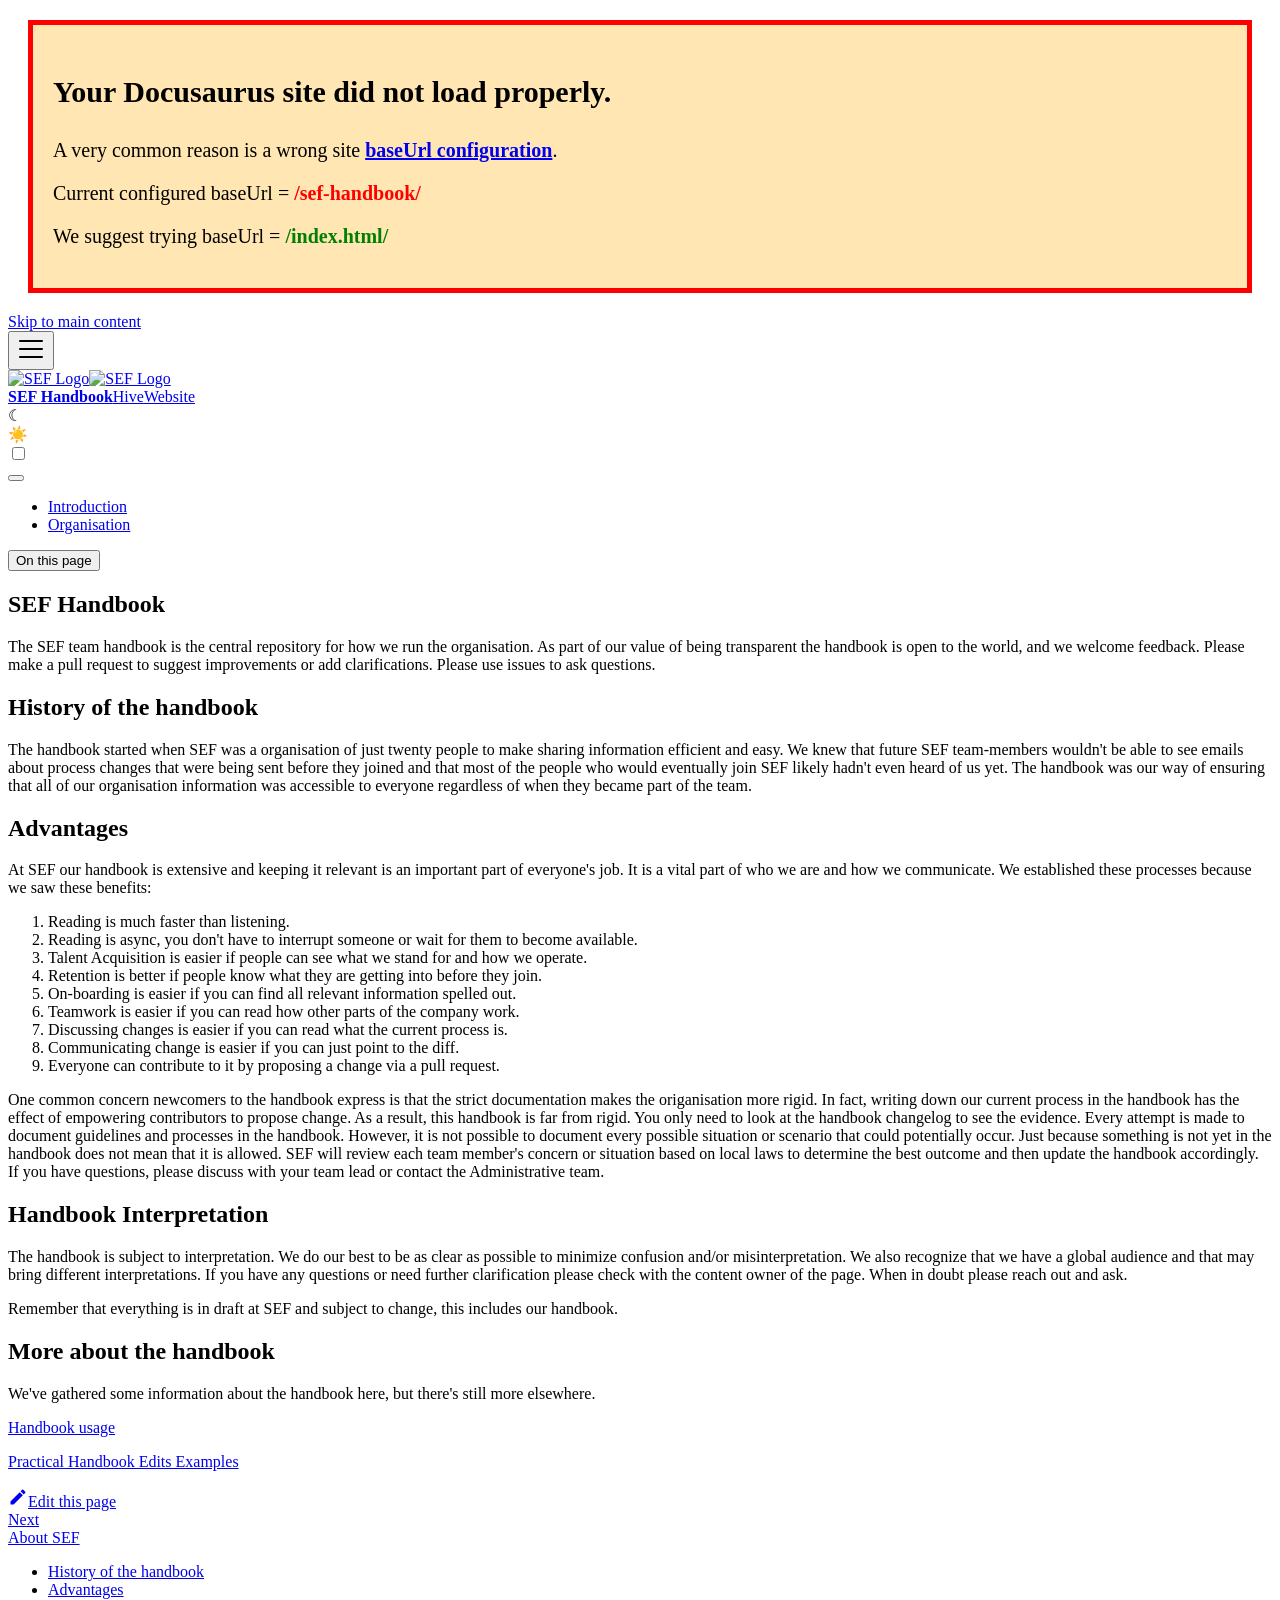
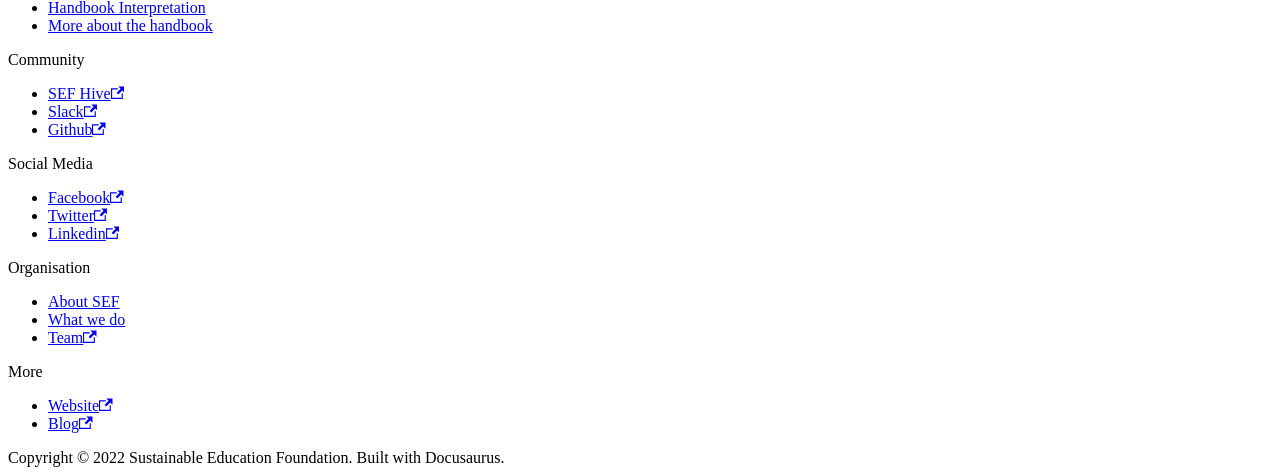
==== index.html @ e2379595 "deploy: 7c43f7323c5ae827e8dfd6b0c62e8a6f1102837f" ====
<!doctype html>
<html class="docs-version-current" lang="en" dir="ltr">
<head>
<meta charset="UTF-8">
<meta name="viewport" content="width=device-width,initial-scale=1">
<meta name="generator" content="Docusaurus v2.0.0-beta.14">
<title data-react-helmet="true">Introduction | SEF Handbook</title><meta data-react-helmet="true" name="twitter:card" content="summary_large_image"><meta data-react-helmet="true" property="og:url" content="https://sef-global.github.io/sef-handbook/"><meta data-react-helmet="true" name="docusaurus_locale" content="en"><meta data-react-helmet="true" name="docusaurus_version" content="current"><meta data-react-helmet="true" name="docusaurus_tag" content="docs-default-current"><meta data-react-helmet="true" property="og:title" content="Introduction | SEF Handbook"><meta data-react-helmet="true" name="description" content="The SEF team handbook is the central repository for how we run the organisation. As part of our value of being transparent the handbook is open to the world, and we welcome feedback. Please make a pull request to suggest improvements or add clarifications. Please use issues to ask questions."><meta data-react-helmet="true" property="og:description" content="The SEF team handbook is the central repository for how we run the organisation. As part of our value of being transparent the handbook is open to the world, and we welcome feedback. Please make a pull request to suggest improvements or add clarifications. Please use issues to ask questions."><link data-react-helmet="true" rel="icon" href="/sef-handbook/img/favicon.png"><link data-react-helmet="true" rel="canonical" href="https://sef-global.github.io/sef-handbook/"><link data-react-helmet="true" rel="alternate" href="https://sef-global.github.io/sef-handbook/" hreflang="en"><link data-react-helmet="true" rel="alternate" href="https://sef-global.github.io/sef-handbook/" hreflang="x-default"><script data-react-helmet="true">function maybeInsertBanner(){window.__DOCUSAURUS_INSERT_BASEURL_BANNER&&insertBanner()}function insertBanner(){var n=document.getElementById("docusaurus-base-url-issue-banner-container");if(n){n.innerHTML='\n<div id="docusaurus-base-url-issue-banner" style="border: thick solid red; background-color: rgb(255, 230, 179); margin: 20px; padding: 20px; font-size: 20px;">\n   <p style="font-weight: bold; font-size: 30px;">Your Docusaurus site did not load properly.</p>\n   <p>A very common reason is a wrong site <a href="https://docusaurus.io/docs/docusaurus.config.js/#baseurl" style="font-weight: bold;">baseUrl configuration</a>.</p>\n   <p>Current configured baseUrl = <span style="font-weight: bold; color: red;">/sef-handbook/</span> </p>\n   <p>We suggest trying baseUrl = <span id="docusaurus-base-url-issue-banner-suggestion-container" style="font-weight: bold; color: green;"></span></p>\n</div>\n';var e=document.getElementById("docusaurus-base-url-issue-banner-suggestion-container"),s=window.location.pathname,o="/"===s.substr(-1)?s:s+"/";e.innerHTML=o}}window.__DOCUSAURUS_INSERT_BASEURL_BANNER=!0,document.addEventListener("DOMContentLoaded",maybeInsertBanner)</script><link rel="stylesheet" href="/sef-handbook/assets/css/styles.9cb11ebc.css">
<link rel="preload" href="/sef-handbook/assets/js/runtime~main.09b06c33.js" as="script">
<link rel="preload" href="/sef-handbook/assets/js/main.718e8381.js" as="script">
</head>
<body>
<script>!function(){function t(t){document.documentElement.setAttribute("data-theme",t)}var e=function(){var t=null;try{t=localStorage.getItem("theme")}catch(t){}return t}();t(null!==e?e:"light")}()</script><div id="__docusaurus">
<div id="docusaurus-base-url-issue-banner-container"></div><div><a href="#" class="skipToContent_OuoZ">Skip to main content</a></div><nav class="navbar navbar--fixed-top"><div class="navbar__inner"><div class="navbar__items"><button aria-label="Navigation bar toggle" class="navbar__toggle clean-btn" type="button" tabindex="0"><svg width="30" height="30" viewBox="0 0 30 30" aria-hidden="true"><path stroke="currentColor" stroke-linecap="round" stroke-miterlimit="10" stroke-width="2" d="M4 7h22M4 15h22M4 23h22"></path></svg></button><a class="navbar__brand" href="/sef-handbook/"><div class="navbar__logo"><img src="/sef-handbook/img/logo.png" alt="SEF Logo" class="themedImage_TMUO themedImage--light_4Vu1"><img src="/sef-handbook/img/logo.png" alt="SEF Logo" class="themedImage_TMUO themedImage--dark_uzRr"></div><b class="navbar__title">SEF Handbook</b></a><a href="https://sef.discourse.group/" target="_blank" rel="noopener noreferrer" class="navbar__item navbar__link">Hive</a><a href="https://sefglobal.org/" target="_blank" rel="noopener noreferrer" class="navbar__item navbar__link">Website</a></div><div class="navbar__items navbar__items--right"><a href="https://github.com/sef-global" target="_blank" rel="noopener noreferrer" class="navbar__item navbar__link header-github-link" aria-label="GitHub repository"></a><div class="toggle_iYfV toggle_2i4l toggleDisabled_xj38"><div class="toggleTrack_t-f2" role="button" tabindex="-1"><div class="toggleTrackCheck_mk7D"><span class="toggleIcon_pHJ9">☾</span></div><div class="toggleTrackX_dm8H"><span class="toggleIcon_pHJ9">☀️</span></div><div class="toggleTrackThumb_W6To"></div></div><input type="checkbox" class="toggleScreenReader_h9qa" aria-label="Switch between dark and light mode"></div></div></div><div role="presentation" class="navbar-sidebar__backdrop"></div></nav><div class="main-wrapper docs-wrapper docs-doc-page"><div class="docPage_lDyR"><button aria-label="Scroll back to top" class="clean-btn theme-back-to-top-button backToTopButton_i9tI" type="button"></button><aside class="docSidebarContainer_0YBq"><div class="sidebar_a3j0"><nav class="menu thin-scrollbar menu_cyFh"><ul class="theme-doc-sidebar-menu menu__list"><li class="theme-doc-sidebar-item-link theme-doc-sidebar-item-link-level-1 menu__list-item"><a class="menu__link menu__link--active" aria-current="page" href="/sef-handbook/">Introduction</a></li><li class="theme-doc-sidebar-item-category theme-doc-sidebar-item-category-level-1 menu__list-item menu__list-item--collapsed"><div class="menu__list-item-collapsible"><a class="menu__link menu__link--sublist hasHref_TwRn" href="/sef-handbook/organisation/about">Organisation</a></div></li></ul></nav></div></aside><main class="docMainContainer_r8cw"><div class="container padding-top--md padding-bottom--lg"><div class="row"><div class="col docItemCol_zHA2"><div class="docItemContainer_oiyr"><article><div class="tocCollapsible_aw-L theme-doc-toc-mobile tocMobile_Tx6Y"><button type="button" class="clean-btn tocCollapsibleButton_zr6a">On this page</button></div><div class="theme-doc-markdown markdown"><header><h1>SEF Handbook</h1></header><p>The SEF team handbook is the central repository for how we run the organisation. As part of our value of being transparent the handbook is open to the world, and we welcome feedback. Please make a pull request to suggest improvements or add clarifications. Please use issues to ask questions.</p><h2 class="anchor anchorWithStickyNavbar_y2LR" id="history-of-the-handbook">History of the handbook<a class="hash-link" href="#history-of-the-handbook" title="Direct link to heading">​</a></h2><p>The handbook started when SEF was a organisation of just twenty people to make sharing information efficient and easy. We knew that future SEF team-members wouldn&#x27;t be able to see emails about process changes that were being sent before they joined and that most of the people who would eventually join SEF likely hadn&#x27;t even heard of us yet. The handbook was our way of ensuring that all of our organisation information was accessible to everyone regardless of when they became part of the team.</p><h2 class="anchor anchorWithStickyNavbar_y2LR" id="advantages">Advantages<a class="hash-link" href="#advantages" title="Direct link to heading">​</a></h2><p>At SEF our handbook is extensive and keeping it relevant is an important part of everyone&#x27;s job. It is a vital part of who we are and how we communicate. We established these processes because we saw these benefits:</p><ol><li>Reading is much faster than listening.</li><li>Reading is async, you don&#x27;t have to interrupt someone or wait for them to become available.</li><li>Talent Acquisition is easier if people can see what we stand for and how we operate.</li><li>Retention is better if people know what they are getting into before they join.</li><li>On-boarding is easier if you can find all relevant information spelled out.</li><li>Teamwork is easier if you can read how other parts of the company work.</li><li>Discussing changes is easier if you can read what the current process is.</li><li>Communicating change is easier if you can just point to the diff.</li><li>Everyone can contribute to it by proposing a change via a pull request.</li></ol><p>One common concern newcomers to the handbook express is that the strict documentation makes the origanisation more rigid. In fact, writing down our current process in the handbook has the effect of empowering contributors to propose change. As a result, this handbook is far from rigid. You only need to look at the handbook changelog to see the evidence. Every attempt is made to document guidelines and processes in the handbook. However, it is not possible to document every possible situation or scenario that could potentially occur. Just because something is not yet in the handbook does not mean that it is allowed. SEF will review each team member&#x27;s concern or situation based on local laws to determine the best outcome and then update the handbook accordingly. If you have questions, please discuss with your team lead or contact the Administrative team.</p><h2 class="anchor anchorWithStickyNavbar_y2LR" id="handbook-interpretation">Handbook Interpretation<a class="hash-link" href="#handbook-interpretation" title="Direct link to heading">​</a></h2><p>The handbook is subject to interpretation. We do our best to be as clear as possible to minimize confusion and/or misinterpretation. We also recognize that we have a global audience and that may bring different interpretations. If you have any questions or need further clarification please check with the content owner of the page. When in doubt please reach out and ask.</p><p>Remember that everything is in draft at SEF and subject to change, this includes our handbook.</p><h2 class="anchor anchorWithStickyNavbar_y2LR" id="more-about-the-handbook">More about the handbook<a class="hash-link" href="#more-about-the-handbook" title="Direct link to heading">​</a></h2><p>We&#x27;ve gathered some information about the handbook here, but there&#x27;s still more elsewhere.</p><p><a href="/sef-handbook/organisation/handbook/usage/">Handbook usage</a></p><p><a href="/sef-handbook/organisation/handbook/practical-handbook-edits/">Practical Handbook Edits Examples</a></p></div><footer class="theme-doc-footer docusaurus-mt-lg"><div class="theme-doc-footer-edit-meta-row row"><div class="col"><a href="https://github.com/sef-global/sef-handbook/edit/main/docs/intro.md" target="_blank" rel="noreferrer noopener" class="theme-edit-this-page"><svg fill="currentColor" height="20" width="20" viewBox="0 0 40 40" class="iconEdit_mS5F" aria-hidden="true"><g><path d="m34.5 11.7l-3 3.1-6.3-6.3 3.1-3q0.5-0.5 1.2-0.5t1.1 0.5l3.9 3.9q0.5 0.4 0.5 1.1t-0.5 1.2z m-29.5 17.1l18.4-18.5 6.3 6.3-18.4 18.4h-6.3v-6.2z"></path></g></svg>Edit this page</a></div><div class="col lastUpdated_mt2f"></div></div></footer></article><nav class="pagination-nav docusaurus-mt-lg" aria-label="Docs pages navigation"><div class="pagination-nav__item"></div><div class="pagination-nav__item pagination-nav__item--next"><a class="pagination-nav__link" href="/sef-handbook/organisation/about"><div class="pagination-nav__sublabel">Next</div><div class="pagination-nav__label">About SEF</div></a></div></nav></div></div><div class="col col--3"><div class="tableOfContents_vrFS thin-scrollbar theme-doc-toc-desktop"><ul class="table-of-contents table-of-contents__left-border"><li><a href="#history-of-the-handbook" class="table-of-contents__link toc-highlight">History of the handbook</a></li><li><a href="#advantages" class="table-of-contents__link toc-highlight">Advantages</a></li><li><a href="#handbook-interpretation" class="table-of-contents__link toc-highlight">Handbook Interpretation</a></li><li><a href="#more-about-the-handbook" class="table-of-contents__link toc-highlight">More about the handbook</a></li></ul></div></div></div></div></main></div></div><footer class="footer footer--dark"><div class="container container-fluid"><div class="row footer__links"><div class="col footer__col"><div class="footer__title">Community</div><ul class="footer__items"><li class="footer__item"><a href="https://sef.discourse.group" target="_blank" rel="noopener noreferrer" class="footer__link-item"><span>SEF Hive<svg width="13.5" height="13.5" aria-hidden="true" viewBox="0 0 24 24" class="iconExternalLink_wgqa"><path fill="currentColor" d="M21 13v10h-21v-19h12v2h-10v15h17v-8h2zm3-12h-10.988l4.035 4-6.977 7.07 2.828 2.828 6.977-7.07 4.125 4.172v-11z"></path></svg></span></a></li><li class="footer__item"><a href="https://sefheadquarters.slack.com" target="_blank" rel="noopener noreferrer" class="footer__link-item"><span>Slack<svg width="13.5" height="13.5" aria-hidden="true" viewBox="0 0 24 24" class="iconExternalLink_wgqa"><path fill="currentColor" d="M21 13v10h-21v-19h12v2h-10v15h17v-8h2zm3-12h-10.988l4.035 4-6.977 7.07 2.828 2.828 6.977-7.07 4.125 4.172v-11z"></path></svg></span></a></li><li class="footer__item"><a href="https://github.com/sef-global" target="_blank" rel="noopener noreferrer" class="footer__link-item"><span>Github<svg width="13.5" height="13.5" aria-hidden="true" viewBox="0 0 24 24" class="iconExternalLink_wgqa"><path fill="currentColor" d="M21 13v10h-21v-19h12v2h-10v15h17v-8h2zm3-12h-10.988l4.035 4-6.977 7.07 2.828 2.828 6.977-7.07 4.125 4.172v-11z"></path></svg></span></a></li></ul></div><div class="col footer__col"><div class="footer__title">Social Media</div><ul class="footer__items"><li class="footer__item"><a href="https://facebook.com/sustainableeducationfoundation" target="_blank" rel="noopener noreferrer" class="footer__link-item"><span>Facebook<svg width="13.5" height="13.5" aria-hidden="true" viewBox="0 0 24 24" class="iconExternalLink_wgqa"><path fill="currentColor" d="M21 13v10h-21v-19h12v2h-10v15h17v-8h2zm3-12h-10.988l4.035 4-6.977 7.07 2.828 2.828 6.977-7.07 4.125 4.172v-11z"></path></svg></span></a></li><li class="footer__item"><a href="https://twitter.com/goasksef" target="_blank" rel="noopener noreferrer" class="footer__link-item"><span>Twitter<svg width="13.5" height="13.5" aria-hidden="true" viewBox="0 0 24 24" class="iconExternalLink_wgqa"><path fill="currentColor" d="M21 13v10h-21v-19h12v2h-10v15h17v-8h2zm3-12h-10.988l4.035 4-6.977 7.07 2.828 2.828 6.977-7.07 4.125 4.172v-11z"></path></svg></span></a></li><li class="footer__item"><a href="https://lk.linkedin.com/company/sefglobal" target="_blank" rel="noopener noreferrer" class="footer__link-item"><span>Linkedin<svg width="13.5" height="13.5" aria-hidden="true" viewBox="0 0 24 24" class="iconExternalLink_wgqa"><path fill="currentColor" d="M21 13v10h-21v-19h12v2h-10v15h17v-8h2zm3-12h-10.988l4.035 4-6.977 7.07 2.828 2.828 6.977-7.07 4.125 4.172v-11z"></path></svg></span></a></li></ul></div><div class="col footer__col"><div class="footer__title">Organisation</div><ul class="footer__items"><li class="footer__item"><a class="footer__link-item" href="/sef-handbook/organisation/about">About SEF</a></li><li class="footer__item"><a class="footer__link-item" href="/sef-handbook/organisation/what-we-do">What we do</a></li><li class="footer__item"><a href="https://sefglobal.org/team.html" target="_blank" rel="noopener noreferrer" class="footer__link-item"><span>Team<svg width="13.5" height="13.5" aria-hidden="true" viewBox="0 0 24 24" class="iconExternalLink_wgqa"><path fill="currentColor" d="M21 13v10h-21v-19h12v2h-10v15h17v-8h2zm3-12h-10.988l4.035 4-6.977 7.07 2.828 2.828 6.977-7.07 4.125 4.172v-11z"></path></svg></span></a></li></ul></div><div class="col footer__col"><div class="footer__title">More</div><ul class="footer__items"><li class="footer__item"><a href="https://sefglobal.org/" target="_blank" rel="noopener noreferrer" class="footer__link-item"><span>Website<svg width="13.5" height="13.5" aria-hidden="true" viewBox="0 0 24 24" class="iconExternalLink_wgqa"><path fill="currentColor" d="M21 13v10h-21v-19h12v2h-10v15h17v-8h2zm3-12h-10.988l4.035 4-6.977 7.07 2.828 2.828 6.977-7.07 4.125 4.172v-11z"></path></svg></span></a></li><li class="footer__item"><a href="https://sefglobal.medium.com/" target="_blank" rel="noopener noreferrer" class="footer__link-item"><span>Blog<svg width="13.5" height="13.5" aria-hidden="true" viewBox="0 0 24 24" class="iconExternalLink_wgqa"><path fill="currentColor" d="M21 13v10h-21v-19h12v2h-10v15h17v-8h2zm3-12h-10.988l4.035 4-6.977 7.07 2.828 2.828 6.977-7.07 4.125 4.172v-11z"></path></svg></span></a></li></ul></div></div><div class="footer__bottom text--center"><div class="footer__copyright">Copyright © 2022 Sustainable Education Foundation. Built with Docusaurus.</div></div></div></footer></div>
<script src="/sef-handbook/assets/js/runtime~main.09b06c33.js"></script>
<script src="/sef-handbook/assets/js/main.718e8381.js"></script>
</body>
</html>
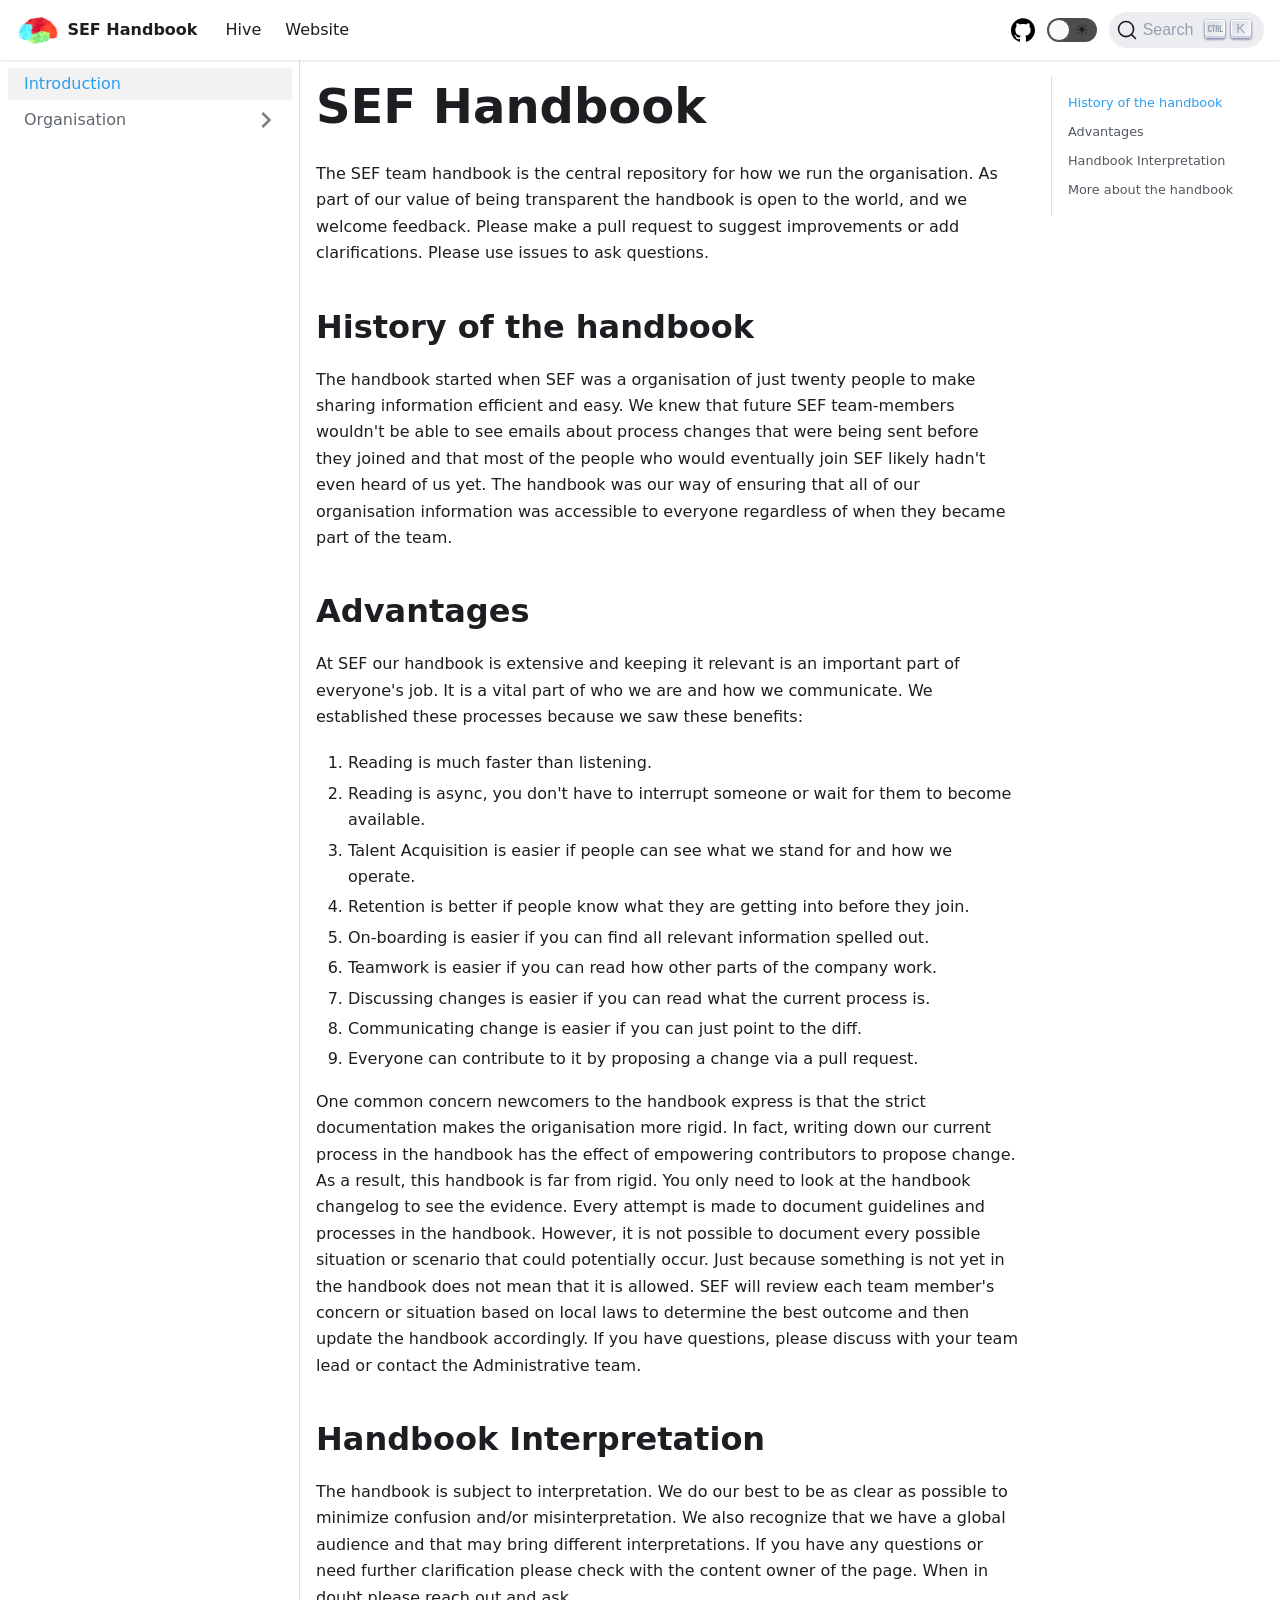
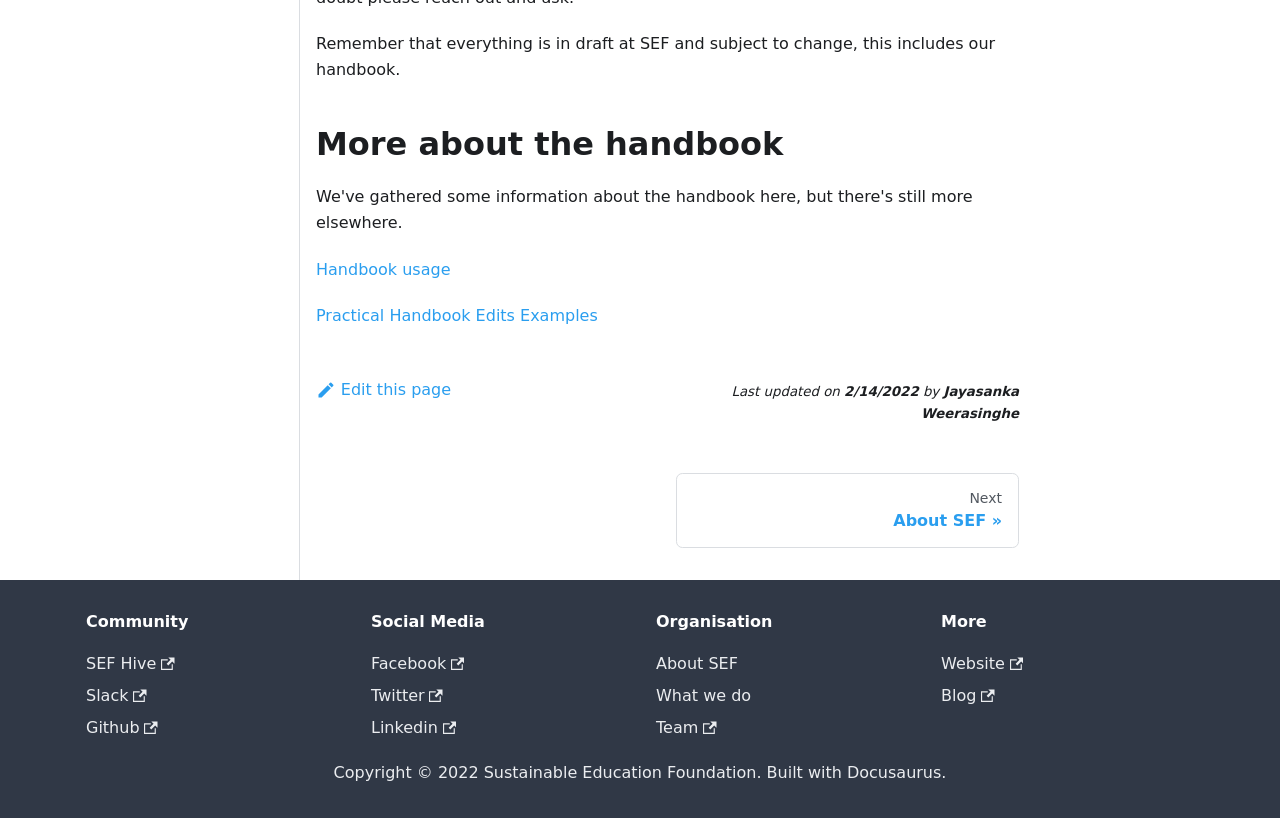
==== commit 5d2c073f: "deploy: fbf87de441b4b05dbfcd355992e1fb4a41b03103" ====
--- a/index.html
+++ b/index.html
@@ -4,14 +4,31 @@
 <meta charset="UTF-8">
 <meta name="viewport" content="width=device-width,initial-scale=1">
 <meta name="generator" content="Docusaurus v2.0.0-beta.14">
-<title data-react-helmet="true">Introduction | SEF Handbook</title><meta data-react-helmet="true" name="twitter:card" content="summary_large_image"><meta data-react-helmet="true" property="og:url" content="https://sef-global.github.io/sef-handbook/"><meta data-react-helmet="true" name="docusaurus_locale" content="en"><meta data-react-helmet="true" name="docusaurus_version" content="current"><meta data-react-helmet="true" name="docusaurus_tag" content="docs-default-current"><meta data-react-helmet="true" property="og:title" content="Introduction | SEF Handbook"><meta data-react-helmet="true" name="description" content="The SEF team handbook is the central repository for how we run the organisation. As part of our value of being transparent the handbook is open to the world, and we welcome feedback. Please make a pull request to suggest improvements or add clarifications. Please use issues to ask questions."><meta data-react-helmet="true" property="og:description" content="The SEF team handbook is the central repository for how we run the organisation. As part of our value of being transparent the handbook is open to the world, and we welcome feedback. Please make a pull request to suggest improvements or add clarifications. Please use issues to ask questions."><link data-react-helmet="true" rel="icon" href="/sef-handbook/img/favicon.png"><link data-react-helmet="true" rel="canonical" href="https://sef-global.github.io/sef-handbook/"><link data-react-helmet="true" rel="alternate" href="https://sef-global.github.io/sef-handbook/" hreflang="en"><link data-react-helmet="true" rel="alternate" href="https://sef-global.github.io/sef-handbook/" hreflang="x-default"><script data-react-helmet="true">function maybeInsertBanner(){window.__DOCUSAURUS_INSERT_BASEURL_BANNER&&insertBanner()}function insertBanner(){var n=document.getElementById("docusaurus-base-url-issue-banner-container");if(n){n.innerHTML='\n<div id="docusaurus-base-url-issue-banner" style="border: thick solid red; background-color: rgb(255, 230, 179); margin: 20px; padding: 20px; font-size: 20px;">\n   <p style="font-weight: bold; font-size: 30px;">Your Docusaurus site did not load properly.</p>\n   <p>A very common reason is a wrong site <a href="https://docusaurus.io/docs/docusaurus.config.js/#baseurl" style="font-weight: bold;">baseUrl configuration</a>.</p>\n   <p>Current configured baseUrl = <span style="font-weight: bold; color: red;">/sef-handbook/</span> </p>\n   <p>We suggest trying baseUrl = <span id="docusaurus-base-url-issue-banner-suggestion-container" style="font-weight: bold; color: green;"></span></p>\n</div>\n';var e=document.getElementById("docusaurus-base-url-issue-banner-suggestion-container"),s=window.location.pathname,o="/"===s.substr(-1)?s:s+"/";e.innerHTML=o}}window.__DOCUSAURUS_INSERT_BASEURL_BANNER=!0,document.addEventListener("DOMContentLoaded",maybeInsertBanner)</script><link rel="stylesheet" href="/sef-handbook/assets/css/styles.9cb11ebc.css">
-<link rel="preload" href="/sef-handbook/assets/js/runtime~main.09b06c33.js" as="script">
-<link rel="preload" href="/sef-handbook/assets/js/main.718e8381.js" as="script">
+<link rel="search" type="application/opensearchdescription+xml" title="SEF Handbook" href="/opensearch.xml"><title data-react-helmet="true">Introduction | SEF Handbook</title><meta data-react-helmet="true" name="twitter:card" content="summary_large_image"><meta data-react-helmet="true" property="og:url" content="https://handbook.sefglobal.org//"><meta data-react-helmet="true" name="docsearch:language" content="en"><meta data-react-helmet="true" name="docsearch:version" content="current"><meta data-react-helmet="true" name="docsearch:docusaurus_tag" content="docs-default-current"><meta data-react-helmet="true" property="og:title" content="Introduction | SEF Handbook"><meta data-react-helmet="true" name="description" content="The SEF team handbook is the central repository for how we run the organisation. As part of our value of being"><meta data-react-helmet="true" property="og:description" content="The SEF team handbook is the central repository for how we run the organisation. As part of our value of being"><link data-react-helmet="true" rel="icon" href="/img/favicon.png"><link data-react-helmet="true" rel="canonical" href="https://handbook.sefglobal.org//"><link data-react-helmet="true" rel="alternate" href="https://handbook.sefglobal.org//" hreflang="en"><link data-react-helmet="true" rel="alternate" href="https://handbook.sefglobal.org//" hreflang="x-default"><link data-react-helmet="true" rel="preconnect" href="https://05W0OBLFR3-dsn.algolia.net" crossorigin="anonymous"><script data-react-helmet="true">function maybeInsertBanner(){window.__DOCUSAURUS_INSERT_BASEURL_BANNER&&insertBanner()}function insertBanner(){var n=document.getElementById("docusaurus-base-url-issue-banner-container");if(n){n.innerHTML='\n<div id="docusaurus-base-url-issue-banner" style="border: thick solid red; background-color: rgb(255, 230, 179); margin: 20px; padding: 20px; font-size: 20px;">\n   <p style="font-weight: bold; font-size: 30px;">Your Docusaurus site did not load properly.</p>\n   <p>A very common reason is a wrong site <a href="https://docusaurus.io/docs/docusaurus.config.js/#baseurl" style="font-weight: bold;">baseUrl configuration</a>.</p>\n   <p>Current configured baseUrl = <span style="font-weight: bold; color: red;">/</span>  (default value)</p>\n   <p>We suggest trying baseUrl = <span id="docusaurus-base-url-issue-banner-suggestion-container" style="font-weight: bold; color: green;"></span></p>\n</div>\n';var e=document.getElementById("docusaurus-base-url-issue-banner-suggestion-container"),s=window.location.pathname,r="/"===s.substr(-1)?s:s+"/";e.innerHTML=r}}window.__DOCUSAURUS_INSERT_BASEURL_BANNER=!0,document.addEventListener("DOMContentLoaded",maybeInsertBanner)</script><link rel="stylesheet" href="/assets/css/styles.e8e5d763.css">
+<link rel="preload" href="/assets/js/runtime~main.3deb01e6.js" as="script">
+<link rel="preload" href="/assets/js/main.8882a5bb.js" as="script">
 </head>
 <body>
 <script>!function(){function t(t){document.documentElement.setAttribute("data-theme",t)}var e=function(){var t=null;try{t=localStorage.getItem("theme")}catch(t){}return t}();t(null!==e?e:"light")}()</script><div id="__docusaurus">
-<div id="docusaurus-base-url-issue-banner-container"></div><div><a href="#" class="skipToContent_OuoZ">Skip to main content</a></div><nav class="navbar navbar--fixed-top"><div class="navbar__inner"><div class="navbar__items"><button aria-label="Navigation bar toggle" class="navbar__toggle clean-btn" type="button" tabindex="0"><svg width="30" height="30" viewBox="0 0 30 30" aria-hidden="true"><path stroke="currentColor" stroke-linecap="round" stroke-miterlimit="10" stroke-width="2" d="M4 7h22M4 15h22M4 23h22"></path></svg></button><a class="navbar__brand" href="/sef-handbook/"><div class="navbar__logo"><img src="/sef-handbook/img/logo.png" alt="SEF Logo" class="themedImage_TMUO themedImage--light_4Vu1"><img src="/sef-handbook/img/logo.png" alt="SEF Logo" class="themedImage_TMUO themedImage--dark_uzRr"></div><b class="navbar__title">SEF Handbook</b></a><a href="https://sef.discourse.group/" target="_blank" rel="noopener noreferrer" class="navbar__item navbar__link">Hive</a><a href="https://sefglobal.org/" target="_blank" rel="noopener noreferrer" class="navbar__item navbar__link">Website</a></div><div class="navbar__items navbar__items--right"><a href="https://github.com/sef-global" target="_blank" rel="noopener noreferrer" class="navbar__item navbar__link header-github-link" aria-label="GitHub repository"></a><div class="toggle_iYfV toggle_2i4l toggleDisabled_xj38"><div class="toggleTrack_t-f2" role="button" tabindex="-1"><div class="toggleTrackCheck_mk7D"><span class="toggleIcon_pHJ9">☾</span></div><div class="toggleTrackX_dm8H"><span class="toggleIcon_pHJ9">☀️</span></div><div class="toggleTrackThumb_W6To"></div></div><input type="checkbox" class="toggleScreenReader_h9qa" aria-label="Switch between dark and light mode"></div></div></div><div role="presentation" class="navbar-sidebar__backdrop"></div></nav><div class="main-wrapper docs-wrapper docs-doc-page"><div class="docPage_lDyR"><button aria-label="Scroll back to top" class="clean-btn theme-back-to-top-button backToTopButton_i9tI" type="button"></button><aside class="docSidebarContainer_0YBq"><div class="sidebar_a3j0"><nav class="menu thin-scrollbar menu_cyFh"><ul class="theme-doc-sidebar-menu menu__list"><li class="theme-doc-sidebar-item-link theme-doc-sidebar-item-link-level-1 menu__list-item"><a class="menu__link menu__link--active" aria-current="page" href="/sef-handbook/">Introduction</a></li><li class="theme-doc-sidebar-item-category theme-doc-sidebar-item-category-level-1 menu__list-item menu__list-item--collapsed"><div class="menu__list-item-collapsible"><a class="menu__link menu__link--sublist hasHref_TwRn" href="/sef-handbook/organisation/about">Organisation</a></div></li></ul></nav></div></aside><main class="docMainContainer_r8cw"><div class="container padding-top--md padding-bottom--lg"><div class="row"><div class="col docItemCol_zHA2"><div class="docItemContainer_oiyr"><article><div class="tocCollapsible_aw-L theme-doc-toc-mobile tocMobile_Tx6Y"><button type="button" class="clean-btn tocCollapsibleButton_zr6a">On this page</button></div><div class="theme-doc-markdown markdown"><header><h1>SEF Handbook</h1></header><p>The SEF team handbook is the central repository for how we run the organisation. As part of our value of being transparent the handbook is open to the world, and we welcome feedback. Please make a pull request to suggest improvements or add clarifications. Please use issues to ask questions.</p><h2 class="anchor anchorWithStickyNavbar_y2LR" id="history-of-the-handbook">History of the handbook<a class="hash-link" href="#history-of-the-handbook" title="Direct link to heading">​</a></h2><p>The handbook started when SEF was a organisation of just twenty people to make sharing information efficient and easy. We knew that future SEF team-members wouldn&#x27;t be able to see emails about process changes that were being sent before they joined and that most of the people who would eventually join SEF likely hadn&#x27;t even heard of us yet. The handbook was our way of ensuring that all of our organisation information was accessible to everyone regardless of when they became part of the team.</p><h2 class="anchor anchorWithStickyNavbar_y2LR" id="advantages">Advantages<a class="hash-link" href="#advantages" title="Direct link to heading">​</a></h2><p>At SEF our handbook is extensive and keeping it relevant is an important part of everyone&#x27;s job. It is a vital part of who we are and how we communicate. We established these processes because we saw these benefits:</p><ol><li>Reading is much faster than listening.</li><li>Reading is async, you don&#x27;t have to interrupt someone or wait for them to become available.</li><li>Talent Acquisition is easier if people can see what we stand for and how we operate.</li><li>Retention is better if people know what they are getting into before they join.</li><li>On-boarding is easier if you can find all relevant information spelled out.</li><li>Teamwork is easier if you can read how other parts of the company work.</li><li>Discussing changes is easier if you can read what the current process is.</li><li>Communicating change is easier if you can just point to the diff.</li><li>Everyone can contribute to it by proposing a change via a pull request.</li></ol><p>One common concern newcomers to the handbook express is that the strict documentation makes the origanisation more rigid. In fact, writing down our current process in the handbook has the effect of empowering contributors to propose change. As a result, this handbook is far from rigid. You only need to look at the handbook changelog to see the evidence. Every attempt is made to document guidelines and processes in the handbook. However, it is not possible to document every possible situation or scenario that could potentially occur. Just because something is not yet in the handbook does not mean that it is allowed. SEF will review each team member&#x27;s concern or situation based on local laws to determine the best outcome and then update the handbook accordingly. If you have questions, please discuss with your team lead or contact the Administrative team.</p><h2 class="anchor anchorWithStickyNavbar_y2LR" id="handbook-interpretation">Handbook Interpretation<a class="hash-link" href="#handbook-interpretation" title="Direct link to heading">​</a></h2><p>The handbook is subject to interpretation. We do our best to be as clear as possible to minimize confusion and/or misinterpretation. We also recognize that we have a global audience and that may bring different interpretations. If you have any questions or need further clarification please check with the content owner of the page. When in doubt please reach out and ask.</p><p>Remember that everything is in draft at SEF and subject to change, this includes our handbook.</p><h2 class="anchor anchorWithStickyNavbar_y2LR" id="more-about-the-handbook">More about the handbook<a class="hash-link" href="#more-about-the-handbook" title="Direct link to heading">​</a></h2><p>We&#x27;ve gathered some information about the handbook here, but there&#x27;s still more elsewhere.</p><p><a href="/sef-handbook/organisation/handbook/usage/">Handbook usage</a></p><p><a href="/sef-handbook/organisation/handbook/practical-handbook-edits/">Practical Handbook Edits Examples</a></p></div><footer class="theme-doc-footer docusaurus-mt-lg"><div class="theme-doc-footer-edit-meta-row row"><div class="col"><a href="https://github.com/sef-global/sef-handbook/edit/main/docs/intro.md" target="_blank" rel="noreferrer noopener" class="theme-edit-this-page"><svg fill="currentColor" height="20" width="20" viewBox="0 0 40 40" class="iconEdit_mS5F" aria-hidden="true"><g><path d="m34.5 11.7l-3 3.1-6.3-6.3 3.1-3q0.5-0.5 1.2-0.5t1.1 0.5l3.9 3.9q0.5 0.4 0.5 1.1t-0.5 1.2z m-29.5 17.1l18.4-18.5 6.3 6.3-18.4 18.4h-6.3v-6.2z"></path></g></svg>Edit this page</a></div><div class="col lastUpdated_mt2f"></div></div></footer></article><nav class="pagination-nav docusaurus-mt-lg" aria-label="Docs pages navigation"><div class="pagination-nav__item"></div><div class="pagination-nav__item pagination-nav__item--next"><a class="pagination-nav__link" href="/sef-handbook/organisation/about"><div class="pagination-nav__sublabel">Next</div><div class="pagination-nav__label">About SEF</div></a></div></nav></div></div><div class="col col--3"><div class="tableOfContents_vrFS thin-scrollbar theme-doc-toc-desktop"><ul class="table-of-contents table-of-contents__left-border"><li><a href="#history-of-the-handbook" class="table-of-contents__link toc-highlight">History of the handbook</a></li><li><a href="#advantages" class="table-of-contents__link toc-highlight">Advantages</a></li><li><a href="#handbook-interpretation" class="table-of-contents__link toc-highlight">Handbook Interpretation</a></li><li><a href="#more-about-the-handbook" class="table-of-contents__link toc-highlight">More about the handbook</a></li></ul></div></div></div></div></main></div></div><footer class="footer footer--dark"><div class="container container-fluid"><div class="row footer__links"><div class="col footer__col"><div class="footer__title">Community</div><ul class="footer__items"><li class="footer__item"><a href="https://sef.discourse.group" target="_blank" rel="noopener noreferrer" class="footer__link-item"><span>SEF Hive<svg width="13.5" height="13.5" aria-hidden="true" viewBox="0 0 24 24" class="iconExternalLink_wgqa"><path fill="currentColor" d="M21 13v10h-21v-19h12v2h-10v15h17v-8h2zm3-12h-10.988l4.035 4-6.977 7.07 2.828 2.828 6.977-7.07 4.125 4.172v-11z"></path></svg></span></a></li><li class="footer__item"><a href="https://sefheadquarters.slack.com" target="_blank" rel="noopener noreferrer" class="footer__link-item"><span>Slack<svg width="13.5" height="13.5" aria-hidden="true" viewBox="0 0 24 24" class="iconExternalLink_wgqa"><path fill="currentColor" d="M21 13v10h-21v-19h12v2h-10v15h17v-8h2zm3-12h-10.988l4.035 4-6.977 7.07 2.828 2.828 6.977-7.07 4.125 4.172v-11z"></path></svg></span></a></li><li class="footer__item"><a href="https://github.com/sef-global" target="_blank" rel="noopener noreferrer" class="footer__link-item"><span>Github<svg width="13.5" height="13.5" aria-hidden="true" viewBox="0 0 24 24" class="iconExternalLink_wgqa"><path fill="currentColor" d="M21 13v10h-21v-19h12v2h-10v15h17v-8h2zm3-12h-10.988l4.035 4-6.977 7.07 2.828 2.828 6.977-7.07 4.125 4.172v-11z"></path></svg></span></a></li></ul></div><div class="col footer__col"><div class="footer__title">Social Media</div><ul class="footer__items"><li class="footer__item"><a href="https://facebook.com/sustainableeducationfoundation" target="_blank" rel="noopener noreferrer" class="footer__link-item"><span>Facebook<svg width="13.5" height="13.5" aria-hidden="true" viewBox="0 0 24 24" class="iconExternalLink_wgqa"><path fill="currentColor" d="M21 13v10h-21v-19h12v2h-10v15h17v-8h2zm3-12h-10.988l4.035 4-6.977 7.07 2.828 2.828 6.977-7.07 4.125 4.172v-11z"></path></svg></span></a></li><li class="footer__item"><a href="https://twitter.com/goasksef" target="_blank" rel="noopener noreferrer" class="footer__link-item"><span>Twitter<svg width="13.5" height="13.5" aria-hidden="true" viewBox="0 0 24 24" class="iconExternalLink_wgqa"><path fill="currentColor" d="M21 13v10h-21v-19h12v2h-10v15h17v-8h2zm3-12h-10.988l4.035 4-6.977 7.07 2.828 2.828 6.977-7.07 4.125 4.172v-11z"></path></svg></span></a></li><li class="footer__item"><a href="https://lk.linkedin.com/company/sefglobal" target="_blank" rel="noopener noreferrer" class="footer__link-item"><span>Linkedin<svg width="13.5" height="13.5" aria-hidden="true" viewBox="0 0 24 24" class="iconExternalLink_wgqa"><path fill="currentColor" d="M21 13v10h-21v-19h12v2h-10v15h17v-8h2zm3-12h-10.988l4.035 4-6.977 7.07 2.828 2.828 6.977-7.07 4.125 4.172v-11z"></path></svg></span></a></li></ul></div><div class="col footer__col"><div class="footer__title">Organisation</div><ul class="footer__items"><li class="footer__item"><a class="footer__link-item" href="/sef-handbook/organisation/about">About SEF</a></li><li class="footer__item"><a class="footer__link-item" href="/sef-handbook/organisation/what-we-do">What we do</a></li><li class="footer__item"><a href="https://sefglobal.org/team.html" target="_blank" rel="noopener noreferrer" class="footer__link-item"><span>Team<svg width="13.5" height="13.5" aria-hidden="true" viewBox="0 0 24 24" class="iconExternalLink_wgqa"><path fill="currentColor" d="M21 13v10h-21v-19h12v2h-10v15h17v-8h2zm3-12h-10.988l4.035 4-6.977 7.07 2.828 2.828 6.977-7.07 4.125 4.172v-11z"></path></svg></span></a></li></ul></div><div class="col footer__col"><div class="footer__title">More</div><ul class="footer__items"><li class="footer__item"><a href="https://sefglobal.org/" target="_blank" rel="noopener noreferrer" class="footer__link-item"><span>Website<svg width="13.5" height="13.5" aria-hidden="true" viewBox="0 0 24 24" class="iconExternalLink_wgqa"><path fill="currentColor" d="M21 13v10h-21v-19h12v2h-10v15h17v-8h2zm3-12h-10.988l4.035 4-6.977 7.07 2.828 2.828 6.977-7.07 4.125 4.172v-11z"></path></svg></span></a></li><li class="footer__item"><a href="https://sefglobal.medium.com/" target="_blank" rel="noopener noreferrer" class="footer__link-item"><span>Blog<svg width="13.5" height="13.5" aria-hidden="true" viewBox="0 0 24 24" class="iconExternalLink_wgqa"><path fill="currentColor" d="M21 13v10h-21v-19h12v2h-10v15h17v-8h2zm3-12h-10.988l4.035 4-6.977 7.07 2.828 2.828 6.977-7.07 4.125 4.172v-11z"></path></svg></span></a></li></ul></div></div><div class="footer__bottom text--center"><div class="footer__copyright">Copyright © 2022 Sustainable Education Foundation. Built with Docusaurus.</div></div></div></footer></div>
-<script src="/sef-handbook/assets/js/runtime~main.09b06c33.js"></script>
-<script src="/sef-handbook/assets/js/main.718e8381.js"></script>
+<div id="docusaurus-base-url-issue-banner-container"></div><div><a href="#" class="skipToContent_OuoZ">Skip to main content</a></div><nav class="navbar navbar--fixed-top"><div class="navbar__inner"><div class="navbar__items"><button aria-label="Navigation bar toggle" class="navbar__toggle clean-btn" type="button" tabindex="0"><svg width="30" height="30" viewBox="0 0 30 30" aria-hidden="true"><path stroke="currentColor" stroke-linecap="round" stroke-miterlimit="10" stroke-width="2" d="M4 7h22M4 15h22M4 23h22"></path></svg></button><a class="navbar__brand" href="/"><div class="navbar__logo"><img src="/img/logo.png" alt="SEF Logo" class="themedImage_TMUO themedImage--light_4Vu1"><img src="/img/logo.png" alt="SEF Logo" class="themedImage_TMUO themedImage--dark_uzRr"></div><b class="navbar__title">SEF Handbook</b></a><a href="https://sef.discourse.group/" target="_blank" rel="noopener noreferrer" class="navbar__item navbar__link">Hive</a><a href="https://sefglobal.org/" target="_blank" rel="noopener noreferrer" class="navbar__item navbar__link">Website</a></div><div class="navbar__items navbar__items--right"><a href="https://github.com/sef-global" target="_blank" rel="noopener noreferrer" class="navbar__item navbar__link header-github-link" aria-label="GitHub repository"></a><div class="toggle_iYfV toggle_2i4l toggleDisabled_xj38"><div class="toggleTrack_t-f2" role="button" tabindex="-1"><div class="toggleTrackCheck_mk7D"><span class="toggleIcon_pHJ9">☾</span></div><div class="toggleTrackX_dm8H"><span class="toggleIcon_pHJ9">☀️</span></div><div class="toggleTrackThumb_W6To"></div></div><input type="checkbox" class="toggleScreenReader_h9qa" aria-label="Switch between dark and light mode"></div><div class="searchBox_Utm0"><button type="button" class="DocSearch DocSearch-Button" aria-label="Search"><span class="DocSearch-Button-Container"><svg width="20" height="20" class="DocSearch-Search-Icon" viewBox="0 0 20 20"><path d="M14.386 14.386l4.0877 4.0877-4.0877-4.0877c-2.9418 2.9419-7.7115 2.9419-10.6533 0-2.9419-2.9418-2.9419-7.7115 0-10.6533 2.9418-2.9419 7.7115-2.9419 10.6533 0 2.9419 2.9418 2.9419 7.7115 0 10.6533z" stroke="currentColor" fill="none" fill-rule="evenodd" stroke-linecap="round" stroke-linejoin="round"></path></svg><span class="DocSearch-Button-Placeholder">Search</span></span><span class="DocSearch-Button-Keys"></span></button></div></div></div><div role="presentation" class="navbar-sidebar__backdrop"></div></nav><div class="main-wrapper docs-wrapper docs-doc-page"><div class="docPage_lDyR"><button aria-label="Scroll back to top" class="clean-btn theme-back-to-top-button backToTopButton_i9tI" type="button"></button><aside class="docSidebarContainer_0YBq"><div class="sidebar_a3j0"><nav class="menu thin-scrollbar menu_cyFh"><ul class="theme-doc-sidebar-menu menu__list"><li class="theme-doc-sidebar-item-link theme-doc-sidebar-item-link-level-1 menu__list-item"><a class="menu__link menu__link--active" aria-current="page" href="/">Introduction</a></li><li class="theme-doc-sidebar-item-category theme-doc-sidebar-item-category-level-1 menu__list-item menu__list-item--collapsed"><div class="menu__list-item-collapsible"><a class="menu__link menu__link--sublist hasHref_TwRn" href="/organisation/about">Organisation</a></div></li></ul></nav></div></aside><main class="docMainContainer_r8cw"><div class="container padding-top--md padding-bottom--lg"><div class="row"><div class="col docItemCol_zHA2"><div class="docItemContainer_oiyr"><article><div class="tocCollapsible_aw-L theme-doc-toc-mobile tocMobile_Tx6Y"><button type="button" class="clean-btn tocCollapsibleButton_zr6a">On this page</button></div><div class="theme-doc-markdown markdown"><header><h1>SEF Handbook</h1></header><p>The SEF team handbook is the central repository for how we run the organisation. As part of our value of being
+transparent the handbook is open to the world, and we welcome feedback. Please make a pull request to suggest
+improvements or add clarifications. Please use issues to ask questions.</p><h2 class="anchor anchorWithStickyNavbar_y2LR" id="history-of-the-handbook">History of the handbook<a class="hash-link" href="#history-of-the-handbook" title="Direct link to heading">​</a></h2><p>The handbook started when SEF was a organisation of just twenty people to make sharing information efficient and easy.
+We knew that future SEF team-members wouldn&#x27;t be able to see emails about process changes that were being sent before
+they joined and that most of the people who would eventually join SEF likely hadn&#x27;t even heard of us yet. The handbook
+was our way of ensuring that all of our organisation information was accessible to everyone regardless of when they
+became part of the team.</p><h2 class="anchor anchorWithStickyNavbar_y2LR" id="advantages">Advantages<a class="hash-link" href="#advantages" title="Direct link to heading">​</a></h2><p>At SEF our handbook is extensive and keeping it relevant is an important part of everyone&#x27;s job. It is a vital part of
+who we are and how we communicate. We established these processes because we saw these benefits:</p><ol><li>Reading is much faster than listening.</li><li>Reading is async, you don&#x27;t have to interrupt someone or wait for them to become available.</li><li>Talent Acquisition is easier if people can see what we stand for and how we operate.</li><li>Retention is better if people know what they are getting into before they join.</li><li>On-boarding is easier if you can find all relevant information spelled out.</li><li>Teamwork is easier if you can read how other parts of the company work.</li><li>Discussing changes is easier if you can read what the current process is.</li><li>Communicating change is easier if you can just point to the diff.</li><li>Everyone can contribute to it by proposing a change via a pull request.</li></ol><p>One common concern newcomers to the handbook express is that the strict documentation makes the origanisation more
+rigid. In fact, writing down our current process in the handbook has the effect of empowering contributors to propose
+change. As a result, this handbook is far from rigid. You only need to look at the handbook changelog to see the
+evidence. Every attempt is made to document guidelines and processes in the handbook. However, it is not possible to
+document every possible situation or scenario that could potentially occur. Just because something is not yet in the
+handbook does not mean that it is allowed. SEF will review each team member&#x27;s concern or situation based on local laws
+to determine the best outcome and then update the handbook accordingly. If you have questions, please discuss with your
+team lead or contact the Administrative team.</p><h2 class="anchor anchorWithStickyNavbar_y2LR" id="handbook-interpretation">Handbook Interpretation<a class="hash-link" href="#handbook-interpretation" title="Direct link to heading">​</a></h2><p>The handbook is subject to interpretation. We do our best to be as clear as possible to minimize confusion and/or
+misinterpretation. We also recognize that we have a global audience and that may bring different interpretations. If you
+have any questions or need further clarification please check with the content owner of the page. When in doubt please
+reach out and ask.</p><p>Remember that everything is in draft at SEF and subject to change, this includes our handbook.</p><h2 class="anchor anchorWithStickyNavbar_y2LR" id="more-about-the-handbook">More about the handbook<a class="hash-link" href="#more-about-the-handbook" title="Direct link to heading">​</a></h2><p>We&#x27;ve gathered some information about the handbook here, but there&#x27;s still more elsewhere.</p><p><a href="/organisation/handbook/usage/">Handbook usage</a></p><p><a href="/organisation/handbook/practical-handbook-edits/">Practical Handbook Edits Examples</a></p></div><footer class="theme-doc-footer docusaurus-mt-lg"><div class="theme-doc-footer-edit-meta-row row"><div class="col"><a href="https://github.com/sef-global/sef-handbook/edit/main/docs/intro.md" target="_blank" rel="noreferrer noopener" class="theme-edit-this-page"><svg fill="currentColor" height="20" width="20" viewBox="0 0 40 40" class="iconEdit_mS5F" aria-hidden="true"><g><path d="m34.5 11.7l-3 3.1-6.3-6.3 3.1-3q0.5-0.5 1.2-0.5t1.1 0.5l3.9 3.9q0.5 0.4 0.5 1.1t-0.5 1.2z m-29.5 17.1l18.4-18.5 6.3 6.3-18.4 18.4h-6.3v-6.2z"></path></g></svg>Edit this page</a></div><div class="col lastUpdated_mt2f"><span class="theme-last-updated">Last updated<!-- --> on <b><time datetime="2022-02-14T14:32:15.000Z">2/14/2022</time></b> by <b>Jayasanka Weerasinghe</b></span></div></div></footer></article><nav class="pagination-nav docusaurus-mt-lg" aria-label="Docs pages navigation"><div class="pagination-nav__item"></div><div class="pagination-nav__item pagination-nav__item--next"><a class="pagination-nav__link" href="/organisation/about"><div class="pagination-nav__sublabel">Next</div><div class="pagination-nav__label">About SEF</div></a></div></nav></div></div><div class="col col--3"><div class="tableOfContents_vrFS thin-scrollbar theme-doc-toc-desktop"><ul class="table-of-contents table-of-contents__left-border"><li><a href="#history-of-the-handbook" class="table-of-contents__link toc-highlight">History of the handbook</a></li><li><a href="#advantages" class="table-of-contents__link toc-highlight">Advantages</a></li><li><a href="#handbook-interpretation" class="table-of-contents__link toc-highlight">Handbook Interpretation</a></li><li><a href="#more-about-the-handbook" class="table-of-contents__link toc-highlight">More about the handbook</a></li></ul></div></div></div></div></main></div></div><footer class="footer footer--dark"><div class="container container-fluid"><div class="row footer__links"><div class="col footer__col"><div class="footer__title">Community</div><ul class="footer__items"><li class="footer__item"><a href="https://sef.discourse.group" target="_blank" rel="noopener noreferrer" class="footer__link-item"><span>SEF Hive<svg width="13.5" height="13.5" aria-hidden="true" viewBox="0 0 24 24" class="iconExternalLink_wgqa"><path fill="currentColor" d="M21 13v10h-21v-19h12v2h-10v15h17v-8h2zm3-12h-10.988l4.035 4-6.977 7.07 2.828 2.828 6.977-7.07 4.125 4.172v-11z"></path></svg></span></a></li><li class="footer__item"><a href="https://sefheadquarters.slack.com" target="_blank" rel="noopener noreferrer" class="footer__link-item"><span>Slack<svg width="13.5" height="13.5" aria-hidden="true" viewBox="0 0 24 24" class="iconExternalLink_wgqa"><path fill="currentColor" d="M21 13v10h-21v-19h12v2h-10v15h17v-8h2zm3-12h-10.988l4.035 4-6.977 7.07 2.828 2.828 6.977-7.07 4.125 4.172v-11z"></path></svg></span></a></li><li class="footer__item"><a href="https://github.com/sef-global" target="_blank" rel="noopener noreferrer" class="footer__link-item"><span>Github<svg width="13.5" height="13.5" aria-hidden="true" viewBox="0 0 24 24" class="iconExternalLink_wgqa"><path fill="currentColor" d="M21 13v10h-21v-19h12v2h-10v15h17v-8h2zm3-12h-10.988l4.035 4-6.977 7.07 2.828 2.828 6.977-7.07 4.125 4.172v-11z"></path></svg></span></a></li></ul></div><div class="col footer__col"><div class="footer__title">Social Media</div><ul class="footer__items"><li class="footer__item"><a href="https://facebook.com/sustainableeducationfoundation" target="_blank" rel="noopener noreferrer" class="footer__link-item"><span>Facebook<svg width="13.5" height="13.5" aria-hidden="true" viewBox="0 0 24 24" class="iconExternalLink_wgqa"><path fill="currentColor" d="M21 13v10h-21v-19h12v2h-10v15h17v-8h2zm3-12h-10.988l4.035 4-6.977 7.07 2.828 2.828 6.977-7.07 4.125 4.172v-11z"></path></svg></span></a></li><li class="footer__item"><a href="https://twitter.com/goasksef" target="_blank" rel="noopener noreferrer" class="footer__link-item"><span>Twitter<svg width="13.5" height="13.5" aria-hidden="true" viewBox="0 0 24 24" class="iconExternalLink_wgqa"><path fill="currentColor" d="M21 13v10h-21v-19h12v2h-10v15h17v-8h2zm3-12h-10.988l4.035 4-6.977 7.07 2.828 2.828 6.977-7.07 4.125 4.172v-11z"></path></svg></span></a></li><li class="footer__item"><a href="https://lk.linkedin.com/company/sefglobal" target="_blank" rel="noopener noreferrer" class="footer__link-item"><span>Linkedin<svg width="13.5" height="13.5" aria-hidden="true" viewBox="0 0 24 24" class="iconExternalLink_wgqa"><path fill="currentColor" d="M21 13v10h-21v-19h12v2h-10v15h17v-8h2zm3-12h-10.988l4.035 4-6.977 7.07 2.828 2.828 6.977-7.07 4.125 4.172v-11z"></path></svg></span></a></li></ul></div><div class="col footer__col"><div class="footer__title">Organisation</div><ul class="footer__items"><li class="footer__item"><a class="footer__link-item" href="/organisation/about">About SEF</a></li><li class="footer__item"><a class="footer__link-item" href="/organisation/what-we-do">What we do</a></li><li class="footer__item"><a href="https://sefglobal.org/team.html" target="_blank" rel="noopener noreferrer" class="footer__link-item"><span>Team<svg width="13.5" height="13.5" aria-hidden="true" viewBox="0 0 24 24" class="iconExternalLink_wgqa"><path fill="currentColor" d="M21 13v10h-21v-19h12v2h-10v15h17v-8h2zm3-12h-10.988l4.035 4-6.977 7.07 2.828 2.828 6.977-7.07 4.125 4.172v-11z"></path></svg></span></a></li></ul></div><div class="col footer__col"><div class="footer__title">More</div><ul class="footer__items"><li class="footer__item"><a href="https://sefglobal.org/" target="_blank" rel="noopener noreferrer" class="footer__link-item"><span>Website<svg width="13.5" height="13.5" aria-hidden="true" viewBox="0 0 24 24" class="iconExternalLink_wgqa"><path fill="currentColor" d="M21 13v10h-21v-19h12v2h-10v15h17v-8h2zm3-12h-10.988l4.035 4-6.977 7.07 2.828 2.828 6.977-7.07 4.125 4.172v-11z"></path></svg></span></a></li><li class="footer__item"><a href="https://sefglobal.medium.com/" target="_blank" rel="noopener noreferrer" class="footer__link-item"><span>Blog<svg width="13.5" height="13.5" aria-hidden="true" viewBox="0 0 24 24" class="iconExternalLink_wgqa"><path fill="currentColor" d="M21 13v10h-21v-19h12v2h-10v15h17v-8h2zm3-12h-10.988l4.035 4-6.977 7.07 2.828 2.828 6.977-7.07 4.125 4.172v-11z"></path></svg></span></a></li></ul></div></div><div class="footer__bottom text--center"><div class="footer__copyright">Copyright © 2022 Sustainable Education Foundation. Built with Docusaurus.</div></div></div></footer></div>
+<script src="/assets/js/runtime~main.3deb01e6.js"></script>
+<script src="/assets/js/main.8882a5bb.js"></script>
 </body>
 </html>
--- a/assets/css/styles.e8e5d763.css
+++ b/assets/css/styles.e8e5d763.css
@@ -0,0 +1 @@
+.container,.row .col{padding:0 var(--ifm-spacing-horizontal);width:100%}.row .col,img{max-width:100%}.markdown>h2,.markdown>h3,.markdown>h4,.markdown>h5,.markdown>h6{margin-bottom:calc(var(--ifm-heading-vertical-rhythm-bottom)*var(--ifm-leading))}.markdown li,body{word-wrap:break-word}body,ol ol,ol ul,ul ol,ul ul{margin:0}pre,table{overflow:auto}blockquote,pre{margin:0 0 var(--ifm-spacing-vertical)}.breadcrumbs__link,.button{transition-timing-function:var(--ifm-transition-timing-default)}.button,.toggle_iYfV{-webkit-user-select:none;-ms-user-select:none}.button,code{vertical-align:middle}.button--outline.button--active,.button--outline:active,.button--outline:hover,:root{--ifm-button-color:var(--ifm-font-color-base-inverse)}.avatar__photo,.card,.text--truncate{overflow:hidden}.menu__link:hover,a{transition:color var(--ifm-transition-fast) var(--ifm-transition-timing-default)}.navbar--dark,:root{--ifm-navbar-link-hover-color:var(--ifm-color-primary)}.menu,.navbar-sidebar{overflow-x:hidden}:root,html[data-theme=dark]{--ifm-color-emphasis-500:var(--ifm-color-gray-500)}.admonition-icon svg,.alert__icon svg{fill:var(--ifm-alert-foreground-color)}.toggle_iYfV,html{-webkit-tap-highlight-color:transparent}*,.DocSearch-Container,.DocSearch-Container *{box-sizing:border-box}.DocSearch-Hit-content-wrapper,.navbar__title,.text--truncate{text-overflow:ellipsis;white-space:nowrap}.button,.dropdown__link,.navbar__title,.text--truncate{white-space:nowrap}:root{--ifm-color-scheme:light;--ifm-dark-value:10%;--ifm-darker-value:15%;--ifm-darkest-value:30%;--ifm-light-value:15%;--ifm-lighter-value:30%;--ifm-lightest-value:50%;--ifm-contrast-background-value:90%;--ifm-contrast-foreground-value:70%;--ifm-contrast-background-dark-value:70%;--ifm-contrast-foreground-dark-value:90%;--ifm-color-primary:#3578e5;--ifm-color-secondary:#ebedf0;--ifm-color-success:#00a400;--ifm-color-info:#54c7ec;--ifm-color-warning:#ffba00;--ifm-color-danger:#fa383e;--ifm-color-primary-dark:#306cce;--ifm-color-primary-darker:#2d66c3;--ifm-color-primary-darkest:#2554a0;--ifm-color-primary-light:#538ce9;--ifm-color-primary-lighter:#72a1ed;--ifm-color-primary-lightest:#9abcf2;--ifm-color-primary-contrast-background:#ebf2fc;--ifm-color-primary-contrast-foreground:#102445;--ifm-color-secondary-dark:#d4d5d8;--ifm-color-secondary-darker:#c8c9cc;--ifm-color-secondary-darkest:#a4a6a8;--ifm-color-secondary-light:#eef0f2;--ifm-color-secondary-lighter:#f1f2f5;--ifm-color-secondary-lightest:#f5f6f8;--ifm-color-secondary-contrast-background:#fdfdfe;--ifm-color-secondary-contrast-foreground:#474748;--ifm-color-success-dark:#009400;--ifm-color-success-darker:#008b00;--ifm-color-success-darkest:#007300;--ifm-color-success-light:#26b226;--ifm-color-success-lighter:#4dbf4d;--ifm-color-success-lightest:#80d280;--ifm-color-success-contrast-background:#e6f6e6;--ifm-color-success-contrast-foreground:#003100;--ifm-color-info-dark:#4cb3d4;--ifm-color-info-darker:#47a9c9;--ifm-color-info-darkest:#3b8ba5;--ifm-color-info-light:#6ecfef;--ifm-color-info-lighter:#87d8f2;--ifm-color-info-lightest:#aae3f6;--ifm-color-info-contrast-background:#eef9fd;--ifm-color-info-contrast-foreground:#193c47;--ifm-color-warning-dark:#e6a700;--ifm-color-warning-darker:#d99e00;--ifm-color-warning-darkest:#b38200;--ifm-color-warning-light:#ffc426;--ifm-color-warning-lighter:#ffcf4d;--ifm-color-warning-lightest:#ffdd80;--ifm-color-warning-contrast-background:#fff8e6;--ifm-color-warning-contrast-foreground:#4d3800;--ifm-color-danger-dark:#e13238;--ifm-color-danger-darker:#d53035;--ifm-color-danger-darkest:#af272b;--ifm-color-danger-light:#fb565b;--ifm-color-danger-lighter:#fb7478;--ifm-color-danger-lightest:#fd9c9f;--ifm-color-danger-contrast-background:#ffebec;--ifm-color-danger-contrast-foreground:#4b1113;--ifm-color-white:#fff;--ifm-color-black:#000;--ifm-color-gray-0:var(--ifm-color-white);--ifm-color-gray-100:#f5f6f7;--ifm-color-gray-200:#ebedf0;--ifm-color-gray-300:#dadde1;--ifm-color-gray-400:#ccd0d5;--ifm-color-gray-500:#bec3c9;--ifm-color-gray-600:#8d949e;--ifm-color-gray-700:#606770;--ifm-color-gray-800:#444950;--ifm-color-gray-900:#1c1e21;--ifm-color-gray-1000:var(--ifm-color-black);--ifm-color-emphasis-0:var(--ifm-color-gray-0);--ifm-color-emphasis-100:var(--ifm-color-gray-100);--ifm-color-emphasis-200:var(--ifm-color-gray-200);--ifm-color-emphasis-300:var(--ifm-color-gray-300);--ifm-color-emphasis-400:var(--ifm-color-gray-400);--ifm-color-emphasis-600:var(--ifm-color-gray-600);--ifm-color-emphasis-700:var(--ifm-color-gray-700);--ifm-color-emphasis-800:var(--ifm-color-gray-800);--ifm-color-emphasis-900:var(--ifm-color-gray-900);--ifm-color-emphasis-1000:var(--ifm-color-gray-1000);--ifm-color-content:var(--ifm-color-emphasis-900);--ifm-color-content-inverse:var(--ifm-color-emphasis-0);--ifm-color-content-secondary:#525860;--ifm-background-color:transparent;--ifm-background-surface-color:var(--ifm-color-content-inverse);--ifm-global-border-width:1px;--ifm-global-radius:0.4rem;--ifm-hover-overlay:rgba(0,0,0,.05);--ifm-font-color-base:var(--ifm-color-content);--ifm-font-color-base-inverse:var(--ifm-color-content-inverse);--ifm-font-color-secondary:var(--ifm-color-content-secondary);--ifm-font-family-base:system-ui,-apple-system,Segoe UI,Roboto,Ubuntu,Cantarell,Noto Sans,sans-serif,BlinkMacSystemFont,"Segoe UI",Helvetica,Arial,sans-serif,"Apple Color Emoji","Segoe UI Emoji","Segoe UI Symbol";--ifm-font-family-monospace:SFMono-Regular,Menlo,Monaco,Consolas,"Liberation Mono","Courier New",monospace;--ifm-font-size-base:100%;--ifm-font-weight-light:300;--ifm-font-weight-normal:400;--ifm-font-weight-semibold:500;--ifm-font-weight-bold:700;--ifm-font-weight-base:var(--ifm-font-weight-normal);--ifm-line-height-base:1.65;--ifm-global-spacing:1rem;--ifm-spacing-vertical:var(--ifm-global-spacing);--ifm-spacing-horizontal:var(--ifm-global-spacing);--ifm-transition-fast:200ms;--ifm-transition-slow:400ms;--ifm-transition-timing-default:cubic-bezier(0.08,0.52,0.52,1);--ifm-global-shadow-lw:0 1px 2px 0 rgba(0,0,0,.1);--ifm-global-shadow-md:0 5px 40px rgba(0,0,0,.2);--ifm-global-shadow-tl:0 12px 28px 0 rgba(0,0,0,.2),0 2px 4px 0 rgba(0,0,0,.1);--ifm-z-index-dropdown:3;--ifm-z-index-fixed:4;--ifm-z-index-overlay:6;--ifm-container-width:1140px;--ifm-container-width-xl:1320px;--ifm-code-background:#f6f7f8;--ifm-code-border-radius:var(--ifm-global-radius);--ifm-code-font-size:90%;--ifm-code-padding-horizontal:0.1rem;--ifm-code-padding-vertical:0.1rem;--ifm-pre-background:var(--ifm-color-emphasis-100);--ifm-pre-border-radius:var(--ifm-code-border-radius);--ifm-pre-color:inherit;--ifm-pre-line-height:1.45;--ifm-pre-padding:1rem;--ifm-heading-color:inherit;--ifm-heading-margin-top:0;--ifm-heading-margin-bottom:var(--ifm-spacing-vertical);--ifm-heading-font-family:var(--ifm-font-family-base);--ifm-heading-font-weight:var(--ifm-font-weight-bold);--ifm-heading-line-height:1.25;--ifm-h1-font-size:2rem;--ifm-h2-font-size:1.5rem;--ifm-h3-font-size:1.25rem;--ifm-h4-font-size:1rem;--ifm-h5-font-size:0.875rem;--ifm-h6-font-size:0.85rem;--ifm-image-alignment-padding:1.25rem;--ifm-leading-desktop:1.25;--ifm-leading:calc(var(--ifm-leading-desktop)*1rem);--ifm-list-left-padding:2rem;--ifm-list-margin:1rem;--ifm-list-item-margin:0.25rem;--ifm-list-paragraph-margin:1rem;--ifm-table-cell-padding:0.75rem;--ifm-table-background:transparent;--ifm-table-stripe-background:var(--ifm-color-emphasis-100);--ifm-table-border-width:1px;--ifm-table-border-color:var(--ifm-color-emphasis-300);--ifm-table-head-background:inherit;--ifm-table-head-color:inherit;--ifm-table-head-font-weight:var(--ifm-font-weight-bold);--ifm-table-cell-color:inherit;--ifm-link-color:var(--ifm-color-primary);--ifm-link-decoration:none;--ifm-link-hover-color:var(--ifm-link-color);--ifm-link-hover-decoration:underline;--ifm-paragraph-margin-bottom:var(--ifm-leading);--ifm-blockquote-font-size:var(--ifm-font-size-base);--ifm-blockquote-border-left-width:2px;--ifm-blockquote-padding-horizontal:var(--ifm-spacing-horizontal);--ifm-blockquote-padding-vertical:0;--ifm-blockquote-shadow:none;--ifm-blockquote-color:var(--ifm-color-emphasis-800);--ifm-blockquote-border-color:var(--ifm-color-emphasis-300);--ifm-hr-border-color:var(--ifm-color-emphasis-500);--ifm-hr-border-width:1px;--ifm-hr-margin-vertical:1.5rem;--ifm-scrollbar-size:7px;--ifm-scrollbar-track-background-color:#f1f1f1;--ifm-scrollbar-thumb-background-color:silver;--ifm-scrollbar-thumb-hover-background-color:#a7a7a7;--ifm-alert-background-color:inherit;--ifm-alert-border-color:inherit;--ifm-alert-border-radius:var(--ifm-global-radius);--ifm-alert-border-width:0px;--ifm-alert-border-left-width:5px;--ifm-alert-color:var(--ifm-font-color-base);--ifm-alert-padding-horizontal:var(--ifm-spacing-horizontal);--ifm-alert-padding-vertical:var(--ifm-spacing-vertical);--ifm-alert-shadow:var(--ifm-global-shadow-lw);--ifm-avatar-intro-margin:1rem;--ifm-avatar-intro-alignment:inherit;--ifm-avatar-photo-size-sm:2rem;--ifm-avatar-photo-size-md:3rem;--ifm-avatar-photo-size-lg:4rem;--ifm-avatar-photo-size-xl:6rem;--ifm-badge-background-color:inherit;--ifm-badge-border-color:inherit;--ifm-badge-border-radius:var(--ifm-global-radius);--ifm-badge-border-width:var(--ifm-global-border-width);--ifm-badge-color:var(--ifm-color-white);--ifm-badge-padding-horizontal:calc(var(--ifm-spacing-horizontal)*0.5);--ifm-badge-padding-vertical:calc(var(--ifm-spacing-vertical)*0.25);--ifm-breadcrumb-border-radius:1.5rem;--ifm-breadcrumb-spacing:0.0625rem;--ifm-breadcrumb-color-active:var(--ifm-color-primary);--ifm-breadcrumb-item-background-active:var(--ifm-hover-overlay);--ifm-breadcrumb-padding-horizontal:1rem;--ifm-breadcrumb-padding-vertical:0.5rem;--ifm-breadcrumb-size-multiplier:1;--ifm-breadcrumb-separator:url('data:image/svg+xml;utf8,<svg xmlns="http://www.w3.org/2000/svg" x="0px" y="0px" viewBox="0 0 256 256"><g><g><polygon points="79.093,0 48.907,30.187 146.72,128 48.907,225.813 79.093,256 207.093,128"/></g></g><g></g><g></g><g></g><g></g><g></g><g></g><g></g><g></g><g></g><g></g><g></g><g></g><g></g><g></g><g></g></svg>');--ifm-breadcrumb-separator-filter:none;--ifm-breadcrumb-separator-size:0.5rem;--ifm-breadcrumb-separator-size-multiplier:1.25;--ifm-button-background-color:inherit;--ifm-button-border-color:var(--ifm-button-background-color);--ifm-button-border-width:var(--ifm-global-border-width);--ifm-button-font-weight:var(--ifm-font-weight-bold);--ifm-button-padding-horizontal:1.5rem;--ifm-button-padding-vertical:0.375rem;--ifm-button-size-multiplier:1;--ifm-button-transition-duration:var(--ifm-transition-fast);--ifm-button-border-radius:calc(var(--ifm-global-radius)*var(--ifm-button-size-multiplier));--ifm-button-group-margin:2px;--ifm-card-background-color:var(--ifm-background-surface-color);--ifm-card-border-radius:calc(var(--ifm-global-radius)*2);--ifm-card-horizontal-spacing:var(--ifm-global-spacing);--ifm-card-vertical-spacing:var(--ifm-global-spacing);--ifm-toc-border-color:var(--ifm-color-emphasis-300);--ifm-toc-link-color:var(--ifm-color-content-secondary);--ifm-toc-padding-vertical:0.5rem;--ifm-toc-padding-horizontal:0.5rem;--ifm-dropdown-background-color:var(--ifm-background-surface-color);--ifm-dropdown-font-weight:var(--ifm-font-weight-semibold);--ifm-dropdown-link-color:var(--ifm-font-color-base);--ifm-dropdown-hover-background-color:var(--ifm-hover-overlay);--ifm-footer-background-color:var(--ifm-color-emphasis-100);--ifm-footer-color:inherit;--ifm-footer-link-color:var(--ifm-color-emphasis-700);--ifm-footer-link-hover-color:var(--ifm-color-primary);--ifm-footer-link-horizontal-spacing:0.5rem;--ifm-footer-padding-horizontal:calc(var(--ifm-spacing-horizontal)*2);--ifm-footer-padding-vertical:calc(var(--ifm-spacing-vertical)*2);--ifm-footer-title-color:inherit;--ifm-hero-background-color:var(--ifm-background-surface-color);--ifm-hero-text-color:var(--ifm-color-emphasis-800);--ifm-menu-color:var(--ifm-color-emphasis-700);--ifm-menu-color-active:var(--ifm-color-primary);--ifm-menu-color-background-active:var(--ifm-hover-overlay);--ifm-menu-color-background-hover:var(--ifm-hover-overlay);--ifm-menu-link-padding-horizontal:1rem;--ifm-menu-link-padding-vertical:0.375rem;--ifm-menu-link-sublist-icon:url('data:image/svg+xml;utf8,<svg xmlns="http://www.w3.org/2000/svg" width="16px" height="16px" viewBox="0 0 24 24"><path fill="rgba(0,0,0,0.5)" d="M7.41 15.41L12 10.83l4.59 4.58L18 14l-6-6-6 6z"></path></svg>');--ifm-menu-link-sublist-icon-filter:none;--ifm-navbar-background-color:var(--ifm-background-surface-color);--ifm-navbar-height:3.75rem;--ifm-navbar-item-padding-horizontal:0.75rem;--ifm-navbar-item-padding-vertical:0.25rem;--ifm-navbar-link-color:var(--ifm-font-color-base);--ifm-navbar-link-active-color:var(--ifm-link-color);--ifm-navbar-padding-horizontal:var(--ifm-spacing-horizontal);--ifm-navbar-padding-vertical:calc(var(--ifm-spacing-vertical)*0.5);--ifm-navbar-shadow:var(--ifm-global-shadow-lw);--ifm-navbar-search-input-background-color:var(--ifm-color-emphasis-200);--ifm-navbar-search-input-color:var(--ifm-color-emphasis-800);--ifm-navbar-search-input-placeholder-color:var(--ifm-color-emphasis-500);--ifm-navbar-search-input-icon:url('data:image/svg+xml;utf8,<svg fill="currentColor" xmlns="http://www.w3.org/2000/svg" viewBox="0 0 16 16" height="16px" width="16px"><path d="M6.02945,10.20327a4.17382,4.17382,0,1,1,4.17382-4.17382A4.15609,4.15609,0,0,1,6.02945,10.20327Zm9.69195,4.2199L10.8989,9.59979A5.88021,5.88021,0,0,0,12.058,6.02856,6.00467,6.00467,0,1,0,9.59979,10.8989l4.82338,4.82338a.89729.89729,0,0,0,1.29912,0,.89749.89749,0,0,0-.00087-1.29909Z" /></svg>');--ifm-navbar-sidebar-width:83vw;--ifm-pagination-border-radius:calc(var(--ifm-global-radius)*var(--ifm-pagination-size-multiplier));--ifm-pagination-color-active:var(--ifm-color-primary);--ifm-pagination-font-size:1rem;--ifm-pagination-item-active-background:var(--ifm-hover-overlay);--ifm-pagination-page-spacing:0.0625rem;--ifm-pagination-padding-horizontal:calc(var(--ifm-spacing-horizontal)*1);--ifm-pagination-padding-vertical:calc(var(--ifm-spacing-vertical)*0.25);--ifm-pagination-size-multiplier:1;--ifm-pagination-nav-border-radius:var(--ifm-global-radius);--ifm-pagination-nav-color-hover:var(--ifm-color-primary);--ifm-pills-color-active:var(--ifm-color-primary);--ifm-pills-color-background-active:var(--ifm-hover-overlay);--ifm-pills-spacing:0.0625rem;--ifm-tabs-color:var(--ifm-font-color-secondary);--ifm-tabs-color-active:var(--ifm-color-primary);--ifm-tabs-color-active-border:var(--ifm-tabs-color-active);--ifm-tabs-padding-horizontal:1rem;--ifm-tabs-padding-vertical:1rem;--ifm-tabs-spacing:0.0625rem;--ifm-color-primary:#2a9eef;--ifm-color-primary-dark:#1292eb;--ifm-color-primary-darker:#118ade;--ifm-color-primary-darkest:#0e71b7;--ifm-color-primary-light:#44aaf1;--ifm-color-primary-lighter:#51b0f2;--ifm-color-primary-lightest:#78c2f5;--ifm-code-font-size:95%;--docusaurus-announcement-bar-height:auto;--docusaurus-tag-list-border:var(--ifm-color-emphasis-300);--collapse-button-bg-color-dark:#2e333a;--doc-sidebar-width:300px;--doc-sidebar-hidden-width:30px;--docsearch-primary-color:#5468ff;--docsearch-text-color:#1c1e21;--docsearch-spacing:12px;--docsearch-icon-stroke-width:1.4;--docsearch-highlight-color:var(--docsearch-primary-color);--docsearch-muted-color:#969faf;--docsearch-container-background:rgba(101,108,133,.8);--docsearch-logo-color:#5468ff;--docsearch-modal-width:560px;--docsearch-modal-height:600px;--docsearch-modal-background:#f5f6f7;--docsearch-modal-shadow:inset 1px 1px 0 0 hsla(0,0%,100%,.5),0 3px 8px 0 #555a64;--docsearch-searchbox-height:56px;--docsearch-searchbox-background:#ebedf0;--docsearch-searchbox-focus-background:#fff;--docsearch-searchbox-shadow:inset 0 0 0 2px var(--docsearch-primary-color);--docsearch-hit-height:56px;--docsearch-hit-color:#444950;--docsearch-hit-active-color:#fff;--docsearch-hit-background:#fff;--docsearch-hit-shadow:0 1px 3px 0 #d4d9e1;--docsearch-key-gradient:linear-gradient(-225deg,#d5dbe4,#f8f8f8);--docsearch-key-shadow:inset 0 -2px 0 0 #cdcde6,inset 0 0 1px 1px #fff,0 1px 2px 1px rgba(30,35,90,.4);--docsearch-footer-height:44px;--docsearch-footer-background:#fff;--docsearch-footer-shadow:0 -1px 0 0 #e0e3e8,0 -3px 6px 0 rgba(69,98,155,.12);--docsearch-primary-color:var(--ifm-color-primary);--docsearch-text-color:var(--ifm-font-color-base)}.badge--danger,.badge--info,.badge--primary,.badge--secondary,.badge--success,.badge--warning{--ifm-badge-border-color:var(--ifm-badge-background-color)}.button--link,.button--outline{--ifm-button-background-color:transparent}html{-webkit-font-smoothing:antialiased;text-rendering:optimizelegibility;-webkit-text-size-adjust:100%;text-size-adjust:100%;background-color:var(--ifm-background-color);color:var(--ifm-font-color-base);color-scheme:var(--ifm-color-scheme);font:var(--ifm-font-size-base)/var(--ifm-line-height-base) var(--ifm-font-family-base)}iframe{border:0;color-scheme:auto}.container{margin:0 auto;max-width:var(--ifm-container-width)}.padding-bottom--none,.padding-vert--none{padding-bottom:0!important}.padding-top--none,.padding-vert--none{padding-top:0!important}.padding-horiz--none,.padding-left--none{padding-left:0!important}.padding-horiz--none,.padding-right--none{padding-right:0!important}.container--fluid{max-width:inherit}.row{display:flex;flex-direction:row;flex-wrap:wrap;margin:0 calc(var(--ifm-spacing-horizontal)*-1)}.margin-bottom--none,.margin-vert--none,.markdown>:last-child{margin-bottom:0!important}.margin-top--none,.margin-vert--none{margin-top:0!important}.row .col{--ifm-col-width:100%;flex:1 0;margin-left:0}.row .col[class*=col--]{flex:0 0 var(--ifm-col-width);max-width:var(--ifm-col-width)}.row .col.col--1{--ifm-col-width:8.33333%}.row .col.col--offset-1{margin-left:8.33333%}.row .col.col--2{--ifm-col-width:16.66667%}.row .col.col--offset-2{margin-left:16.66667%}.row .col.col--3{--ifm-col-width:25%}.row .col.col--offset-3{margin-left:25%}.row .col.col--4{--ifm-col-width:33.33333%}.row .col.col--offset-4{margin-left:33.33333%}.row .col.col--5{--ifm-col-width:41.66667%}.row .col.col--offset-5{margin-left:41.66667%}.row .col.col--6{--ifm-col-width:50%}.row .col.col--offset-6{margin-left:50%}.row .col.col--7{--ifm-col-width:58.33333%}.row .col.col--offset-7{margin-left:58.33333%}.row .col.col--8{--ifm-col-width:66.66667%}.row .col.col--offset-8{margin-left:66.66667%}.row .col.col--9{--ifm-col-width:75%}.row .col.col--offset-9{margin-left:75%}.row .col.col--10{--ifm-col-width:83.33333%}.row .col.col--offset-10{margin-left:83.33333%}.row .col.col--11{--ifm-col-width:91.66667%}.row .col.col--offset-11{margin-left:91.66667%}.row .col.col--12{--ifm-col-width:100%}.row .col.col--offset-12{margin-left:100%}.row--no-gutters{margin-left:0;margin-right:0}.margin-horiz--none,.margin-left--none{margin-left:0!important}.margin-horiz--none,.margin-right--none{margin-right:0!important}.row--no-gutters>.col{padding-left:0;padding-right:0}.row--align-top{align-items:flex-start}.row--align-bottom{align-items:flex-end}.row--align-center{align-items:center}.row--align-stretch{align-items:stretch}.row--align-baseline{align-items:baseline}.margin--none{margin:0!important}.margin-bottom--xs,.margin-vert--xs{margin-bottom:.25rem!important}.margin-top--xs,.margin-vert--xs{margin-top:.25rem!important}.margin-horiz--xs,.margin-left--xs{margin-left:.25rem!important}.margin-horiz--xs,.margin-right--xs{margin-right:.25rem!important}.margin--xs{margin:.25rem!important}.margin-bottom--sm,.margin-vert--sm{margin-bottom:.5rem!important}.margin-top--sm,.margin-vert--sm{margin-top:.5rem!important}.margin-horiz--sm,.margin-left--sm{margin-left:.5rem!important}.margin-horiz--sm,.margin-right--sm{margin-right:.5rem!important}.margin--sm{margin:.5rem!important}.margin-bottom--md,.margin-vert--md{margin-bottom:1rem!important}.margin-top--md,.margin-vert--md{margin-top:1rem!important}.margin-horiz--md,.margin-left--md{margin-left:1rem!important}.margin-horiz--md,.margin-right--md{margin-right:1rem!important}.margin--md{margin:1rem!important}.margin-bottom--lg,.margin-vert--lg{margin-bottom:2rem!important}.margin-top--lg,.margin-vert--lg{margin-top:2rem!important}.margin-horiz--lg,.margin-left--lg{margin-left:2rem!important}.margin-horiz--lg,.margin-right--lg{margin-right:2rem!important}.margin--lg{margin:2rem!important}.margin-bottom--xl,.margin-vert--xl{margin-bottom:5rem!important}.margin-top--xl,.margin-vert--xl{margin-top:5rem!important}.margin-horiz--xl,.margin-left--xl{margin-left:5rem!important}.margin-horiz--xl,.margin-right--xl{margin-right:5rem!important}.margin--xl{margin:5rem!important}.padding--none{padding:0!important}.padding-bottom--xs,.padding-vert--xs{padding-bottom:.25rem!important}.padding-top--xs,.padding-vert--xs{padding-top:.25rem!important}.padding-horiz--xs,.padding-left--xs{padding-left:.25rem!important}.padding-horiz--xs,.padding-right--xs{padding-right:.25rem!important}.padding--xs{padding:.25rem!important}.padding-bottom--sm,.padding-vert--sm{padding-bottom:.5rem!important}.padding-top--sm,.padding-vert--sm{padding-top:.5rem!important}.padding-horiz--sm,.padding-left--sm{padding-left:.5rem!important}.padding-horiz--sm,.padding-right--sm{padding-right:.5rem!important}.padding--sm{padding:.5rem!important}.padding-bottom--md,.padding-vert--md{padding-bottom:1rem!important}.padding-top--md,.padding-vert--md{padding-top:1rem!important}.padding-horiz--md,.padding-left--md{padding-left:1rem!important}.padding-horiz--md,.padding-right--md{padding-right:1rem!important}.padding--md{padding:1rem!important}.padding-bottom--lg,.padding-vert--lg{padding-bottom:2rem!important}.padding-top--lg,.padding-vert--lg{padding-top:2rem!important}.padding-horiz--lg,.padding-left--lg{padding-left:2rem!important}.padding-horiz--lg,.padding-right--lg{padding-right:2rem!important}.padding--lg{padding:2rem!important}.padding-bottom--xl,.padding-vert--xl{padding-bottom:5rem!important}.padding-top--xl,.padding-vert--xl{padding-top:5rem!important}.padding-horiz--xl,.padding-left--xl{padding-left:5rem!important}.padding-horiz--xl,.padding-right--xl{padding-right:5rem!important}.padding--xl{padding:5rem!important}code{background-color:var(--ifm-code-background);border:.1rem solid rgba(0,0,0,.1);border-radius:var(--ifm-code-border-radius);font-family:var(--ifm-font-family-monospace);font-size:var(--ifm-code-font-size);padding:var(--ifm-code-padding-vertical) var(--ifm-code-padding-horizontal)}a code{color:inherit}pre{background-color:var(--ifm-pre-background);border-radius:var(--ifm-pre-border-radius);color:var(--ifm-pre-color);font:var(--ifm-code-font-size)/var(--ifm-pre-line-height) var(--ifm-font-family-monospace);padding:var(--ifm-pre-padding)}pre code{background-color:transparent;border:none;font-size:100%;line-height:inherit;padding:0}kbd{background-color:var(--ifm-color-emphasis-0);border:1px solid var(--ifm-color-emphasis-400);border-radius:.2rem;box-shadow:inset 0 -1px 0 var(--ifm-color-emphasis-400);color:var(--ifm-color-emphasis-800);font:80% var(--ifm-font-family-monospace);padding:.15rem .3rem}h1,h2,h3,h4,h5,h6{color:var(--ifm-heading-color);font-family:var(--ifm-heading-font-family);font-weight:var(--ifm-heading-font-weight);line-height:var(--ifm-heading-line-height);margin:var(--ifm-heading-margin-top) 0 var(--ifm-heading-margin-bottom) 0}h1{font-size:var(--ifm-h1-font-size)}h2{font-size:var(--ifm-h2-font-size)}h3{font-size:var(--ifm-h3-font-size)}h4{font-size:var(--ifm-h4-font-size)}h5{font-size:var(--ifm-h5-font-size)}h6{font-size:var(--ifm-h6-font-size)}img[align=right]{padding-left:var(--image-alignment-padding)}img[align=left]{padding-right:var(--image-alignment-padding)}.markdown{--ifm-h1-vertical-rhythm-top:3;--ifm-h2-vertical-rhythm-top:2;--ifm-h3-vertical-rhythm-top:1.5;--ifm-heading-vertical-rhythm-top:1.25;--ifm-h1-vertical-rhythm-bottom:1.25;--ifm-heading-vertical-rhythm-bottom:1}.markdown:after,.markdown:before{content:"";display:table}.markdown:after{clear:both}.markdown h1:first-child{--ifm-h1-font-size:3rem;margin-bottom:calc(var(--ifm-h1-vertical-rhythm-bottom)*var(--ifm-leading))}.markdown>h2{--ifm-h2-font-size:2rem;margin-top:calc(var(--ifm-h2-vertical-rhythm-top)*var(--ifm-leading))}.markdown>h3{--ifm-h3-font-size:1.5rem;margin-top:calc(var(--ifm-h3-vertical-rhythm-top)*var(--ifm-leading))}.markdown>h4,.markdown>h5,.markdown>h6{margin-top:calc(var(--ifm-heading-vertical-rhythm-top)*var(--ifm-leading))}.markdown>p,.markdown>pre,.markdown>ul{margin-bottom:var(--ifm-leading)}.markdown li>p{margin-top:var(--ifm-list-paragraph-margin)}.markdown li+li{margin-top:var(--ifm-list-item-margin)}ol,ul{margin:0 0 var(--ifm-list-margin);padding-left:var(--ifm-list-left-padding)}ol ol,ul ol{list-style-type:lower-roman}ol ol ol,ol ul ol,ul ol ol,ul ul ol{list-style-type:lower-alpha}table{border-collapse:collapse;display:block;margin-bottom:var(--ifm-spacing-vertical)}table thead tr{border-bottom:2px solid var(--ifm-table-border-color)}table tr{background-color:var(--ifm-table-background);border-top:var(--ifm-table-border-width) solid var(--ifm-table-border-color)}table tr:nth-child(2n){background-color:var(--ifm-table-stripe-background)}table td,table th{border:var(--ifm-table-border-width) solid var(--ifm-table-border-color);padding:var(--ifm-table-cell-padding)}table th{background-color:var(--ifm-table-head-background);color:var(--ifm-table-head-color);font-weight:var(--ifm-table-head-font-weight)}table td{color:var(--ifm-table-cell-color)}strong{font-weight:var(--ifm-font-weight-bold)}a{color:var(--ifm-link-color);text-decoration:var(--ifm-link-decoration)}a:hover{color:var(--ifm-link-hover-color);text-decoration:var(--ifm-link-hover-decoration)}.breadcrumbs__link:hover,.button:hover,.text--no-decoration,.text--no-decoration:hover,a:not([href]){text-decoration:none}p{margin:0 0 var(--ifm-paragraph-margin-bottom)}blockquote{border-left-width:0;border:0 solid var(--ifm-blockquote-border-color);border-left:var(--ifm-blockquote-border-left-width) solid var(--ifm-blockquote-border-color);box-shadow:var(--ifm-blockquote-shadow);color:var(--ifm-blockquote-color);font-size:var(--ifm-blockquote-font-size);padding:var(--ifm-blockquote-padding-vertical) var(--ifm-blockquote-padding-horizontal)}blockquote>:first-child{margin-top:0}blockquote>:last-child{margin-bottom:0}hr{border:var(--ifm-hr-border-width) solid var(--ifm-hr-border-color);margin:var(--ifm-hr-margin-vertical) 0}.shadow--lw{box-shadow:var(--ifm-global-shadow-lw)!important}.shadow--md{box-shadow:var(--ifm-global-shadow-md)!important}.shadow--tl{box-shadow:var(--ifm-global-shadow-tl)!important}.text--primary{color:var(--ifm-color-primary)}.text--secondary{color:var(--ifm-color-secondary)}.text--success{color:var(--ifm-color-success)}.text--info{color:var(--ifm-color-info)}.text--warning{color:var(--ifm-color-warning)}.text--danger{color:var(--ifm-color-danger)}.text--center{text-align:center}.text--left{text-align:left}.text--justify{text-align:justify}.text--right{text-align:right}.text--capitalize{text-transform:capitalize}.text--lowercase{text-transform:lowercase}.admonition h5,.alert__heading,.text--uppercase{text-transform:uppercase}.text--light{font-weight:var(--ifm-font-weight-light)}.text--normal{font-weight:var(--ifm-font-weight-normal)}.text--semibold{font-weight:var(--ifm-font-weight-semibold)}.text--bold{font-weight:var(--ifm-font-weight-bold)}.text--italic{font-style:italic}.text--break{word-wrap:break-word!important;word-break:break-word!important}.clean-btn{background:none;border:none;color:inherit;cursor:pointer;font-family:inherit;padding:0}.alert,.alert .close{color:var(--ifm-alert-foreground-color)}.alert--primary{--ifm-alert-background-color:var(--ifm-color-primary-contrast-background);--ifm-alert-background-color-highlight:rgba(53,120,229,.15);--ifm-alert-foreground-color:var(--ifm-color-primary-contrast-foreground);--ifm-alert-border-color:var(--ifm-color-primary-dark)}.alert--secondary{--ifm-alert-background-color:var(--ifm-color-secondary-contrast-background);--ifm-alert-background-color-highlight:rgba(235,237,240,.15);--ifm-alert-foreground-color:var(--ifm-color-secondary-contrast-foreground);--ifm-alert-border-color:var(--ifm-color-secondary-dark)}.alert--success{--ifm-alert-background-color:var(--ifm-color-success-contrast-background);--ifm-alert-background-color-highlight:rgba(0,164,0,.15);--ifm-alert-foreground-color:var(--ifm-color-success-contrast-foreground);--ifm-alert-border-color:var(--ifm-color-success-dark)}.alert--info{--ifm-alert-background-color:var(--ifm-color-info-contrast-background);--ifm-alert-background-color-highlight:rgba(84,199,236,.15);--ifm-alert-foreground-color:var(--ifm-color-info-contrast-foreground);--ifm-alert-border-color:var(--ifm-color-info-dark)}.alert--warning{--ifm-alert-background-color:var(--ifm-color-warning-contrast-background);--ifm-alert-background-color-highlight:rgba(255,186,0,.15);--ifm-alert-foreground-color:var(--ifm-color-warning-contrast-foreground);--ifm-alert-border-color:var(--ifm-color-warning-dark)}.alert--danger{--ifm-alert-background-color:var(--ifm-color-danger-contrast-background);--ifm-alert-background-color-highlight:rgba(250,56,62,.15);--ifm-alert-foreground-color:var(--ifm-color-danger-contrast-foreground);--ifm-alert-border-color:var(--ifm-color-danger-dark)}.alert{--ifm-code-background:var(--ifm-alert-background-color-highlight);--ifm-link-color:var(--ifm-alert-foreground-color);--ifm-link-hover-color:var(--ifm-alert-foreground-color);--ifm-link-decoration:underline;--ifm-tabs-color:var(--ifm-alert-foreground-color);--ifm-tabs-color-active:var(--ifm-alert-foreground-color);--ifm-tabs-color-active-border:var(--ifm-alert-border-color);background-color:var(--ifm-alert-background-color);border-left-width:var(--ifm-alert-border-width);border:var(--ifm-alert-border-width) solid var(--ifm-alert-border-color);border-left:var(--ifm-alert-border-left-width) solid var(--ifm-alert-border-color);border-radius:var(--ifm-alert-border-radius);box-shadow:var(--ifm-alert-shadow);padding:var(--ifm-alert-padding-vertical) var(--ifm-alert-padding-horizontal)}.alert__heading{align-items:center;display:flex;font:700 var(--ifm-h5-font-size)/var(--ifm-heading-line-height) var(--ifm-heading-font-family);margin-bottom:.5rem}.alert__icon{display:inline-flex;margin-right:.4em}.alert__icon svg{stroke:var(--ifm-alert-foreground-color);stroke-width:0}.alert .close{margin:calc(var(--ifm-alert-padding-vertical)*-1) calc(var(--ifm-alert-padding-horizontal)*-1) 0 0;opacity:.75}.alert .close:focus,.alert .close:hover{opacity:1}.alert a{-webkit-text-decoration-color:var(--ifm-alert-border-color);text-decoration-color:var(--ifm-alert-border-color)}.alert a:hover{text-decoration-thickness:2px}.avatar,.navbar,.navbar>.container,.navbar>.container-fluid{display:flex}.avatar__photo-link,.tocCollapsibleContent_0dom a{display:block}.avatar__photo{border-radius:50%;height:var(--ifm-avatar-photo-size-md);width:var(--ifm-avatar-photo-size-md)}.avatar__photo--sm{height:var(--ifm-avatar-photo-size-sm);width:var(--ifm-avatar-photo-size-sm)}.avatar__photo--lg{height:var(--ifm-avatar-photo-size-lg);width:var(--ifm-avatar-photo-size-lg)}.avatar__photo--xl{height:var(--ifm-avatar-photo-size-xl);width:var(--ifm-avatar-photo-size-xl)}.card--full-height,.navbar__logo img,body,html{height:100%}.avatar__photo+.avatar__intro{margin-left:var(--ifm-avatar-intro-margin)}.avatar__intro{display:flex;flex:1 1;flex-direction:column;justify-content:center;text-align:var(--ifm-avatar-intro-alignment)}.badge,.breadcrumbs__item,.breadcrumbs__link,.button,.dropdown>.navbar__link:after{display:inline-block}.avatar__name{font:700 var(--ifm-h4-font-size)/var(--ifm-heading-line-height) var(--ifm-font-family-base)}.avatar__subtitle{margin-top:.25rem}.avatar--vertical{--ifm-avatar-intro-alignment:center;--ifm-avatar-intro-margin:0.5rem;align-items:center;flex-direction:column}.avatar--vertical .avatar__intro{margin-left:0}.badge{background-color:var(--ifm-badge-background-color);border:var(--ifm-badge-border-width) solid var(--ifm-badge-border-color);border-radius:var(--ifm-badge-border-radius);color:var(--ifm-badge-color);font-size:75%;font-weight:var(--ifm-font-weight-bold);line-height:1;padding:var(--ifm-badge-padding-vertical) var(--ifm-badge-padding-horizontal)}.badge--primary{--ifm-badge-background-color:var(--ifm-color-primary)}.badge--secondary{--ifm-badge-background-color:var(--ifm-color-secondary);color:var(--ifm-color-black)}.breadcrumbs__link,.button.button--secondary.button--outline:not(.button--active):not(:hover){color:var(--ifm-font-color-base)}.badge--success{--ifm-badge-background-color:var(--ifm-color-success)}.badge--info{--ifm-badge-background-color:var(--ifm-color-info)}.badge--warning{--ifm-badge-background-color:var(--ifm-color-warning)}.badge--danger{--ifm-badge-background-color:var(--ifm-color-danger)}.breadcrumbs{margin-bottom:0;padding-left:0}.breadcrumbs__item:not(:first-child){margin-left:var(--ifm-breadcrumb-spacing)}.breadcrumbs__item:not(:last-child){margin-right:var(--ifm-breadcrumb-spacing)}.breadcrumbs__item:not(:last-child):after{background:var(--ifm-breadcrumb-separator) center;content:" ";display:inline-block;filter:var(--ifm-breadcrumb-separator-filter);height:calc(var(--ifm-breadcrumb-separator-size)*var(--ifm-breadcrumb-size-multiplier)*var(--ifm-breadcrumb-separator-size-multiplier));margin:0 .5rem;opacity:.5;width:calc(var(--ifm-breadcrumb-separator-size)*var(--ifm-breadcrumb-size-multiplier)*var(--ifm-breadcrumb-separator-size-multiplier))}.breadcrumbs__item--active .breadcrumbs__link{color:var(--ifm-breadcrumb-color-active)}.breadcrumbs__item--active .breadcrumbs__link,.breadcrumbs__item:not(.breadcrumbs__item--active):hover .breadcrumbs__link{background:var(--ifm-breadcrumb-item-background-active)}.breadcrumbs__link{border-radius:var(--ifm-breadcrumb-border-radius);font-size:calc(1rem*var(--ifm-breadcrumb-size-multiplier));padding:calc(var(--ifm-breadcrumb-padding-vertical)*var(--ifm-breadcrumb-size-multiplier)) calc(var(--ifm-breadcrumb-padding-horizontal)*var(--ifm-breadcrumb-size-multiplier));transition-duration:var(--ifm-transition-fast);transition-property:background,color}.breadcrumbs--sm{--ifm-breadcrumb-size-multiplier:0.8}.breadcrumbs--lg{--ifm-breadcrumb-size-multiplier:1.2}.button{background-color:var(--ifm-button-background-color);border:var(--ifm-button-border-width) solid var(--ifm-button-border-color);border-radius:var(--ifm-button-border-radius);cursor:pointer;font-size:calc(.875rem*var(--ifm-button-size-multiplier));font-weight:var(--ifm-button-font-weight);line-height:1.5;padding:calc(var(--ifm-button-padding-vertical)*var(--ifm-button-size-multiplier)) calc(var(--ifm-button-padding-horizontal)*var(--ifm-button-size-multiplier));text-align:center;transition-duration:var(--ifm-button-transition-duration);transition-property:color,background,border-color;user-select:none}.button,.button:hover{color:var(--ifm-button-color)}.button--outline{--ifm-button-color:var(--ifm-button-border-color)}.button--outline:hover{--ifm-button-background-color:var(--ifm-button-border-color)}.button--link{--ifm-button-border-color:transparent;color:var(--ifm-link-color);text-decoration:var(--ifm-link-decoration)}.button--link.button--active,.button--link:active,.button--link:hover{color:var(--ifm-link-hover-color);text-decoration:var(--ifm-link-hover-decoration)}.button.disabled,.button:disabled,.button[disabled]{opacity:.65;pointer-events:none}.button--sm{--ifm-button-size-multiplier:0.8}.button--lg{--ifm-button-size-multiplier:1.35}.button--block{display:block;width:100%}.button.button--secondary{color:var(--ifm-color-gray-900)}.button--primary{--ifm-button-border-color:var(--ifm-color-primary)}.button--primary:not(.button--outline){--ifm-button-background-color:var(--ifm-color-primary)}.button--primary:not(.button--outline):hover{--ifm-button-background-color:var(--ifm-color-primary-dark);--ifm-button-border-color:var(--ifm-color-primary-dark)}.button--primary.button--active,.button--primary:active{--ifm-button-border-color:var(--ifm-color-primary-darker);--ifm-button-background-color:var(--ifm-color-primary-darker);background-color:var(--ifm-color-primary-darker);border-color:var(--ifm-color-primary-darker)}.button--secondary{--ifm-button-border-color:var(--ifm-color-secondary)}.button--secondary:not(.button--outline){--ifm-button-background-color:var(--ifm-color-secondary)}.button--secondary:not(.button--outline):hover{--ifm-button-background-color:var(--ifm-color-secondary-dark);--ifm-button-border-color:var(--ifm-color-secondary-dark)}.button--secondary.button--active,.button--secondary:active{--ifm-button-border-color:var(--ifm-color-secondary-darker);--ifm-button-background-color:var(--ifm-color-secondary-darker);background-color:var(--ifm-color-secondary-darker);border-color:var(--ifm-color-secondary-darker)}.button--success{--ifm-button-border-color:var(--ifm-color-success)}.button--success:not(.button--outline){--ifm-button-background-color:var(--ifm-color-success)}.button--success:not(.button--outline):hover{--ifm-button-background-color:var(--ifm-color-success-dark);--ifm-button-border-color:var(--ifm-color-success-dark)}.button--success.button--active,.button--success:active{--ifm-button-border-color:var(--ifm-color-success-darker);--ifm-button-background-color:var(--ifm-color-success-darker);background-color:var(--ifm-color-success-darker);border-color:var(--ifm-color-success-darker)}.button--info{--ifm-button-border-color:var(--ifm-color-info)}.button--info:not(.button--outline){--ifm-button-background-color:var(--ifm-color-info)}.button--info:not(.button--outline):hover{--ifm-button-background-color:var(--ifm-color-info-dark);--ifm-button-border-color:var(--ifm-color-info-dark)}.button--info.button--active,.button--info:active{--ifm-button-border-color:var(--ifm-color-info-darker);--ifm-button-background-color:var(--ifm-color-info-darker);background-color:var(--ifm-color-info-darker);border-color:var(--ifm-color-info-darker)}.button--warning{--ifm-button-border-color:var(--ifm-color-warning)}.button--warning:not(.button--outline){--ifm-button-background-color:var(--ifm-color-warning)}.button--warning:not(.button--outline):hover{--ifm-button-background-color:var(--ifm-color-warning-dark);--ifm-button-border-color:var(--ifm-color-warning-dark)}.button--warning.button--active,.button--warning:active{--ifm-button-border-color:var(--ifm-color-warning-darker);--ifm-button-background-color:var(--ifm-color-warning-darker);background-color:var(--ifm-color-warning-darker);border-color:var(--ifm-color-warning-darker)}.button--danger{--ifm-button-border-color:var(--ifm-color-danger)}.button--danger:not(.button--outline){--ifm-button-background-color:var(--ifm-color-danger)}.button--danger:not(.button--outline):hover{--ifm-button-background-color:var(--ifm-color-danger-dark);--ifm-button-border-color:var(--ifm-color-danger-dark)}.button--danger.button--active,.button--danger:active{--ifm-button-border-color:var(--ifm-color-danger-darker);--ifm-button-background-color:var(--ifm-color-danger-darker);background-color:var(--ifm-color-danger-darker);border-color:var(--ifm-color-danger-darker)}.button-group{display:inline-flex}.button-group>.button:not(:first-child){border-bottom-left-radius:0;border-top-left-radius:0;margin-left:var(--ifm-button-group-margin)}.button-group>.button:not(:last-child){border-bottom-right-radius:0;border-top-right-radius:0}.button-group>.button--active{z-index:1}.button-group--block{display:flex;justify-content:stretch}.button-group--block>.button{flex-grow:1}.card{background-color:var(--ifm-card-background-color);border-radius:var(--ifm-card-border-radius);box-shadow:var(--ifm-global-shadow-lw);display:flex;flex-direction:column}.card__image{padding-top:var(--ifm-card-vertical-spacing)}.card__image:first-child{padding-top:0}.card__body,.card__footer,.card__header{padding:var(--ifm-card-vertical-spacing) var(--ifm-card-horizontal-spacing)}.card__body:not(:last-child),.card__footer:not(:last-child),.card__header:not(:last-child){padding-bottom:0}.admonition-content>:last-child,.card__body>:last-child,.card__footer>:last-child,.card__header>:last-child{margin-bottom:0}.card__footer{margin-top:auto}.table-of-contents{font-size:.8rem;margin-bottom:0;padding:var(--ifm-toc-padding-vertical) 0}.table-of-contents,.table-of-contents ul{list-style:none;padding-left:var(--ifm-toc-padding-horizontal)}.table-of-contents li{margin:var(--ifm-toc-padding-vertical) var(--ifm-toc-padding-horizontal)}.table-of-contents__left-border{border-left:1px solid var(--ifm-toc-border-color)}.table-of-contents__link{color:var(--ifm-toc-link-color)}.table-of-contents__link--active,.table-of-contents__link--active code,.table-of-contents__link:hover,.table-of-contents__link:hover code{color:var(--ifm-color-primary);text-decoration:none}.close{color:var(--ifm-color-black);float:right;font-size:1.5rem;font-weight:var(--ifm-font-weight-bold);line-height:1;opacity:.5;padding:1rem;transition:opacity var(--ifm-transition-fast) var(--ifm-transition-timing-default)}.close:hover{opacity:.7}.close:focus{opacity:.8}.dropdown{display:inline-flex;font-weight:var(--ifm-dropdown-font-weight);position:relative;vertical-align:top}.dropdown--hoverable:hover .dropdown__menu,.dropdown--show .dropdown__menu{opacity:1;transform:translateY(0);visibility:visible}.dropdown--right .dropdown__menu{left:inherit;right:0}.dropdown--nocaret .navbar__link:after{content:none!important}.dropdown__menu{background-color:var(--ifm-dropdown-background-color);border-radius:var(--ifm-global-radius);box-shadow:var(--ifm-global-shadow-md);left:0;list-style:none;max-height:80vh;min-width:10rem;opacity:0;overflow-y:auto;padding:.5rem;position:absolute;top:calc(100% - var(--ifm-navbar-item-padding-vertical) + .3rem);transform:translateY(-.625rem);transition-duration:var(--ifm-transition-fast);transition-property:opacity,transform,visibility;transition-timing-function:var(--ifm-transition-timing-default);visibility:hidden;z-index:var(--ifm-z-index-dropdown)}.menu__caret,.menu__link,.menu__list-item-collapsible{border-radius:.25rem;transition:background var(--ifm-transition-fast) var(--ifm-transition-timing-default)}.dropdown__link{border-radius:.25rem;color:var(--ifm-dropdown-link-color);display:block;font-size:.875rem;margin-top:.2rem;padding:.25rem .5rem}.dropdown__link--active,.dropdown__link:hover{background-color:var(--ifm-dropdown-hover-background-color);color:var(--ifm-dropdown-link-color);text-decoration:none}.dropdown__link--active,.dropdown__link--active:hover{--ifm-dropdown-link-color:var(--ifm-link-color)}.dropdown>.navbar__link:after{border-color:currentcolor transparent;border-style:solid;border-width:.4em .4em 0;content:"";margin-left:.3em;position:relative;top:2px;transform:translateY(-50%)}.footer{background-color:var(--ifm-footer-background-color);color:var(--ifm-footer-color);padding:var(--ifm-footer-padding-vertical) var(--ifm-footer-padding-horizontal)}.footer--dark{--ifm-footer-background-color:#303846;--ifm-footer-color:var(--ifm-footer-link-color);--ifm-footer-link-color:var(--ifm-color-secondary);--ifm-footer-title-color:var(--ifm-color-white)}.footer__links{margin-bottom:1rem}.footer__link-item{color:var(--ifm-footer-link-color);line-height:2}.footer__link-item:hover{color:var(--ifm-footer-link-hover-color)}.footer__link-separator{margin:0 var(--ifm-footer-link-horizontal-spacing)}.footer__logo{margin-top:1rem;max-width:10rem}.footer__title{color:var(--ifm-footer-title-color);font:700 var(--ifm-h4-font-size)/var(--ifm-heading-line-height) var(--ifm-font-family-base);margin-bottom:var(--ifm-heading-margin-bottom)}.menu,.navbar__link{font-weight:var(--ifm-font-weight-semibold)}.footer__item{margin-top:0}.footer__items{list-style:none;margin-bottom:0;padding-left:0}[type=checkbox]{padding:0}.hero{align-items:center;background-color:var(--ifm-hero-background-color);color:var(--ifm-hero-text-color);display:flex;padding:4rem 2rem}.hero--primary{--ifm-hero-background-color:var(--ifm-color-primary);--ifm-hero-text-color:var(--ifm-font-color-base-inverse)}.hero--dark{--ifm-hero-background-color:#303846;--ifm-hero-text-color:var(--ifm-color-white)}.hero__title{font-size:3rem}.hero__subtitle{font-size:1.5rem}.menu__list{list-style:none;margin:0;padding-left:0}.menu__caret,.menu__link{padding:var(--ifm-menu-link-padding-vertical) var(--ifm-menu-link-padding-horizontal)}.menu__list .menu__list{flex:0 0 100%;margin-top:.25rem;padding-left:var(--ifm-menu-link-padding-horizontal)}.menu__list-item:not(:first-child){margin-top:.25rem}.menu__list-item--collapsed .menu__list{height:0;overflow:hidden}.details_Q743[data-collapsed=false].isBrowser_rWTL>summary:before,.details_Q743[open]:not(.isBrowser_rWTL)>summary:before,.menu__list-item--collapsed .menu__caret:before,.menu__list-item--collapsed .menu__link--sublist:after{transform:rotate(90deg)}.menu__list-item-collapsible{display:flex;flex-wrap:wrap;position:relative}.menu__caret:hover,.menu__link:hover,.menu__list-item-collapsible--active,.menu__list-item-collapsible:hover{background:var(--ifm-menu-color-background-hover)}.menu__list-item-collapsible .menu__link--active,.menu__list-item-collapsible .menu__link:hover{background:none!important}.menu__caret,.menu__link{display:flex}.menu__link{color:var(--ifm-menu-color);flex:1;justify-content:space-between;line-height:1.25}.menu__link:hover{color:var(--ifm-menu-color);text-decoration:none}.menu__caret:before,.menu__link--sublist:after{height:1.25rem;transform:rotate(180deg);transition:transform var(--ifm-transition-fast) linear;width:1.25rem;content:"";filter:var(--ifm-menu-link-sublist-icon-filter)}.menu__link--sublist:after{background:var(--ifm-menu-link-sublist-icon) 50%/2rem 2rem;min-width:1.25rem}.menu__link--active,.menu__link--active:hover{color:var(--ifm-menu-color-active)}.navbar__brand,.navbar__link{color:var(--ifm-navbar-link-color)}.menu__link--active:not(.menu__link--sublist){background:var(--ifm-menu-color-background-active)}.menu__caret{margin-left:.1rem}.menu__caret:before{background:var(--ifm-menu-link-sublist-icon) 50%/2rem 2rem}.navbar--dark,html[data-theme=dark]{--ifm-menu-link-sublist-icon-filter:invert(100%) sepia(94%) saturate(17%) hue-rotate(223deg) brightness(104%) contrast(98%)}.navbar{background-color:var(--ifm-navbar-background-color);box-shadow:var(--ifm-navbar-shadow);height:var(--ifm-navbar-height);padding:var(--ifm-navbar-padding-vertical) var(--ifm-navbar-padding-horizontal)}.navbar--fixed-top{position:-webkit-sticky;position:sticky;top:0;z-index:var(--ifm-z-index-fixed)}.navbar-sidebar,.navbar-sidebar__backdrop{bottom:0;opacity:0;position:fixed;transition-timing-function:ease-in-out;visibility:hidden;top:0;left:0}.navbar__inner{display:flex;flex-wrap:wrap;justify-content:space-between;width:100%}.navbar__brand{align-items:center;display:flex;margin-right:1rem;min-width:0}.navbar__brand:hover{color:var(--ifm-navbar-link-hover-color);text-decoration:none}.navbar__title{flex:1 1 auto;overflow:hidden}.navbar__toggle{display:none;margin-right:.5rem}.navbar__logo{flex:0 0 auto;height:2rem;margin-right:.5rem}.navbar__items{align-items:center;display:flex;flex:1;min-width:0}.navbar__items--center{flex:0 0 auto}.navbar__items--center .navbar__brand{margin:0}.navbar__items--center+.navbar__items--right{flex:1}.navbar__items--right{flex:0 0 auto;justify-content:flex-end}.navbar__items--right>:last-child{padding-right:0}.navbar__item{display:inline-block;padding:var(--ifm-navbar-item-padding-vertical) var(--ifm-navbar-item-padding-horizontal)}#nprogress,.navbar__item.dropdown .navbar__link:not([href]){pointer-events:none}.navbar__link--active,.navbar__link:hover{color:var(--ifm-navbar-link-hover-color);text-decoration:none}.navbar--dark,.navbar--primary{--ifm-menu-color:var(--ifm-color-gray-300);--ifm-navbar-link-color:var(--ifm-color-gray-100);--ifm-navbar-search-input-background-color:hsla(0,0%,100%,.1);--ifm-navbar-search-input-placeholder-color:hsla(0,0%,100%,.5);color:var(--ifm-color-white)}.navbar--dark{--ifm-navbar-background-color:#242526;--ifm-menu-color-background-active:hsla(0,0%,100%,.05);--ifm-navbar-search-input-color:var(--ifm-color-white)}.navbar--primary{--ifm-navbar-background-color:var(--ifm-color-primary);--ifm-navbar-link-hover-color:var(--ifm-color-white);--ifm-menu-color-active:var(--ifm-color-white);--ifm-navbar-search-input-color:var(--ifm-color-emphasis-500)}.navbar__search-input{-webkit-appearance:none;appearance:none;background:var(--ifm-navbar-search-input-background-color) var(--ifm-navbar-search-input-icon) no-repeat .75rem center/1rem 1rem;border:none;border-radius:2rem;color:var(--ifm-navbar-search-input-color);cursor:text;display:inline-block;font-size:.9rem;height:2rem;padding:0 .5rem 0 2.25rem;width:12.5rem}.navbar__search-input:-ms-input-placeholder{color:var(--ifm-navbar-search-input-placeholder-color)}.navbar__search-input::placeholder{color:var(--ifm-navbar-search-input-placeholder-color)}.navbar-sidebar{background-color:var(--ifm-navbar-background-color);box-shadow:var(--ifm-global-shadow-md);transform:translate3d(-100%,0,0);transition-duration:.25s;transition-property:opacity,visibility,transform;width:var(--ifm-navbar-sidebar-width)}.navbar-sidebar--show .navbar-sidebar,.navbar-sidebar__items{transform:translateZ(0)}.navbar-sidebar--show .navbar-sidebar,.navbar-sidebar--show .navbar-sidebar__backdrop{opacity:1;visibility:visible}.navbar-sidebar__backdrop{background-color:rgba(0,0,0,.6);right:0;transition-duration:.1s;transition-property:opacity,visibility}.navbar-sidebar__brand{align-items:center;box-shadow:var(--ifm-navbar-shadow);display:flex;flex:1;height:var(--ifm-navbar-height);padding:var(--ifm-navbar-padding-vertical) var(--ifm-navbar-padding-horizontal)}.navbar-sidebar__items{display:flex;height:calc(100% - var(--ifm-navbar-height));transition:transform var(--ifm-transition-fast) ease-in-out}.navbar-sidebar__items--show-secondary{transform:translate3d(calc((var(--ifm-navbar-sidebar-width))*-1),0,0)}.navbar-sidebar__item{flex-shrink:0;padding:.5rem;width:calc(var(--ifm-navbar-sidebar-width))}.navbar-sidebar__back{background:var(--ifm-menu-color-background-active);font-size:15px;font-weight:var(--ifm-button-font-weight);margin:0 0 .2rem -.5rem;padding:.6rem 1.5rem;position:relative;text-align:left;top:-.5rem;width:calc(100% + 1rem)}.navbar-sidebar__close{display:flex;margin-left:auto}.pagination__item,.pagination__link{display:inline-block}.pagination{font-size:var(--ifm-pagination-font-size);padding-left:0}.pagination--sm{--ifm-pagination-font-size:0.8rem;--ifm-pagination-padding-horizontal:0.8rem;--ifm-pagination-padding-vertical:0.2rem}.pagination--lg{--ifm-pagination-font-size:1.2rem;--ifm-pagination-padding-horizontal:1.2rem;--ifm-pagination-padding-vertical:0.3rem}.pagination__item:not(:first-child){margin-left:var(--ifm-pagination-page-spacing)}.pagination__item:not(:last-child){margin-right:var(--ifm-pagination-page-spacing)}.pagination__item>span{padding:var(--ifm-pagination-padding-vertical)}.pagination__item--active .pagination__link{color:var(--ifm-pagination-color-active)}.pagination__item--active .pagination__link,.pagination__item:not(.pagination__item--active):hover .pagination__link{background:var(--ifm-pagination-item-active-background)}.pagination__item--disabled,.pagination__item[disabled]{opacity:.25;pointer-events:none}.pagination__link{border-radius:var(--ifm-pagination-border-radius);color:var(--ifm-font-color-base);padding:var(--ifm-pagination-padding-vertical) var(--ifm-pagination-padding-horizontal);transition:background var(--ifm-transition-fast) var(--ifm-transition-timing-default)}.pagination__link:hover{text-decoration:none}.docs-wrapper,.pagination-nav{display:flex}.pagination-nav__item{display:flex;flex:1 50%;max-width:50%}.pagination-nav__item--next{text-align:right}.pagination-nav__item+.pagination-nav__item{margin-left:var(--ifm-spacing-horizontal)}.pagination-nav__link{border:1px solid var(--ifm-color-emphasis-300);border-radius:var(--ifm-pagination-nav-border-radius);flex-grow:1;line-height:var(--ifm-heading-line-height);padding:var(--ifm-global-spacing);transition:border-color var(--ifm-transition-fast) var(--ifm-transition-timing-default)}.pagination-nav__link:hover{border-color:var(--ifm-pagination-nav-color-hover);text-decoration:none}.pagination-nav__label{font-size:var(--ifm-h4-font-size);font-weight:var(--ifm-heading-font-weight);word-break:break-word}.pagination-nav__item:first-child .pagination-nav__label:before{content:"« "}.pagination-nav__item--next .pagination-nav__label:after{content:" »"}.pagination-nav__sublabel{color:var(--ifm-color-content-secondary);font-size:var(--ifm-h5-font-size);font-weight:var(--ifm-font-weight-semibold);margin-bottom:.25rem}.pills,.sidebarMenuCloseIcon_6kU2,.tabs{font-weight:var(--ifm-font-weight-bold)}.pills{padding-left:0}.pills__item{border-radius:.5rem;cursor:pointer;display:inline-block;padding:.25rem 1rem;transition:background var(--ifm-transition-fast) var(--ifm-transition-timing-default)}.pills__item--active{background:var(--ifm-pills-color-background-active);color:var(--ifm-pills-color-active)}.pills__item:not(.pills__item--active):hover{background-color:var(--ifm-pills-color-background-active)}.pills__item:not(:first-child){margin-left:var(--ifm-pills-spacing)}.pills__item:not(:last-child){margin-right:var(--ifm-pills-spacing)}.docItemContainer_oiyr article>:first-child,.docItemContainer_oiyr header+*,.pills__item+.pills__item{margin-top:0}.pills--block{display:flex;justify-content:stretch}.pills--block .pills__item{flex-grow:1;text-align:center}.tabs{color:var(--ifm-tabs-color);display:flex;margin-bottom:0;overflow-x:auto;padding-left:0}.tabs__item{border-bottom:3px solid transparent;border-radius:var(--ifm-global-radius);cursor:pointer;display:inline-flex;padding:var(--ifm-tabs-padding-vertical) var(--ifm-tabs-padding-horizontal);transition:background-color var(--ifm-transition-fast) var(--ifm-transition-timing-default)}.tabs__item--active{border-bottom-color:var(--ifm-tabs-color-active-border);border-bottom-left-radius:0;border-bottom-right-radius:0;color:var(--ifm-tabs-color-active)}.tabs__item:hover{background-color:var(--ifm-hover-overlay)}.tabs--block{justify-content:stretch}.tabs--block .tabs__item{flex-grow:1;justify-content:center}html[data-theme=dark]{--ifm-color-scheme:dark;--ifm-color-emphasis-0:var(--ifm-color-gray-1000);--ifm-color-emphasis-100:var(--ifm-color-gray-900);--ifm-color-emphasis-200:var(--ifm-color-gray-800);--ifm-color-emphasis-300:var(--ifm-color-gray-700);--ifm-color-emphasis-400:var(--ifm-color-gray-600);--ifm-color-emphasis-600:var(--ifm-color-gray-400);--ifm-color-emphasis-700:var(--ifm-color-gray-300);--ifm-color-emphasis-800:var(--ifm-color-gray-200);--ifm-color-emphasis-900:var(--ifm-color-gray-100);--ifm-color-emphasis-1000:var(--ifm-color-gray-0);--ifm-background-color:#18191a;--ifm-background-surface-color:#242526;--ifm-hover-overlay:hsla(0,0%,100%,.05);--ifm-color-content-secondary:#fff;--ifm-breadcrumb-separator-filter:invert(64%) sepia(11%) saturate(0%) hue-rotate(149deg) brightness(99%) contrast(95%);--ifm-code-background:#333437;--ifm-scrollbar-track-background-color:#444;--ifm-scrollbar-thumb-background-color:#686868;--ifm-scrollbar-thumb-hover-background-color:#7a7a7a;--ifm-color-primary-contrast-background:#102445;--ifm-color-primary-contrast-foreground:#ebf2fc;--ifm-color-secondary-contrast-background:#474748;--ifm-color-secondary-contrast-foreground:#fdfdfe;--ifm-color-success-contrast-background:#003100;--ifm-color-success-contrast-foreground:#e6f6e6;--ifm-color-info-contrast-background:#193c47;--ifm-color-info-contrast-foreground:#eef9fd;--ifm-color-warning-contrast-background:#4d3800;--ifm-color-warning-contrast-foreground:#fff8e6;--ifm-color-danger-contrast-background:#4b1113;--ifm-color-danger-contrast-foreground:#ffebec;--ifm-color-primary:#1c9bef;--ifm-color-primary-dark:#108de0;--ifm-color-primary-darker:#0f86d4;--ifm-color-primary-darkest:#0c6eaf;--ifm-color-primary-light:#35a6f1;--ifm-color-primary-lighter:#41abf2;--ifm-color-primary-lightest:#67bcf4;--docsearch-text-color:#f5f6f7;--docsearch-container-background:rgba(9,10,17,.8);--docsearch-modal-background:#15172a;--docsearch-modal-shadow:inset 1px 1px 0 0 #2c2e40,0 3px 8px 0 #000309;--docsearch-searchbox-background:#090a11;--docsearch-searchbox-focus-background:#000;--docsearch-hit-color:#bec3c9;--docsearch-hit-shadow:none;--docsearch-hit-background:#090a11;--docsearch-key-gradient:linear-gradient(-26.5deg,#565872,#31355b);--docsearch-key-shadow:inset 0 -2px 0 0 #282d55,inset 0 0 1px 1px #51577d,0 2px 2px 0 rgba(3,4,9,.3);--docsearch-footer-background:#1e2136;--docsearch-footer-shadow:inset 0 1px 0 0 rgba(73,76,106,.5),0 -4px 8px 0 rgba(0,0,0,.2);--docsearch-logo-color:#fff;--docsearch-muted-color:#7f8497}.admonition h5{margin-bottom:8px;margin-top:0}.admonition-icon{display:inline-block;margin-right:.4em;vertical-align:middle}.admonition-icon svg{stroke-width:0;stroke:var(--ifm-alert-foreground-color);display:inline-block;height:22px;width:22px}.admonition{margin-bottom:1em}.docusaurus-highlight-code-line{background-color:rgba(0,0,0,.1);display:block;margin:0 calc(var(--ifm-pre-padding)*-1);padding:0 var(--ifm-pre-padding)}html[data-theme=dark] .docusaurus-highlight-code-line{background-color:rgba(0,0,0,.3)}.header-github-link:hover{opacity:.6}.header-github-link:before{background:url("data:image/svg+xml;charset=utf-8,%3Csvg viewBox='0 0 24 24' xmlns='http://www.w3.org/2000/svg'%3E%3Cpath d='M12 .297c-6.63 0-12 5.373-12 12 0 5.303 3.438 9.8 8.205 11.385.6.113.82-.258.82-.577 0-.285-.01-1.04-.015-2.04-3.338.724-4.042-1.61-4.042-1.61C4.422 18.07 3.633 17.7 3.633 17.7c-1.087-.744.084-.729.084-.729 1.205.084 1.838 1.236 1.838 1.236 1.07 1.835 2.809 1.305 3.495.998.108-.776.417-1.305.76-1.605-2.665-.3-5.466-1.332-5.466-5.93 0-1.31.465-2.38 1.235-3.22-.135-.303-.54-1.523.105-3.176 0 0 1.005-.322 3.3 1.23.96-.267 1.98-.399 3-.405 1.02.006 2.04.138 3 .405 2.28-1.552 3.285-1.23 3.285-1.23.645 1.653.24 2.873.12 3.176.765.84 1.23 1.91 1.23 3.22 0 4.61-2.805 5.625-5.475 5.92.42.36.81 1.096.81 2.22 0 1.606-.015 2.896-.015 3.286 0 .315.21.69.825.57C20.565 22.092 24 17.592 24 12.297c0-6.627-5.373-12-12-12'/%3E%3C/svg%3E") no-repeat;content:"";display:flex;height:24px;width:24px}html[data-theme=dark] .header-github-link:before{background:url("data:image/svg+xml;charset=utf-8,%3Csvg viewBox='0 0 24 24' xmlns='http://www.w3.org/2000/svg'%3E%3Cpath fill='%23fff' d='M12 .297c-6.63 0-12 5.373-12 12 0 5.303 3.438 9.8 8.205 11.385.6.113.82-.258.82-.577 0-.285-.01-1.04-.015-2.04-3.338.724-4.042-1.61-4.042-1.61C4.422 18.07 3.633 17.7 3.633 17.7c-1.087-.744.084-.729.084-.729 1.205.084 1.838 1.236 1.838 1.236 1.07 1.835 2.809 1.305 3.495.998.108-.776.417-1.305.76-1.605-2.665-.3-5.466-1.332-5.466-5.93 0-1.31.465-2.38 1.235-3.22-.135-.303-.54-1.523.105-3.176 0 0 1.005-.322 3.3 1.23.96-.267 1.98-.399 3-.405 1.02.006 2.04.138 3 .405 2.28-1.552 3.285-1.23 3.285-1.23.645 1.653.24 2.873.12 3.176.765.84 1.23 1.91 1.23 3.22 0 4.61-2.805 5.625-5.475 5.92.42.36.81 1.096.81 2.22 0 1.606-.015 2.896-.015 3.286 0 .315.21.69.825.57C20.565 22.092 24 17.592 24 12.297c0-6.627-5.373-12-12-12'/%3E%3C/svg%3E") no-repeat}#nprogress .bar{background:#29d;height:2px;left:0;position:fixed;top:0;width:100%;z-index:7}#nprogress .peg{box-shadow:0 0 10px #29d,0 0 5px #29d;height:100%;opacity:1;position:absolute;right:0;transform:rotate(3deg) translateY(-4px);width:100px}#docusaurus-base-url-issue-banner-container{display:none}.details_Q743{--docusaurus-details-summary-arrow-size:0.38rem;--docusaurus-details-transition:transform 200ms ease;--docusaurus-details-decoration-color:grey}.details_Q743>summary{cursor:pointer;list-style:none;padding-left:1rem;position:relative}.details_Q743>summary::-webkit-details-marker{display:none}.details_Q743>summary:before{border:var(--docusaurus-details-summary-arrow-size) solid transparent;border-left:var(--docusaurus-details-summary-arrow-size) solid var(--docusaurus-details-decoration-color);content:"";left:0;position:absolute;top:.45rem;transform:rotate(0);transform-origin:calc(var(--docusaurus-details-summary-arrow-size)/2) 50%;transition:var(--docusaurus-details-transition)}.collapsibleContent_K5uX{border-top:1px solid var(--docusaurus-details-decoration-color);margin-top:1rem;padding-top:1rem}.skipToContent_OuoZ{background-color:var(--ifm-background-surface-color);color:var(--ifm-color-emphasis-900);left:100%;padding:calc(var(--ifm-global-spacing)/2) var(--ifm-global-spacing);position:fixed;top:1rem;z-index:calc(var(--ifm-z-index-fixed) + 1)}.skipToContent_OuoZ:focus{box-shadow:var(--ifm-global-shadow-md);left:1rem}.announcementBar_axC9{align-items:center;background-color:var(--ifm-color-white);border-bottom:1px solid var(--ifm-color-emphasis-100);color:var(--ifm-color-black);display:flex;height:var(--docusaurus-announcement-bar-height)}.collapseSidebarButton_eoK2,.docSidebarContainer_0YBq,.sidebarLogo_hmkv,.themedImage_TMUO,html[data-announcement-bar-initially-dismissed=true] .announcementBar_axC9{display:none}.announcementBarPlaceholder_xYHE{flex:0 0 10px}.announcementBarClose_A3A1{align-self:stretch;flex:0 0 30px;line-height:0;padding:0}.announcementBarContent_6uhP{flex:1 1 auto;font-size:85%;padding:5px 0;text-align:center}.announcementBarContent_6uhP a{color:inherit;text-decoration:underline}.DocSearch-Container a,.tag_WK-t:hover{text-decoration:none}.toggle_iYfV{cursor:pointer;position:relative;touch-action:pan-x;user-select:none}.copyButton_M3SB,.hash-link{-webkit-user-select:none;-ms-user-select:none}.toggleScreenReader_h9qa{clip:rect(0 0 0 0);border:0;height:1px;margin:-1px;overflow:hidden;position:absolute;width:1px}.toggleDisabled_xj38{cursor:not-allowed}.toggleTrack_t-f2{background-color:#4d4d4d;border-radius:30px;height:24px;transition:.2s;width:50px}.toggleTrackCheck_mk7D,.toggleTrackX_dm8H{bottom:0;height:10px;margin:auto 0;top:0;position:absolute}.toggleTrackCheck_mk7D{left:8px;opacity:0;transition:opacity .25s;width:14px}.toggleChecked_a04y .toggleTrackCheck_mk7D,.toggleTrackX_dm8H,[data-theme=dark] .toggle_iYfV .toggleTrackCheck_mk7D{opacity:1;transition:opacity .25s}.toggleTrackX_dm8H{right:10px;width:10px}.toggleChecked_a04y .toggleTrackX_dm8H,[data-theme=dark] .toggle_iYfV .toggleTrackX_dm8H{opacity:0}.toggleTrackThumb_W6To{background-color:#fafafa;border:1px solid #4d4d4d;border-radius:50%;height:22px;left:1px;position:absolute;top:1px;transition:.25s;width:22px}.toggleChecked_a04y .toggleTrackThumb_W6To,[data-theme=dark] .toggle_iYfV .toggleTrackThumb_W6To{left:27px}.toggleFocused_pRSw .toggleTrackThumb_W6To,.toggle_iYfV:hover .toggleTrackThumb_W6To{box-shadow:0 0 2px 3px var(--ifm-color-primary)}.toggle_iYfV:active:not(.toggleDisabled_xj38) .toggleTrackThumb_W6To{box-shadow:0 0 5px 5px var(--ifm-color-primary)}.toggleIcon_pHJ9{align-items:center;display:flex;height:10px;justify-content:center;width:10px}.iconExternalLink_wgqa{margin-left:.3rem;position:relative;top:1px}.iconLanguage_EbrZ{margin-right:5px;vertical-align:text-bottom}html[data-theme=dark] .themedImage--dark_uzRr,html[data-theme=light] .themedImage--light_4Vu1{display:initial}.navbarHideable_RReh{transition:transform var(--ifm-transition-fast) ease}.navbarHidden_FBwS{transform:translate3d(0,calc(-100% - 2px),0)}.navbarSidebarToggle_AVbO{margin-right:1rem}.footerLogoLink_SRtH{opacity:.5;transition:opacity var(--ifm-transition-fast) var(--ifm-transition-timing-default)}.codeBlockContent_csEI:hover>.copyButton_M3SB,.codeBlockTitle_oQzk:hover+.codeBlockContent_csEI .copyButton_M3SB,.copyButton_M3SB:focus,.footerLogoLink_SRtH:hover,.hash-link:focus,:hover>.hash-link{opacity:1}body:not(.navigation-with-keyboard) :not(input):focus{outline:0}#__docusaurus{display:flex;flex-direction:column;min-height:100%}.main-wrapper{flex:1 0 auto}.docusaurus-mt-lg{margin-top:3rem}.iconEdit_mS5F{margin-right:.3em;vertical-align:sub}.tag_WK-t{border:1px solid var(--docusaurus-tag-list-border);transition:border var(--ifm-transition-fast)}.tag_WK-t:hover{--docusaurus-tag-list-border:var(--ifm-link-color)}.tagRegular_LXbV{border-radius:.5rem;font-size:90%;padding:.3rem .5rem}.tagWithCount_S5Zl{align-items:center;border-left:0;display:flex;padding:0 .5rem 0 1rem;position:relative}.tagWithCount_S5Zl:after,.tagWithCount_S5Zl:before{border:1px solid var(--docusaurus-tag-list-border);content:"";position:absolute;top:50%;transition:inherit}.codeBlockContainer_J\+bg,.codeBlock_rtdJ,.copyButton_M3SB,.tagWithCount_S5Zl span,.tocCollapsible_aw-L{border-radius:var(--ifm-global-radius)}.tagWithCount_S5Zl:before{border-bottom:0;border-right:0;height:1.18rem;right:100%;transform:translate(50%,-50%) rotate(-45deg);width:1.18rem}.tagWithCount_S5Zl:after{border-radius:50%;height:.5rem;left:0;transform:translateY(-50%);width:.5rem}.tagWithCount_S5Zl span{background:var(--ifm-color-secondary);color:var(--ifm-color-black);font-size:.7rem;line-height:1.2;margin-left:.3rem;padding:.1rem .4rem}.tags_NBRY{display:inline}.tag_F03v{display:inline-block;margin:0 .4rem .5rem 0}.lastUpdated_mt2f{font-size:smaller;font-style:italic;margin-top:.2rem}.tableOfContents_vrFS{max-height:calc(100vh - var(--ifm-navbar-height) - 2rem);overflow-y:auto;position:-webkit-sticky;position:sticky;top:calc(var(--ifm-navbar-height) + 1rem)}.tocCollapsible_aw-L{background-color:var(--ifm-menu-color-background-active);margin:1rem 0}.tocCollapsibleButton_zr6a{align-items:center;display:flex;font-size:inherit;justify-content:space-between;padding:.4rem .8rem;width:100%}.tocCollapsibleButton_zr6a:after{background:var(--ifm-menu-link-sublist-icon) 50% 50%/2rem 2rem no-repeat;content:"";filter:var(--ifm-menu-link-sublist-icon-filter);height:1.25rem;transform:rotate(180deg);transition:transform var(--ifm-transition-fast);width:1.25rem}.tocCollapsibleContent_0dom>ul{border-left:none;border-top:1px solid var(--ifm-color-emphasis-300);font-size:15px;padding:.2rem 0}.tocCollapsibleContent_0dom ul li{margin:.4rem .8rem}.tocCollapsibleExpanded_FSiv .tocCollapsibleButton_zr6a:after{transform:none}.sidebarMenuIcon_iZzd{vertical-align:middle}.sidebarMenuCloseIcon_6kU2{align-items:center;display:inline-flex;font-size:1.5rem;height:24px;justify-content:center;line-height:.9;width:24px}.DocSearch-Button,.DocSearch-Button-Container{align-items:center;display:flex}.codeBlockContainer_J\+bg{box-shadow:var(--ifm-global-shadow-lw);margin-bottom:var(--ifm-leading)}.codeBlockContent_csEI{direction:ltr;position:relative}.codeBlockTitle_oQzk{border-bottom:1px solid var(--ifm-color-emphasis-300);border-top-left-radius:var(--ifm-global-radius);border-top-right-radius:var(--ifm-global-radius);font-size:var(--ifm-code-font-size);font-weight:500;padding:.75rem var(--ifm-pre-padding)}.codeBlockTitle_oQzk+.codeBlockContent_csEI .codeBlock_rtdJ{border-top-left-radius:0;border-top-right-radius:0}.codeBlock_rtdJ{margin:0;padding:0}.copyButton_M3SB{background:rgba(0,0,0,.3);color:var(--ifm-color-white);opacity:0;padding:.4rem .5rem;position:absolute;right:calc(var(--ifm-pre-padding)/2);top:calc(var(--ifm-pre-padding)/2);transition:opacity .2s ease-in-out;user-select:none}.codeBlockLines_1zSZ{float:left;font:inherit;min-width:100%;padding:var(--ifm-pre-padding)}.hash-link{opacity:0;padding-left:.5rem;transition:opacity var(--ifm-transition-fast);user-select:none}.DocSearch-Button,.DocSearch-Help{-webkit-user-select:none;-ms-user-select:none}.hash-link:before{content:"#"}.anchorWithStickyNavbar_y2LR{scroll-margin-top:calc(var(--ifm-navbar-height) + .5rem)}.anchorWithHideOnScrollNavbar_3ly5{scroll-margin-top:.5rem}.details_h\+cY{--docusaurus-details-decoration-color:var(--ifm-alert-border-color);--docusaurus-details-transition:transform var(--ifm-transition-fast) ease;border:1px solid var(--ifm-alert-border-color);margin:0 0 var(--ifm-spacing-vertical)}ul.contains-task-list{list-style:none;padding-left:0}.backToTopButton_i9tI{background-color:var(--ifm-color-emphasis-200);border-radius:50%;bottom:1.3rem;box-shadow:var(--ifm-global-shadow-lw);height:3rem;opacity:0;position:fixed;right:1.3rem;transform:scale(0);transition:all var(--ifm-transition-fast) var(--ifm-transition-timing-default);width:3rem;z-index:var(--ifm-z-index-fixed)}.backToTopButton_i9tI:after{background-color:var(--ifm-color-emphasis-1000);content:" ";display:inline-block;height:100%;-webkit-mask:var(--ifm-menu-link-sublist-icon) 50%/2rem 2rem no-repeat;mask:var(--ifm-menu-link-sublist-icon) 50%/2rem 2rem no-repeat;width:100%}.backToTopButtonShow_wCmF{opacity:1;transform:scale(1)}.docMainContainer_r8cw,.docPage_lDyR{display:flex;width:100%}.searchQueryInput_dLdO,.searchVersionInput_oJeg{background:var(--docsearch-searchbox-focus-background);border:2px solid var(--ifm-toc-border-color);border-radius:var(--ifm-global-radius);color:var(--docsearch-text-color);font:var(--ifm-font-size-base) var(--ifm-font-family-base);margin-bottom:.5rem;padding:.8rem;transition:border var(--ifm-transition-fast) ease;width:100%}.searchQueryInput_dLdO:focus,.searchVersionInput_oJeg:focus{border-color:var(--docsearch-primary-color);outline:0}.searchQueryInput_dLdO:-ms-input-placeholder{color:var(--docsearch-muted-color)}.searchQueryInput_dLdO::placeholder{color:var(--docsearch-muted-color)}.searchResultsColumn_V1kT{font-size:.9rem;font-weight:700}.algoliaLogo_ieE9{max-width:150px}.algoliaLogoPathFill_NLBU{fill:var(--ifm-font-color-base)}.searchResultItem_f0c5{border-bottom:1px solid var(--ifm-toc-border-color);padding:1rem 0}.searchResultItemHeading_59Ih{font-weight:400;margin-bottom:0}.searchResultItemPath_utd2{--ifm-breadcrumb-separator-size-multiplier:1;color:var(--ifm-color-content-secondary);font-size:.8rem}.searchResultItemSummary_EzNh{font-style:italic;margin:.5rem 0 0}.loadingSpinner_CN74{animation:1s linear infinite a;border:.4em solid #eee;border-radius:50%;border-top:.4em solid var(--ifm-color-primary);height:3rem;margin:0 auto;width:3rem}@keyframes a{to{transform:rotate(1turn)}}.loader_-Se\+{margin-top:2rem}.search-result-match{background:rgba(255,215,142,.25);color:var(--docsearch-hit-color);padding:.09em 0}.DocSearch-Button{background:var(--docsearch-searchbox-background);border:0;border-radius:40px;color:var(--docsearch-muted-color);cursor:pointer;font-weight:500;height:36px;justify-content:space-between;padding:0 8px;user-select:none}.DocSearch-Button:active,.DocSearch-Button:focus,.DocSearch-Button:hover{background:var(--docsearch-searchbox-focus-background);box-shadow:var(--docsearch-searchbox-shadow);color:var(--docsearch-text-color);outline:0}.DocSearch-Search-Icon{stroke-width:1.6}.DocSearch-Hit-Tree,.DocSearch-Hit-action,.DocSearch-Hit-icon,.DocSearch-Reset{stroke-width:var(--docsearch-icon-stroke-width)}.DocSearch-Button .DocSearch-Search-Icon{color:var(--docsearch-text-color)}.DocSearch-Button-Placeholder{font-size:1rem;padding:0 12px 0 6px}.DocSearch-Input,.DocSearch-Link{-webkit-appearance:none;font:inherit}.DocSearch-Button-Keys{display:flex;min-width:calc(40px + .8em)}.DocSearch-Button-Key{align-items:center;background:var(--docsearch-key-gradient);border-radius:3px;box-shadow:var(--docsearch-key-shadow);color:var(--docsearch-muted-color);display:flex;height:18px;justify-content:center;margin-right:.4em;padding-bottom:2px;position:relative;top:-1px;width:20px}.DocSearch--active{overflow:hidden!important}.DocSearch-Container{background-color:var(--docsearch-container-background);height:100vh;left:0;position:fixed;top:0;width:100vw;z-index:4}.DocSearch-Link{appearance:none;background:none;border:0;color:var(--docsearch-highlight-color);cursor:pointer;margin:0;padding:0}.DocSearch-Modal{background:var(--docsearch-modal-background);border-radius:6px;box-shadow:var(--docsearch-modal-shadow);flex-direction:column;margin:60px auto auto;max-width:var(--docsearch-modal-width);position:relative}.DocSearch-SearchBar{display:flex;padding:var(--docsearch-spacing) var(--docsearch-spacing) 0}.DocSearch-Form{align-items:center;background:var(--docsearch-searchbox-focus-background);border-radius:4px;box-shadow:var(--docsearch-searchbox-shadow);display:flex;height:var(--docsearch-searchbox-height);margin:0;padding:0 var(--docsearch-spacing);position:relative;width:100%}.DocSearch-Input{appearance:none;background:0 0;border:0;color:var(--docsearch-text-color);flex:1;font-size:1.2em;height:100%;outline:0;padding:0 0 0 8px;width:80%}.DocSearch-Hit-action-button,.DocSearch-Reset{-webkit-appearance:none;border:0;cursor:pointer}.DocSearch-Input:-ms-input-placeholder{color:var(--docsearch-muted-color);opacity:1}.DocSearch-Input::placeholder{color:var(--docsearch-muted-color);opacity:1}.DocSearch-Input::-webkit-search-cancel-button,.DocSearch-Input::-webkit-search-decoration,.DocSearch-Input::-webkit-search-results-button,.DocSearch-Input::-webkit-search-results-decoration{display:none}.DocSearch-LoadingIndicator,.DocSearch-MagnifierLabel,.DocSearch-Reset{margin:0;padding:0}.DocSearch-Container--Stalled .DocSearch-LoadingIndicator,.DocSearch-MagnifierLabel,.DocSearch-Reset{align-items:center;color:var(--docsearch-highlight-color);display:flex;justify-content:center}.DocSearch-Cancel,.DocSearch-Container--Stalled .DocSearch-MagnifierLabel,.DocSearch-LoadingIndicator,.DocSearch-Reset[hidden]{display:none}.DocSearch-Reset{animation:.1s ease-in forwards b;appearance:none;background:none;border-radius:50%;color:var(--docsearch-icon-color);padding:2px;right:0}.DocSearch-Help,.DocSearch-HitsFooter,.DocSearch-Label{color:var(--docsearch-muted-color)}.DocSearch-Reset:focus{outline:0}.DocSearch-Reset:hover{color:var(--docsearch-highlight-color)}.DocSearch-LoadingIndicator svg,.DocSearch-MagnifierLabel svg{height:24px;width:24px}.DocSearch-Dropdown{max-height:calc(var(--docsearch-modal-height) - var(--docsearch-searchbox-height) - var(--docsearch-spacing) - var(--docsearch-footer-height));min-height:var(--docsearch-spacing);overflow-y:auto;overflow-y:overlay;padding:0 var(--docsearch-spacing);scrollbar-color:var(--docsearch-muted-color) var(--docsearch-modal-background);scrollbar-width:thin}.DocSearch-Dropdown::-webkit-scrollbar{width:12px}.DocSearch-Dropdown::-webkit-scrollbar-track{background:0 0}.DocSearch-Dropdown::-webkit-scrollbar-thumb{background-color:var(--docsearch-muted-color);border:3px solid var(--docsearch-modal-background);border-radius:20px}.DocSearch-Dropdown ul{list-style:none;margin:0;padding:0}.DocSearch-Label{font-size:.75em;line-height:1.6em}.DocSearch-Help{font-size:.9em;margin:0;user-select:none}.DocSearch-Title{font-size:1.2em}.DocSearch-Logo a{display:flex}.DocSearch-Logo svg{color:var(--docsearch-logo-color);margin-left:8px}.DocSearch-Hits:last-of-type{margin-bottom:24px}.DocSearch-Hits mark{background:none;color:var(--docsearch-highlight-color)}.DocSearch-HitsFooter{display:flex;font-size:.85em;justify-content:center;margin-bottom:var(--docsearch-spacing);padding:var(--docsearch-spacing)}.DocSearch-HitsFooter a{border-bottom:1px solid;color:inherit}.DocSearch-Hit{border-radius:4px;display:flex;padding-bottom:4px;position:relative}.DocSearch-Hit--deleting{opacity:0;transition:.25s linear}.DocSearch-Hit--favoriting{transform:scale(0);transform-origin:top center;transition:.25s linear .25s}.DocSearch-Hit a{background:var(--docsearch-hit-background);border-radius:4px;box-shadow:var(--docsearch-hit-shadow);display:block;padding-left:var(--docsearch-spacing);width:100%}.DocSearch-Hit-source{background:var(--docsearch-modal-background);color:var(--docsearch-highlight-color);font-size:.85em;font-weight:600;line-height:32px;margin:0 -4px;padding:8px 4px 0;position:-webkit-sticky;position:sticky;top:0;z-index:2}.DocSearch-Hit-Tree{color:var(--docsearch-muted-color);height:var(--docsearch-hit-height);opacity:.5;width:24px}.DocSearch-Hit[aria-selected=true] a{background-color:var(--docsearch-highlight-color)}.DocSearch-Hit[aria-selected=true] mark{text-decoration:underline}.DocSearch-Hit-Container{align-items:center;color:var(--docsearch-hit-color);display:flex;flex-direction:row;height:var(--docsearch-hit-height);padding:0 var(--docsearch-spacing) 0 0}.DocSearch-Hit-icon{height:20px;width:20px}.DocSearch-Hit-action,.DocSearch-Hit-icon{color:var(--docsearch-muted-color)}.DocSearch-Hit-action{align-items:center;display:flex;height:22px;width:22px}.DocSearch-Hit-action svg{display:block;height:18px;width:18px}.DocSearch-Hit-action+.DocSearch-Hit-action{margin-left:6px}.DocSearch-Hit-action-button{appearance:none;background:none;border-radius:50%;color:inherit;padding:2px}svg.DocSearch-Hit-Select-Icon{display:none}.DocSearch-Hit[aria-selected=true] .DocSearch-Hit-Select-Icon{display:block}.DocSearch-Hit-action-button:focus,.DocSearch-Hit-action-button:hover{background:rgba(0,0,0,.2);transition:background-color .1s ease-in}.DocSearch-Hit-action-button:focus path,.DocSearch-Hit-action-button:hover path{fill:#fff}.DocSearch-Hit-content-wrapper{display:flex;flex:1 1 auto;flex-direction:column;font-weight:500;justify-content:center;line-height:1.2em;margin:0 8px;overflow-x:hidden;position:relative;width:80%}.DocSearch-Hit-title{font-size:.9em}.DocSearch-Hit-path{color:var(--docsearch-muted-color);font-size:.75em}.DocSearch-Hit[aria-selected=true] .DocSearch-Hit-Tree,.DocSearch-Hit[aria-selected=true] .DocSearch-Hit-action,.DocSearch-Hit[aria-selected=true] .DocSearch-Hit-icon,.DocSearch-Hit[aria-selected=true] .DocSearch-Hit-path,.DocSearch-Hit[aria-selected=true] .DocSearch-Hit-text,.DocSearch-Hit[aria-selected=true] .DocSearch-Hit-title,.DocSearch-Hit[aria-selected=true] mark{color:var(--docsearch-hit-active-color)!important}.DocSearch-ErrorScreen,.DocSearch-NoResults,.DocSearch-StartScreen{font-size:.9em;margin:0 auto;padding:36px 0;text-align:center;width:80%}.DocSearch-Screen-Icon{color:var(--docsearch-muted-color);padding-bottom:12px}.DocSearch-NoResults-Prefill-List{display:inline-block;padding-bottom:24px;text-align:left}.DocSearch-NoResults-Prefill-List ul{display:inline-block;padding:8px 0 0}.DocSearch-NoResults-Prefill-List li{list-style-position:inside;list-style-type:"» "}.DocSearch-Prefill{-webkit-appearance:none;appearance:none;background:none;border:0;border-radius:1em;color:var(--docsearch-highlight-color);cursor:pointer;display:inline-block;font-size:1em;font-weight:700;padding:0}.DocSearch-Prefill:focus,.DocSearch-Prefill:hover{outline:0;text-decoration:underline}.DocSearch-Footer{align-items:center;background:var(--docsearch-footer-background);border-radius:0 0 8px 8px;box-shadow:var(--docsearch-footer-shadow);display:flex;flex-direction:row-reverse;flex-shrink:0;height:var(--docsearch-footer-height);justify-content:space-between;padding:0 var(--docsearch-spacing);position:relative;-webkit-user-select:none;-ms-user-select:none;user-select:none;width:100%;z-index:5}.DocSearch-Commands{color:var(--docsearch-muted-color);display:flex;list-style:none;margin:0;padding:0}.DocSearch-Commands li{align-items:center;display:flex}.DocSearch-Commands li:not(:last-of-type){margin-right:.8em}.DocSearch-Commands-Key{align-items:center;background:var(--docsearch-key-gradient);border-radius:2px;box-shadow:var(--docsearch-key-shadow);display:flex;height:18px;justify-content:center;margin-right:.4em;padding-bottom:1px;width:20px}@keyframes b{0%{opacity:0}to{opacity:1}}.DocSearch-Button{margin:0;transition:all var(--ifm-transition-fast) var(--ifm-transition-timing-default)}.DocSearch-Container{z-index:calc(var(--ifm-z-index-fixed) + 1)}@media (min-width:997px){:root{--docusaurus-announcement-bar-height:30px}.announcementBarClose_A3A1,.announcementBarPlaceholder_xYHE{flex-basis:50px}.searchBox_Utm0{padding:var(--ifm-navbar-item-padding-vertical) var(--ifm-navbar-item-padding-horizontal)}.lastUpdated_mt2f{text-align:right}.menuLinkText_OKON{cursor:auto}.menuLinkText_OKON:hover{background:none}.menuLinkText_OKON.hasHref_TwRn{cursor:pointer}.sidebar_a3j0{display:flex;flex-direction:column;height:100%;max-height:100vh;padding-top:var(--ifm-navbar-height);position:-webkit-sticky;position:sticky;top:0;transition:opacity 50ms;width:var(--doc-sidebar-width)}.sidebarWithHideableNavbar_VlPv{padding-top:0}.sidebarHidden_OqfG{height:0;opacity:0;overflow:hidden;visibility:hidden}.sidebarLogo_hmkv{align-items:center;color:inherit!important;display:flex!important;margin:0 var(--ifm-navbar-padding-horizontal);max-height:var(--ifm-navbar-height);min-height:var(--ifm-navbar-height);text-decoration:none!important}.sidebarLogo_hmkv img{height:2rem;margin-right:.5rem}.menu_cyFh{flex-grow:1;padding:.5rem}.menuWithAnnouncementBar_\+O1J{margin-bottom:var(--docusaurus-announcement-bar-height)}.collapseSidebarButton_eoK2{background-color:var(--ifm-button-background-color);border:1px solid var(--ifm-toc-border-color);border-radius:0;bottom:0;display:block!important;height:40px;position:-webkit-sticky;position:sticky}.collapseSidebarButtonIcon_e\+kA{margin-top:4px;transform:rotate(180deg)}.expandSidebarButtonIcon_cxi8,html[dir=rtl] .collapseSidebarButtonIcon_e\+kA{transform:rotate(0)}html[data-theme=dark] .collapseSidebarButton_eoK2,html[data-theme=dark] .collapsedDocSidebar_zZpm:focus,html[data-theme=dark] .collapsedDocSidebar_zZpm:hover{background-color:var(--collapse-button-bg-color-dark)}.collapsedDocSidebar_zZpm:focus,.collapsedDocSidebar_zZpm:hover,html[data-theme=dark] .collapseSidebarButton_eoK2:focus,html[data-theme=dark] .collapseSidebarButton_eoK2:hover{background-color:var(--ifm-color-emphasis-200)}.docItemCol_zHA2{max-width:75%!important}.tocMobile_Tx6Y{display:none}.docMainContainer_r8cw{flex-grow:1;max-width:calc(100% - var(--doc-sidebar-width))}.docMainContainerEnhanced_SOUu{max-width:calc(100% - var(--doc-sidebar-hidden-width))}.docSidebarContainer_0YBq{border-right:1px solid var(--ifm-toc-border-color);-webkit-clip-path:inset(0);clip-path:inset(0);display:block;margin-top:calc(var(--ifm-navbar-height)*-1);transition:width var(--ifm-transition-fast) ease;width:var(--doc-sidebar-width);will-change:width}.docSidebarContainerHidden_Qlt2{cursor:pointer;width:var(--doc-sidebar-hidden-width)}.collapsedDocSidebar_zZpm{align-items:center;display:flex;height:100%;justify-content:center;max-height:100vh;position:-webkit-sticky;position:sticky;top:0;transition:background-color var(--ifm-transition-fast) ease}html[dir=rtl] .expandSidebarButtonIcon_cxi8{transform:rotate(180deg)}.docItemWrapperEnhanced_aT5H{max-width:calc(var(--ifm-container-width) + var(--doc-sidebar-width))!important}}@media (min-width:1440px){.container{max-width:var(--ifm-container-width-xl)}}@media (max-width:996px){.row .col.col.col{--ifm-col-width:100%;flex-basis:var(--ifm-col-width);margin-left:0}.footer{--ifm-footer-padding-horizontal:0}.footer__link-separator,.navbar__item,.tableOfContents_vrFS,.toggle_2i4l{display:none}.footer__col{margin-bottom:calc(var(--ifm-spacing-vertical)*3)}.footer__link-item{display:block}.hero{padding-left:0;padding-right:0}.navbar>.container,.navbar>.container-fluid{padding:0}.navbar__toggle{display:inherit}.navbar__search-input{width:9rem}.pills--block,.tabs--block{flex-direction:column}.pills--block .pills__item:not(:first-child){margin-top:var(--ifm-pills-spacing)}.pills--block .pills__item:not(:last-child){margin-bottom:var(--ifm-pills-spacing)}.tabs--block .tabs__item:not(:first-child){margin-top:var(--ifm-tabs-spacing)}.tabs--block .tabs__item:not(:last-child){margin-bottom:var(--ifm-tabs-spacing)}.searchBox_Utm0{position:absolute;right:var(--ifm-navbar-padding-horizontal)}.docItemContainer_VKW9{padding:0 .3rem}}@media only screen and (max-width:996px){.searchQueryColumn_qeTZ,.searchResultsColumn_V1kT{max-width:60%!important}.searchLogoColumn_8GYL,.searchVersionColumn_2Kfj{max-width:40%!important}.searchLogoColumn_8GYL{padding-left:0!important}}@media (max-width:750px){.DocSearch-Button-Keys,.DocSearch-Button-Placeholder,.DocSearch-Commands,.DocSearch-Hit-Tree{display:none}:root{--docsearch-spacing:10px;--docsearch-footer-height:40px}.DocSearch-Dropdown{height:100%;max-height:calc(var(--docsearch-vh,1vh)*100 - var(--docsearch-searchbox-height) - var(--docsearch-spacing) - var(--docsearch-footer-height))}.DocSearch-Container{height:100vh;height:-webkit-fill-available;height:calc(var(--docsearch-vh,1vh)*100);position:absolute}.DocSearch-Footer{border-radius:0;bottom:0;position:absolute}.DocSearch-Hit-content-wrapper{display:flex;position:relative;width:80%}.DocSearch-Modal{border-radius:0;box-shadow:none;height:100vh;height:-webkit-fill-available;height:calc(var(--docsearch-vh,1vh)*100);margin:0;max-width:100%;width:100%}.DocSearch-Cancel{-webkit-appearance:none;appearance:none;background:none;border:0;color:var(--docsearch-highlight-color);cursor:pointer;display:inline-block;flex:none;font:inherit;font-size:1em;font-weight:500;margin-left:var(--docsearch-spacing);outline:0;overflow:hidden;padding:0;-webkit-user-select:none;-ms-user-select:none;user-select:none;white-space:nowrap}}@media screen and (max-width:576px){.searchQueryColumn_qeTZ{max-width:100%!important}.searchVersionColumn_2Kfj{max-width:100%!important;padding-left:var(--ifm-spacing-horizontal)!important}}@media (hover:hover){.backToTopButton_i9tI:hover{background-color:var(--ifm-color-emphasis-300)}}@media (pointer:fine){.thin-scrollbar{scrollbar-width:thin}.thin-scrollbar::-webkit-scrollbar{height:var(--ifm-scrollbar-size);width:var(--ifm-scrollbar-size)}.thin-scrollbar::-webkit-scrollbar-track{background:var(--ifm-scrollbar-track-background-color);border-radius:10px}.thin-scrollbar::-webkit-scrollbar-thumb{background:var(--ifm-scrollbar-thumb-background-color);border-radius:10px}.thin-scrollbar::-webkit-scrollbar-thumb:hover{background:var(--ifm-scrollbar-thumb-hover-background-color)}}@media screen and (prefers-reduced-motion:reduce){.DocSearch-Reset{stroke-width:var(--docsearch-icon-stroke-width);animation:none;-webkit-appearance:none;appearance:none;background:none;border:0;border-radius:50%;color:var(--docsearch-icon-color);cursor:pointer;right:0}.DocSearch-Hit--deleting,.DocSearch-Hit--favoriting{transition:none}.DocSearch-Hit-action-button:focus,.DocSearch-Hit-action-button:hover{background:rgba(0,0,0,.2);transition:none}}@media print{.announcementBar_axC9,.footer,.menu,.navbar,.pagination-nav,.table-of-contents{display:none}.tabs{page-break-inside:avoid}.codeBlockLines_1zSZ{white-space:pre-wrap}}
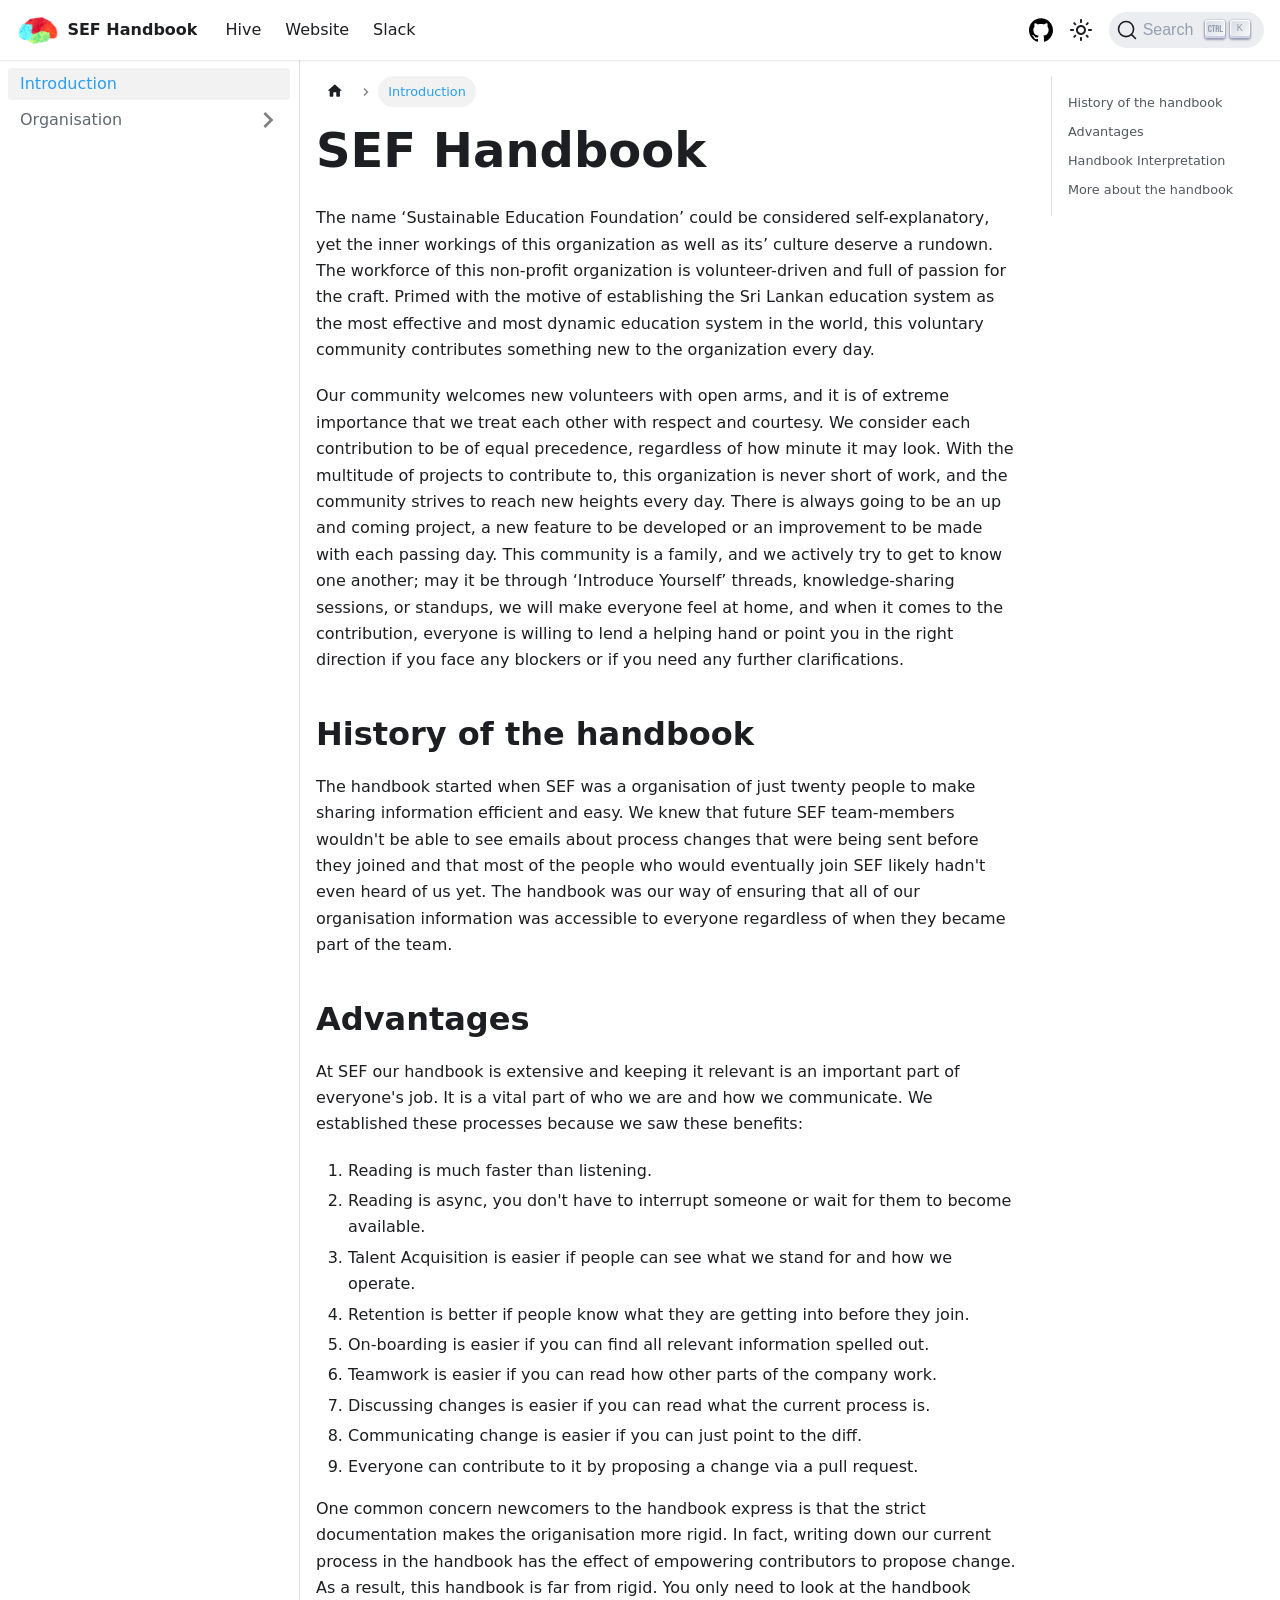
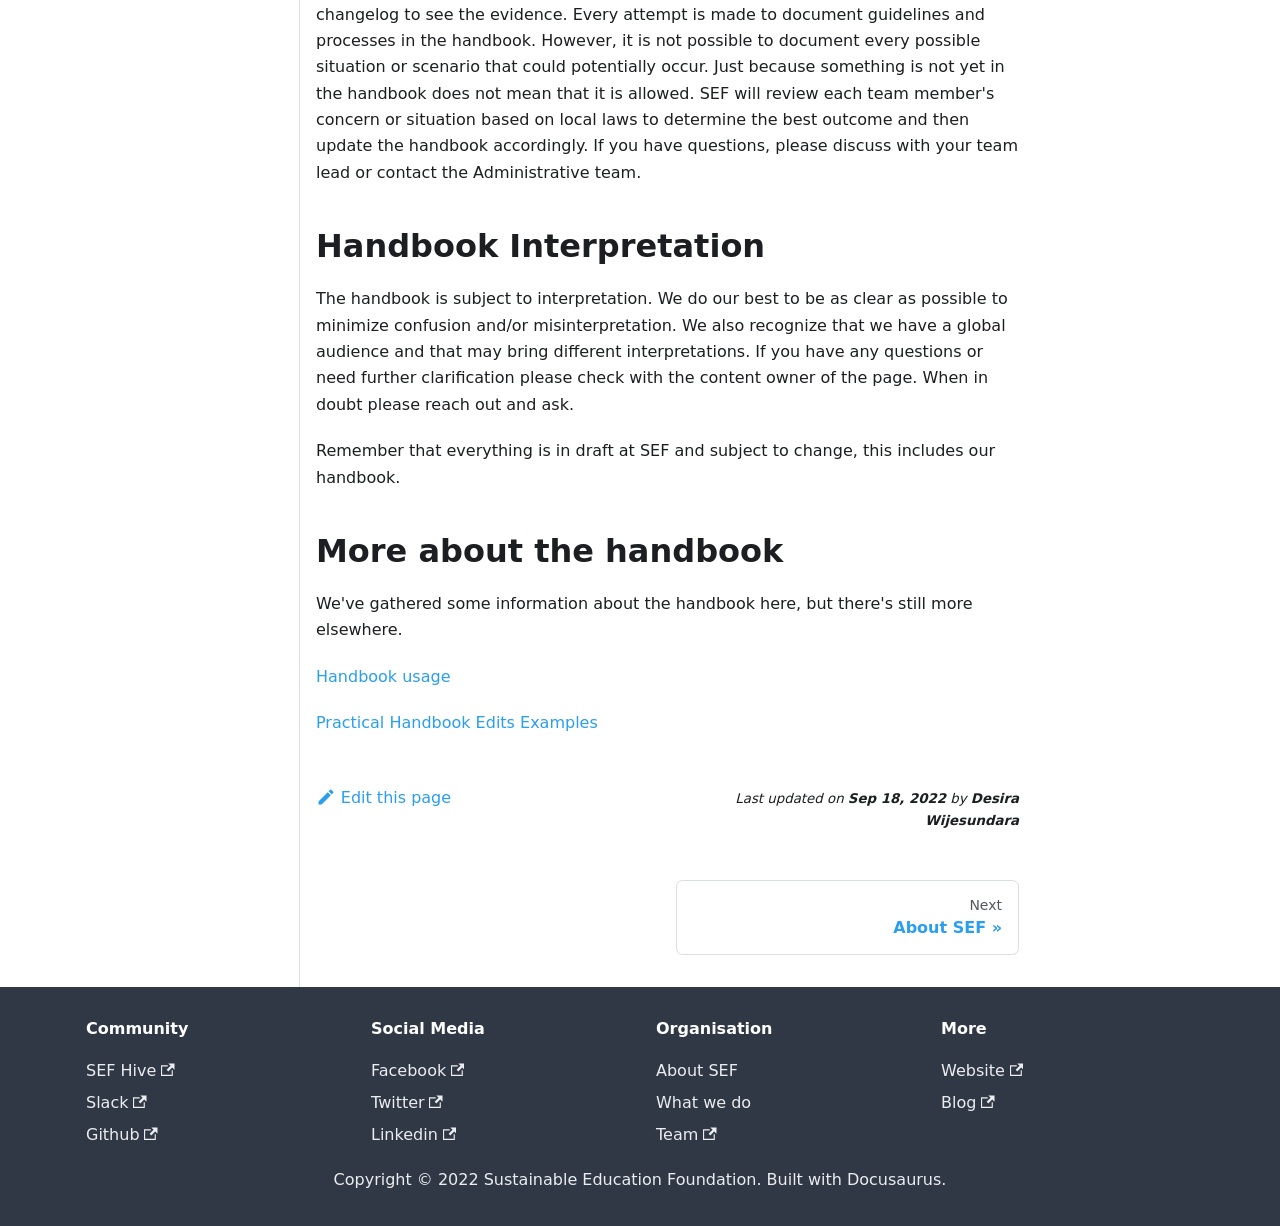
==== commit 308286fe: "deploy: 9c7a5ffb4ef0b527ff3243c548c3efb9de4730e8" ====
--- a/index.html
+++ b/index.html
@@ -1,22 +1,29 @@
 <!doctype html>
-<html class="docs-version-current" lang="en" dir="ltr">
+<html lang="en" dir="ltr" class="docs-wrapper docs-doc-page docs-version-current plugin-docs plugin-id-default docs-doc-id-intro">
 <head>
 <meta charset="UTF-8">
-<meta name="viewport" content="width=device-width,initial-scale=1">
-<meta name="generator" content="Docusaurus v2.0.0-beta.14">
-<link rel="search" type="application/opensearchdescription+xml" title="SEF Handbook" href="/opensearch.xml"><title data-react-helmet="true">Introduction | SEF Handbook</title><meta data-react-helmet="true" name="twitter:card" content="summary_large_image"><meta data-react-helmet="true" property="og:url" content="https://handbook.sefglobal.org//"><meta data-react-helmet="true" name="docsearch:language" content="en"><meta data-react-helmet="true" name="docsearch:version" content="current"><meta data-react-helmet="true" name="docsearch:docusaurus_tag" content="docs-default-current"><meta data-react-helmet="true" property="og:title" content="Introduction | SEF Handbook"><meta data-react-helmet="true" name="description" content="The SEF team handbook is the central repository for how we run the organisation. As part of our value of being"><meta data-react-helmet="true" property="og:description" content="The SEF team handbook is the central repository for how we run the organisation. As part of our value of being"><link data-react-helmet="true" rel="icon" href="/img/favicon.png"><link data-react-helmet="true" rel="canonical" href="https://handbook.sefglobal.org//"><link data-react-helmet="true" rel="alternate" href="https://handbook.sefglobal.org//" hreflang="en"><link data-react-helmet="true" rel="alternate" href="https://handbook.sefglobal.org//" hreflang="x-default"><link data-react-helmet="true" rel="preconnect" href="https://05W0OBLFR3-dsn.algolia.net" crossorigin="anonymous"><script data-react-helmet="true">function maybeInsertBanner(){window.__DOCUSAURUS_INSERT_BASEURL_BANNER&&insertBanner()}function insertBanner(){var n=document.getElementById("docusaurus-base-url-issue-banner-container");if(n){n.innerHTML='\n<div id="docusaurus-base-url-issue-banner" style="border: thick solid red; background-color: rgb(255, 230, 179); margin: 20px; padding: 20px; font-size: 20px;">\n   <p style="font-weight: bold; font-size: 30px;">Your Docusaurus site did not load properly.</p>\n   <p>A very common reason is a wrong site <a href="https://docusaurus.io/docs/docusaurus.config.js/#baseurl" style="font-weight: bold;">baseUrl configuration</a>.</p>\n   <p>Current configured baseUrl = <span style="font-weight: bold; color: red;">/</span>  (default value)</p>\n   <p>We suggest trying baseUrl = <span id="docusaurus-base-url-issue-banner-suggestion-container" style="font-weight: bold; color: green;"></span></p>\n</div>\n';var e=document.getElementById("docusaurus-base-url-issue-banner-suggestion-container"),s=window.location.pathname,r="/"===s.substr(-1)?s:s+"/";e.innerHTML=r}}window.__DOCUSAURUS_INSERT_BASEURL_BANNER=!0,document.addEventListener("DOMContentLoaded",maybeInsertBanner)</script><link rel="stylesheet" href="/assets/css/styles.e8e5d763.css">
-<link rel="preload" href="/assets/js/runtime~main.3deb01e6.js" as="script">
-<link rel="preload" href="/assets/js/main.8882a5bb.js" as="script">
+<meta name="generator" content="Docusaurus v2.1.0">
+<title data-rh="true">Introduction | SEF Handbook</title><meta data-rh="true" name="viewport" content="width=device-width,initial-scale=1"><meta data-rh="true" name="twitter:card" content="summary_large_image"><meta data-rh="true" property="og:url" content="https://handbook.sefglobal.org//"><meta data-rh="true" name="docusaurus_locale" content="en"><meta data-rh="true" name="docsearch:language" content="en"><meta data-rh="true" name="docusaurus_version" content="current"><meta data-rh="true" name="docusaurus_tag" content="docs-default-current"><meta data-rh="true" name="docsearch:version" content="current"><meta data-rh="true" name="docsearch:docusaurus_tag" content="docs-default-current"><meta data-rh="true" property="og:title" content="Introduction | SEF Handbook"><meta data-rh="true" name="description" content="The name ‘Sustainable Education Foundation’ could be considered self-explanatory, yet the inner workings of this organization"><meta data-rh="true" property="og:description" content="The name ‘Sustainable Education Foundation’ could be considered self-explanatory, yet the inner workings of this organization"><link data-rh="true" rel="icon" href="/img/favicon.png"><link data-rh="true" rel="canonical" href="https://handbook.sefglobal.org//"><link data-rh="true" rel="alternate" href="https://handbook.sefglobal.org//" hreflang="en"><link data-rh="true" rel="alternate" href="https://handbook.sefglobal.org//" hreflang="x-default"><link data-rh="true" rel="preconnect" href="https://05W0OBLFR3-dsn.algolia.net" crossorigin="anonymous"><script data-rh="true">function maybeInsertBanner(){window.__DOCUSAURUS_INSERT_BASEURL_BANNER&&insertBanner()}function insertBanner(){var n=document.getElementById("docusaurus-base-url-issue-banner-container");if(n){n.innerHTML='\n<div id="docusaurus-base-url-issue-banner" style="border: thick solid red; background-color: rgb(255, 230, 179); margin: 20px; padding: 20px; font-size: 20px;">\n   <p style="font-weight: bold; font-size: 30px;">Your Docusaurus site did not load properly.</p>\n   <p>A very common reason is a wrong site <a href="https://docusaurus.io/docs/docusaurus.config.js/#baseurl" style="font-weight: bold;">baseUrl configuration</a>.</p>\n   <p>Current configured baseUrl = <span style="font-weight: bold; color: red;">/</span>  (default value)</p>\n   <p>We suggest trying baseUrl = <span id="docusaurus-base-url-issue-banner-suggestion-container" style="font-weight: bold; color: green;"></span></p>\n</div>\n';var e=document.getElementById("docusaurus-base-url-issue-banner-suggestion-container"),s=window.location.pathname,r="/"===s.substr(-1)?s:s+"/";e.innerHTML=r}}window.__DOCUSAURUS_INSERT_BASEURL_BANNER=!0,document.addEventListener("DOMContentLoaded",maybeInsertBanner)</script><link rel="search" type="application/opensearchdescription+xml" title="SEF Handbook" href="/opensearch.xml"><link rel="stylesheet" href="/assets/css/styles.d440fd9d.css">
+<link rel="preload" href="/assets/js/runtime~main.f16a19a8.js" as="script">
+<link rel="preload" href="/assets/js/main.cf2332cf.js" as="script">
 </head>
-<body>
+<body class="navigation-with-keyboard">
 <script>!function(){function t(t){document.documentElement.setAttribute("data-theme",t)}var e=function(){var t=null;try{t=localStorage.getItem("theme")}catch(t){}return t}();t(null!==e?e:"light")}()</script><div id="__docusaurus">
-<div id="docusaurus-base-url-issue-banner-container"></div><div><a href="#" class="skipToContent_OuoZ">Skip to main content</a></div><nav class="navbar navbar--fixed-top"><div class="navbar__inner"><div class="navbar__items"><button aria-label="Navigation bar toggle" class="navbar__toggle clean-btn" type="button" tabindex="0"><svg width="30" height="30" viewBox="0 0 30 30" aria-hidden="true"><path stroke="currentColor" stroke-linecap="round" stroke-miterlimit="10" stroke-width="2" d="M4 7h22M4 15h22M4 23h22"></path></svg></button><a class="navbar__brand" href="/"><div class="navbar__logo"><img src="/img/logo.png" alt="SEF Logo" class="themedImage_TMUO themedImage--light_4Vu1"><img src="/img/logo.png" alt="SEF Logo" class="themedImage_TMUO themedImage--dark_uzRr"></div><b class="navbar__title">SEF Handbook</b></a><a href="https://sef.discourse.group/" target="_blank" rel="noopener noreferrer" class="navbar__item navbar__link">Hive</a><a href="https://sefglobal.org/" target="_blank" rel="noopener noreferrer" class="navbar__item navbar__link">Website</a></div><div class="navbar__items navbar__items--right"><a href="https://github.com/sef-global" target="_blank" rel="noopener noreferrer" class="navbar__item navbar__link header-github-link" aria-label="GitHub repository"></a><div class="toggle_iYfV toggle_2i4l toggleDisabled_xj38"><div class="toggleTrack_t-f2" role="button" tabindex="-1"><div class="toggleTrackCheck_mk7D"><span class="toggleIcon_pHJ9">☾</span></div><div class="toggleTrackX_dm8H"><span class="toggleIcon_pHJ9">☀️</span></div><div class="toggleTrackThumb_W6To"></div></div><input type="checkbox" class="toggleScreenReader_h9qa" aria-label="Switch between dark and light mode"></div><div class="searchBox_Utm0"><button type="button" class="DocSearch DocSearch-Button" aria-label="Search"><span class="DocSearch-Button-Container"><svg width="20" height="20" class="DocSearch-Search-Icon" viewBox="0 0 20 20"><path d="M14.386 14.386l4.0877 4.0877-4.0877-4.0877c-2.9418 2.9419-7.7115 2.9419-10.6533 0-2.9419-2.9418-2.9419-7.7115 0-10.6533 2.9418-2.9419 7.7115-2.9419 10.6533 0 2.9419 2.9418 2.9419 7.7115 0 10.6533z" stroke="currentColor" fill="none" fill-rule="evenodd" stroke-linecap="round" stroke-linejoin="round"></path></svg><span class="DocSearch-Button-Placeholder">Search</span></span><span class="DocSearch-Button-Keys"></span></button></div></div></div><div role="presentation" class="navbar-sidebar__backdrop"></div></nav><div class="main-wrapper docs-wrapper docs-doc-page"><div class="docPage_lDyR"><button aria-label="Scroll back to top" class="clean-btn theme-back-to-top-button backToTopButton_i9tI" type="button"></button><aside class="docSidebarContainer_0YBq"><div class="sidebar_a3j0"><nav class="menu thin-scrollbar menu_cyFh"><ul class="theme-doc-sidebar-menu menu__list"><li class="theme-doc-sidebar-item-link theme-doc-sidebar-item-link-level-1 menu__list-item"><a class="menu__link menu__link--active" aria-current="page" href="/">Introduction</a></li><li class="theme-doc-sidebar-item-category theme-doc-sidebar-item-category-level-1 menu__list-item menu__list-item--collapsed"><div class="menu__list-item-collapsible"><a class="menu__link menu__link--sublist hasHref_TwRn" href="/organisation/about">Organisation</a></div></li></ul></nav></div></aside><main class="docMainContainer_r8cw"><div class="container padding-top--md padding-bottom--lg"><div class="row"><div class="col docItemCol_zHA2"><div class="docItemContainer_oiyr"><article><div class="tocCollapsible_aw-L theme-doc-toc-mobile tocMobile_Tx6Y"><button type="button" class="clean-btn tocCollapsibleButton_zr6a">On this page</button></div><div class="theme-doc-markdown markdown"><header><h1>SEF Handbook</h1></header><p>The SEF team handbook is the central repository for how we run the organisation. As part of our value of being
-transparent the handbook is open to the world, and we welcome feedback. Please make a pull request to suggest
-improvements or add clarifications. Please use issues to ask questions.</p><h2 class="anchor anchorWithStickyNavbar_y2LR" id="history-of-the-handbook">History of the handbook<a class="hash-link" href="#history-of-the-handbook" title="Direct link to heading">​</a></h2><p>The handbook started when SEF was a organisation of just twenty people to make sharing information efficient and easy.
+<div id="docusaurus-base-url-issue-banner-container"></div><div role="region" aria-label="theme.common.skipToMainContent"><a href="#" class="skipToContent_fXgn">Skip to main content</a></div><nav class="navbar navbar--fixed-top"><div class="navbar__inner"><div class="navbar__items"><button aria-label="Navigation bar toggle" class="navbar__toggle clean-btn" type="button" tabindex="0"><svg width="30" height="30" viewBox="0 0 30 30" aria-hidden="true"><path stroke="currentColor" stroke-linecap="round" stroke-miterlimit="10" stroke-width="2" d="M4 7h22M4 15h22M4 23h22"></path></svg></button><a class="navbar__brand" href="/"><div class="navbar__logo"><img src="/img/logo.png" alt="SEF Logo" class="themedImage_ToTc themedImage--light_HNdA"><img src="/img/logo.png" alt="SEF Logo" class="themedImage_ToTc themedImage--dark_i4oU"></div><b class="navbar__title text--truncate">SEF Handbook</b></a><a href="https://sef.discourse.group/" target="_blank" rel="noopener noreferrer" class="navbar__item navbar__link">Hive</a><a href="https://sefglobal.org/" target="_blank" rel="noopener noreferrer" class="navbar__item navbar__link">Website</a><a href="https://join.slack.com/t/sefheadquarters/shared_invite/zt-1ds9bjtli-ry~ggwf2kSJ_j5src89GBQ" target="_blank" rel="noopener noreferrer" class="navbar__item navbar__link">Slack</a></div><div class="navbar__items navbar__items--right"><a href="https://github.com/sef-global" target="_blank" rel="noopener noreferrer" class="navbar__item navbar__link header-github-link" aria-label="GitHub repository"></a><div class="toggle_vylO colorModeToggle_DEke"><button class="clean-btn toggleButton_gllP toggleButtonDisabled_aARS" type="button" disabled="" title="Switch between dark and light mode (currently light mode)" aria-label="Switch between dark and light mode (currently light mode)"><svg viewBox="0 0 24 24" width="24" height="24" class="lightToggleIcon_pyhR"><path fill="currentColor" d="M12,9c1.65,0,3,1.35,3,3s-1.35,3-3,3s-3-1.35-3-3S10.35,9,12,9 M12,7c-2.76,0-5,2.24-5,5s2.24,5,5,5s5-2.24,5-5 S14.76,7,12,7L12,7z M2,13l2,0c0.55,0,1-0.45,1-1s-0.45-1-1-1l-2,0c-0.55,0-1,0.45-1,1S1.45,13,2,13z M20,13l2,0c0.55,0,1-0.45,1-1 s-0.45-1-1-1l-2,0c-0.55,0-1,0.45-1,1S19.45,13,20,13z M11,2v2c0,0.55,0.45,1,1,1s1-0.45,1-1V2c0-0.55-0.45-1-1-1S11,1.45,11,2z M11,20v2c0,0.55,0.45,1,1,1s1-0.45,1-1v-2c0-0.55-0.45-1-1-1C11.45,19,11,19.45,11,20z M5.99,4.58c-0.39-0.39-1.03-0.39-1.41,0 c-0.39,0.39-0.39,1.03,0,1.41l1.06,1.06c0.39,0.39,1.03,0.39,1.41,0s0.39-1.03,0-1.41L5.99,4.58z M18.36,16.95 c-0.39-0.39-1.03-0.39-1.41,0c-0.39,0.39-0.39,1.03,0,1.41l1.06,1.06c0.39,0.39,1.03,0.39,1.41,0c0.39-0.39,0.39-1.03,0-1.41 L18.36,16.95z M19.42,5.99c0.39-0.39,0.39-1.03,0-1.41c-0.39-0.39-1.03-0.39-1.41,0l-1.06,1.06c-0.39,0.39-0.39,1.03,0,1.41 s1.03,0.39,1.41,0L19.42,5.99z M7.05,18.36c0.39-0.39,0.39-1.03,0-1.41c-0.39-0.39-1.03-0.39-1.41,0l-1.06,1.06 c-0.39,0.39-0.39,1.03,0,1.41s1.03,0.39,1.41,0L7.05,18.36z"></path></svg><svg viewBox="0 0 24 24" width="24" height="24" class="darkToggleIcon_wfgR"><path fill="currentColor" d="M9.37,5.51C9.19,6.15,9.1,6.82,9.1,7.5c0,4.08,3.32,7.4,7.4,7.4c0.68,0,1.35-0.09,1.99-0.27C17.45,17.19,14.93,19,12,19 c-3.86,0-7-3.14-7-7C5,9.07,6.81,6.55,9.37,5.51z M12,3c-4.97,0-9,4.03-9,9s4.03,9,9,9s9-4.03,9-9c0-0.46-0.04-0.92-0.1-1.36 c-0.98,1.37-2.58,2.26-4.4,2.26c-2.98,0-5.4-2.42-5.4-5.4c0-1.81,0.89-3.42,2.26-4.4C12.92,3.04,12.46,3,12,3L12,3z"></path></svg></button></div><div class="searchBox_ZlJk"><button type="button" class="DocSearch DocSearch-Button" aria-label="Search"><span class="DocSearch-Button-Container"><svg width="20" height="20" class="DocSearch-Search-Icon" viewBox="0 0 20 20"><path d="M14.386 14.386l4.0877 4.0877-4.0877-4.0877c-2.9418 2.9419-7.7115 2.9419-10.6533 0-2.9419-2.9418-2.9419-7.7115 0-10.6533 2.9418-2.9419 7.7115-2.9419 10.6533 0 2.9419 2.9418 2.9419 7.7115 0 10.6533z" stroke="currentColor" fill="none" fill-rule="evenodd" stroke-linecap="round" stroke-linejoin="round"></path></svg><span class="DocSearch-Button-Placeholder">Search</span></span><span class="DocSearch-Button-Keys"></span></button></div></div></div><div role="presentation" class="navbar-sidebar__backdrop"></div></nav><div class="main-wrapper mainWrapper_z2l0 docsWrapper_BCFX"><button aria-label="Scroll back to top" class="clean-btn theme-back-to-top-button backToTopButton_sjWU" type="button"></button><div class="docPage__5DB"><aside class="theme-doc-sidebar-container docSidebarContainer_b6E3"><div class="sidebar_njMd"><nav class="menu thin-scrollbar menu_SIkG"><ul class="theme-doc-sidebar-menu menu__list"><li class="theme-doc-sidebar-item-link theme-doc-sidebar-item-link-level-1 menu__list-item"><a class="menu__link menu__link--active" aria-current="page" href="/">Introduction</a></li><li class="theme-doc-sidebar-item-category theme-doc-sidebar-item-category-level-1 menu__list-item menu__list-item--collapsed"><div class="menu__list-item-collapsible"><a class="menu__link menu__link--sublist menu__link--sublist-caret" aria-expanded="false" href="/organisation/about">Organisation</a></div></li></ul></nav></div></aside><main class="docMainContainer_gTbr"><div class="container padding-top--md padding-bottom--lg"><div class="row"><div class="col docItemCol_VOVn"><div class="docItemContainer_Djhp"><article><nav class="theme-doc-breadcrumbs breadcrumbsContainer_Z_bl" aria-label="Breadcrumbs"><ul class="breadcrumbs" itemscope="" itemtype="https://schema.org/BreadcrumbList"><li class="breadcrumbs__item"><a aria-label="Home page" class="breadcrumbs__link" href="/"><svg viewBox="0 0 24 24" class="breadcrumbHomeIcon_OVgt"><path d="M10 19v-5h4v5c0 .55.45 1 1 1h3c.55 0 1-.45 1-1v-7h1.7c.46 0 .68-.57.33-.87L12.67 3.6c-.38-.34-.96-.34-1.34 0l-8.36 7.53c-.34.3-.13.87.33.87H5v7c0 .55.45 1 1 1h3c.55 0 1-.45 1-1z" fill="currentColor"></path></svg></a></li><li itemscope="" itemprop="itemListElement" itemtype="https://schema.org/ListItem" class="breadcrumbs__item breadcrumbs__item--active"><span class="breadcrumbs__link" itemprop="name">Introduction</span><meta itemprop="position" content="1"></li></ul></nav><div class="tocCollapsible_ETCw theme-doc-toc-mobile tocMobile_ITEo"><button type="button" class="clean-btn tocCollapsibleButton_TO0P">On this page</button></div><div class="theme-doc-markdown markdown"><h1>SEF Handbook</h1><p>The name ‘Sustainable Education Foundation’ could be considered self-explanatory, yet the inner workings of this organization
+as well as its’ culture deserve a rundown. The workforce of this non-profit organization is volunteer-driven and full of
+passion for the craft. Primed with the motive of establishing the Sri Lankan education system as the most effective and
+most dynamic education system in the world, this voluntary community contributes something new to the organization every day.</p><p>Our community welcomes new volunteers with open arms, and it is of extreme importance that we treat each other with respect
+and courtesy. We consider each contribution to be of equal precedence, regardless of how minute it may look. With the multitude
+of projects to contribute to, this organization is never short of work, and the community strives to reach new heights every day.
+There is always going to be an up and coming project, a new feature to be developed or an improvement to be made with each
+passing day. This community is a family, and we actively try to get to know one another; may it be through ‘Introduce Yourself’
+threads, knowledge-sharing sessions, or standups, we will make everyone feel at home, and when it comes to the contribution,
+everyone is willing to lend a helping hand or point you in the right direction if you face any blockers or if you need any
+further clarifications.</p><h2 class="anchor anchorWithStickyNavbar_LWe7" id="history-of-the-handbook">History of the handbook<a class="hash-link" href="#history-of-the-handbook" title="Direct link to heading">​</a></h2><p>The handbook started when SEF was a organisation of just twenty people to make sharing information efficient and easy.
 We knew that future SEF team-members wouldn&#x27;t be able to see emails about process changes that were being sent before
 they joined and that most of the people who would eventually join SEF likely hadn&#x27;t even heard of us yet. The handbook
 was our way of ensuring that all of our organisation information was accessible to everyone regardless of when they
-became part of the team.</p><h2 class="anchor anchorWithStickyNavbar_y2LR" id="advantages">Advantages<a class="hash-link" href="#advantages" title="Direct link to heading">​</a></h2><p>At SEF our handbook is extensive and keeping it relevant is an important part of everyone&#x27;s job. It is a vital part of
+became part of the team.</p><h2 class="anchor anchorWithStickyNavbar_LWe7" id="advantages">Advantages<a class="hash-link" href="#advantages" title="Direct link to heading">​</a></h2><p>At SEF our handbook is extensive and keeping it relevant is an important part of everyone&#x27;s job. It is a vital part of
 who we are and how we communicate. We established these processes because we saw these benefits:</p><ol><li>Reading is much faster than listening.</li><li>Reading is async, you don&#x27;t have to interrupt someone or wait for them to become available.</li><li>Talent Acquisition is easier if people can see what we stand for and how we operate.</li><li>Retention is better if people know what they are getting into before they join.</li><li>On-boarding is easier if you can find all relevant information spelled out.</li><li>Teamwork is easier if you can read how other parts of the company work.</li><li>Discussing changes is easier if you can read what the current process is.</li><li>Communicating change is easier if you can just point to the diff.</li><li>Everyone can contribute to it by proposing a change via a pull request.</li></ol><p>One common concern newcomers to the handbook express is that the strict documentation makes the origanisation more
 rigid. In fact, writing down our current process in the handbook has the effect of empowering contributors to propose
 change. As a result, this handbook is far from rigid. You only need to look at the handbook changelog to see the
@@ -24,11 +31,11 @@
 document every possible situation or scenario that could potentially occur. Just because something is not yet in the
 handbook does not mean that it is allowed. SEF will review each team member&#x27;s concern or situation based on local laws
 to determine the best outcome and then update the handbook accordingly. If you have questions, please discuss with your
-team lead or contact the Administrative team.</p><h2 class="anchor anchorWithStickyNavbar_y2LR" id="handbook-interpretation">Handbook Interpretation<a class="hash-link" href="#handbook-interpretation" title="Direct link to heading">​</a></h2><p>The handbook is subject to interpretation. We do our best to be as clear as possible to minimize confusion and/or
+team lead or contact the Administrative team.</p><h2 class="anchor anchorWithStickyNavbar_LWe7" id="handbook-interpretation">Handbook Interpretation<a class="hash-link" href="#handbook-interpretation" title="Direct link to heading">​</a></h2><p>The handbook is subject to interpretation. We do our best to be as clear as possible to minimize confusion and/or
 misinterpretation. We also recognize that we have a global audience and that may bring different interpretations. If you
 have any questions or need further clarification please check with the content owner of the page. When in doubt please
-reach out and ask.</p><p>Remember that everything is in draft at SEF and subject to change, this includes our handbook.</p><h2 class="anchor anchorWithStickyNavbar_y2LR" id="more-about-the-handbook">More about the handbook<a class="hash-link" href="#more-about-the-handbook" title="Direct link to heading">​</a></h2><p>We&#x27;ve gathered some information about the handbook here, but there&#x27;s still more elsewhere.</p><p><a href="/organisation/handbook/usage/">Handbook usage</a></p><p><a href="/organisation/handbook/practical-handbook-edits/">Practical Handbook Edits Examples</a></p></div><footer class="theme-doc-footer docusaurus-mt-lg"><div class="theme-doc-footer-edit-meta-row row"><div class="col"><a href="https://github.com/sef-global/sef-handbook/edit/main/docs/intro.md" target="_blank" rel="noreferrer noopener" class="theme-edit-this-page"><svg fill="currentColor" height="20" width="20" viewBox="0 0 40 40" class="iconEdit_mS5F" aria-hidden="true"><g><path d="m34.5 11.7l-3 3.1-6.3-6.3 3.1-3q0.5-0.5 1.2-0.5t1.1 0.5l3.9 3.9q0.5 0.4 0.5 1.1t-0.5 1.2z m-29.5 17.1l18.4-18.5 6.3 6.3-18.4 18.4h-6.3v-6.2z"></path></g></svg>Edit this page</a></div><div class="col lastUpdated_mt2f"><span class="theme-last-updated">Last updated<!-- --> on <b><time datetime="2022-02-14T14:32:15.000Z">2/14/2022</time></b> by <b>Jayasanka Weerasinghe</b></span></div></div></footer></article><nav class="pagination-nav docusaurus-mt-lg" aria-label="Docs pages navigation"><div class="pagination-nav__item"></div><div class="pagination-nav__item pagination-nav__item--next"><a class="pagination-nav__link" href="/organisation/about"><div class="pagination-nav__sublabel">Next</div><div class="pagination-nav__label">About SEF</div></a></div></nav></div></div><div class="col col--3"><div class="tableOfContents_vrFS thin-scrollbar theme-doc-toc-desktop"><ul class="table-of-contents table-of-contents__left-border"><li><a href="#history-of-the-handbook" class="table-of-contents__link toc-highlight">History of the handbook</a></li><li><a href="#advantages" class="table-of-contents__link toc-highlight">Advantages</a></li><li><a href="#handbook-interpretation" class="table-of-contents__link toc-highlight">Handbook Interpretation</a></li><li><a href="#more-about-the-handbook" class="table-of-contents__link toc-highlight">More about the handbook</a></li></ul></div></div></div></div></main></div></div><footer class="footer footer--dark"><div class="container container-fluid"><div class="row footer__links"><div class="col footer__col"><div class="footer__title">Community</div><ul class="footer__items"><li class="footer__item"><a href="https://sef.discourse.group" target="_blank" rel="noopener noreferrer" class="footer__link-item"><span>SEF Hive<svg width="13.5" height="13.5" aria-hidden="true" viewBox="0 0 24 24" class="iconExternalLink_wgqa"><path fill="currentColor" d="M21 13v10h-21v-19h12v2h-10v15h17v-8h2zm3-12h-10.988l4.035 4-6.977 7.07 2.828 2.828 6.977-7.07 4.125 4.172v-11z"></path></svg></span></a></li><li class="footer__item"><a href="https://sefheadquarters.slack.com" target="_blank" rel="noopener noreferrer" class="footer__link-item"><span>Slack<svg width="13.5" height="13.5" aria-hidden="true" viewBox="0 0 24 24" class="iconExternalLink_wgqa"><path fill="currentColor" d="M21 13v10h-21v-19h12v2h-10v15h17v-8h2zm3-12h-10.988l4.035 4-6.977 7.07 2.828 2.828 6.977-7.07 4.125 4.172v-11z"></path></svg></span></a></li><li class="footer__item"><a href="https://github.com/sef-global" target="_blank" rel="noopener noreferrer" class="footer__link-item"><span>Github<svg width="13.5" height="13.5" aria-hidden="true" viewBox="0 0 24 24" class="iconExternalLink_wgqa"><path fill="currentColor" d="M21 13v10h-21v-19h12v2h-10v15h17v-8h2zm3-12h-10.988l4.035 4-6.977 7.07 2.828 2.828 6.977-7.07 4.125 4.172v-11z"></path></svg></span></a></li></ul></div><div class="col footer__col"><div class="footer__title">Social Media</div><ul class="footer__items"><li class="footer__item"><a href="https://facebook.com/sustainableeducationfoundation" target="_blank" rel="noopener noreferrer" class="footer__link-item"><span>Facebook<svg width="13.5" height="13.5" aria-hidden="true" viewBox="0 0 24 24" class="iconExternalLink_wgqa"><path fill="currentColor" d="M21 13v10h-21v-19h12v2h-10v15h17v-8h2zm3-12h-10.988l4.035 4-6.977 7.07 2.828 2.828 6.977-7.07 4.125 4.172v-11z"></path></svg></span></a></li><li class="footer__item"><a href="https://twitter.com/goasksef" target="_blank" rel="noopener noreferrer" class="footer__link-item"><span>Twitter<svg width="13.5" height="13.5" aria-hidden="true" viewBox="0 0 24 24" class="iconExternalLink_wgqa"><path fill="currentColor" d="M21 13v10h-21v-19h12v2h-10v15h17v-8h2zm3-12h-10.988l4.035 4-6.977 7.07 2.828 2.828 6.977-7.07 4.125 4.172v-11z"></path></svg></span></a></li><li class="footer__item"><a href="https://lk.linkedin.com/company/sefglobal" target="_blank" rel="noopener noreferrer" class="footer__link-item"><span>Linkedin<svg width="13.5" height="13.5" aria-hidden="true" viewBox="0 0 24 24" class="iconExternalLink_wgqa"><path fill="currentColor" d="M21 13v10h-21v-19h12v2h-10v15h17v-8h2zm3-12h-10.988l4.035 4-6.977 7.07 2.828 2.828 6.977-7.07 4.125 4.172v-11z"></path></svg></span></a></li></ul></div><div class="col footer__col"><div class="footer__title">Organisation</div><ul class="footer__items"><li class="footer__item"><a class="footer__link-item" href="/organisation/about">About SEF</a></li><li class="footer__item"><a class="footer__link-item" href="/organisation/what-we-do">What we do</a></li><li class="footer__item"><a href="https://sefglobal.org/team.html" target="_blank" rel="noopener noreferrer" class="footer__link-item"><span>Team<svg width="13.5" height="13.5" aria-hidden="true" viewBox="0 0 24 24" class="iconExternalLink_wgqa"><path fill="currentColor" d="M21 13v10h-21v-19h12v2h-10v15h17v-8h2zm3-12h-10.988l4.035 4-6.977 7.07 2.828 2.828 6.977-7.07 4.125 4.172v-11z"></path></svg></span></a></li></ul></div><div class="col footer__col"><div class="footer__title">More</div><ul class="footer__items"><li class="footer__item"><a href="https://sefglobal.org/" target="_blank" rel="noopener noreferrer" class="footer__link-item"><span>Website<svg width="13.5" height="13.5" aria-hidden="true" viewBox="0 0 24 24" class="iconExternalLink_wgqa"><path fill="currentColor" d="M21 13v10h-21v-19h12v2h-10v15h17v-8h2zm3-12h-10.988l4.035 4-6.977 7.07 2.828 2.828 6.977-7.07 4.125 4.172v-11z"></path></svg></span></a></li><li class="footer__item"><a href="https://sefglobal.medium.com/" target="_blank" rel="noopener noreferrer" class="footer__link-item"><span>Blog<svg width="13.5" height="13.5" aria-hidden="true" viewBox="0 0 24 24" class="iconExternalLink_wgqa"><path fill="currentColor" d="M21 13v10h-21v-19h12v2h-10v15h17v-8h2zm3-12h-10.988l4.035 4-6.977 7.07 2.828 2.828 6.977-7.07 4.125 4.172v-11z"></path></svg></span></a></li></ul></div></div><div class="footer__bottom text--center"><div class="footer__copyright">Copyright © 2022 Sustainable Education Foundation. Built with Docusaurus.</div></div></div></footer></div>
-<script src="/assets/js/runtime~main.3deb01e6.js"></script>
-<script src="/assets/js/main.8882a5bb.js"></script>
+reach out and ask.</p><p>Remember that everything is in draft at SEF and subject to change, this includes our handbook.</p><h2 class="anchor anchorWithStickyNavbar_LWe7" id="more-about-the-handbook">More about the handbook<a class="hash-link" href="#more-about-the-handbook" title="Direct link to heading">​</a></h2><p>We&#x27;ve gathered some information about the handbook here, but there&#x27;s still more elsewhere.</p><p><a href="/organisation/handbook/usage/">Handbook usage</a></p><p><a href="/organisation/handbook/practical-handbook-edits/">Practical Handbook Edits Examples</a></p></div><footer class="theme-doc-footer docusaurus-mt-lg"><div class="theme-doc-footer-edit-meta-row row"><div class="col"><a href="https://github.com/sef-global/sef-handbook/edit/main/docs/intro.md" target="_blank" rel="noreferrer noopener" class="theme-edit-this-page"><svg fill="currentColor" height="20" width="20" viewBox="0 0 40 40" class="iconEdit_Z9Sw" aria-hidden="true"><g><path d="m34.5 11.7l-3 3.1-6.3-6.3 3.1-3q0.5-0.5 1.2-0.5t1.1 0.5l3.9 3.9q0.5 0.4 0.5 1.1t-0.5 1.2z m-29.5 17.1l18.4-18.5 6.3 6.3-18.4 18.4h-6.3v-6.2z"></path></g></svg>Edit this page</a></div><div class="col lastUpdated_vwxv"><span class="theme-last-updated">Last updated<!-- --> on <b><time datetime="2022-09-18T06:22:41.000Z">Sep 18, 2022</time></b> by <b>Desira Wijesundara</b></span></div></div></footer></article><nav class="pagination-nav docusaurus-mt-lg" aria-label="Docs pages navigation"><a class="pagination-nav__link pagination-nav__link--next" href="/organisation/about"><div class="pagination-nav__sublabel">Next</div><div class="pagination-nav__label">About SEF</div></a></nav></div></div><div class="col col--3"><div class="tableOfContents_bqdL thin-scrollbar theme-doc-toc-desktop"><ul class="table-of-contents table-of-contents__left-border"><li><a href="#history-of-the-handbook" class="table-of-contents__link toc-highlight">History of the handbook</a></li><li><a href="#advantages" class="table-of-contents__link toc-highlight">Advantages</a></li><li><a href="#handbook-interpretation" class="table-of-contents__link toc-highlight">Handbook Interpretation</a></li><li><a href="#more-about-the-handbook" class="table-of-contents__link toc-highlight">More about the handbook</a></li></ul></div></div></div></div></main></div></div><footer class="footer footer--dark"><div class="container container-fluid"><div class="row footer__links"><div class="col footer__col"><div class="footer__title">Community</div><ul class="footer__items clean-list"><li class="footer__item"><a href="https://sef.discourse.group" target="_blank" rel="noopener noreferrer" class="footer__link-item">SEF Hive<svg width="13.5" height="13.5" aria-hidden="true" viewBox="0 0 24 24" class="iconExternalLink_nPIU"><path fill="currentColor" d="M21 13v10h-21v-19h12v2h-10v15h17v-8h2zm3-12h-10.988l4.035 4-6.977 7.07 2.828 2.828 6.977-7.07 4.125 4.172v-11z"></path></svg></a></li><li class="footer__item"><a href="https://sefheadquarters.slack.com" target="_blank" rel="noopener noreferrer" class="footer__link-item">Slack<svg width="13.5" height="13.5" aria-hidden="true" viewBox="0 0 24 24" class="iconExternalLink_nPIU"><path fill="currentColor" d="M21 13v10h-21v-19h12v2h-10v15h17v-8h2zm3-12h-10.988l4.035 4-6.977 7.07 2.828 2.828 6.977-7.07 4.125 4.172v-11z"></path></svg></a></li><li class="footer__item"><a href="https://github.com/sef-global" target="_blank" rel="noopener noreferrer" class="footer__link-item">Github<svg width="13.5" height="13.5" aria-hidden="true" viewBox="0 0 24 24" class="iconExternalLink_nPIU"><path fill="currentColor" d="M21 13v10h-21v-19h12v2h-10v15h17v-8h2zm3-12h-10.988l4.035 4-6.977 7.07 2.828 2.828 6.977-7.07 4.125 4.172v-11z"></path></svg></a></li></ul></div><div class="col footer__col"><div class="footer__title">Social Media</div><ul class="footer__items clean-list"><li class="footer__item"><a href="https://facebook.com/sustainableeducationfoundation" target="_blank" rel="noopener noreferrer" class="footer__link-item">Facebook<svg width="13.5" height="13.5" aria-hidden="true" viewBox="0 0 24 24" class="iconExternalLink_nPIU"><path fill="currentColor" d="M21 13v10h-21v-19h12v2h-10v15h17v-8h2zm3-12h-10.988l4.035 4-6.977 7.07 2.828 2.828 6.977-7.07 4.125 4.172v-11z"></path></svg></a></li><li class="footer__item"><a href="https://twitter.com/goasksef" target="_blank" rel="noopener noreferrer" class="footer__link-item">Twitter<svg width="13.5" height="13.5" aria-hidden="true" viewBox="0 0 24 24" class="iconExternalLink_nPIU"><path fill="currentColor" d="M21 13v10h-21v-19h12v2h-10v15h17v-8h2zm3-12h-10.988l4.035 4-6.977 7.07 2.828 2.828 6.977-7.07 4.125 4.172v-11z"></path></svg></a></li><li class="footer__item"><a href="https://lk.linkedin.com/company/sefglobal" target="_blank" rel="noopener noreferrer" class="footer__link-item">Linkedin<svg width="13.5" height="13.5" aria-hidden="true" viewBox="0 0 24 24" class="iconExternalLink_nPIU"><path fill="currentColor" d="M21 13v10h-21v-19h12v2h-10v15h17v-8h2zm3-12h-10.988l4.035 4-6.977 7.07 2.828 2.828 6.977-7.07 4.125 4.172v-11z"></path></svg></a></li></ul></div><div class="col footer__col"><div class="footer__title">Organisation</div><ul class="footer__items clean-list"><li class="footer__item"><a class="footer__link-item" href="/organisation/about">About SEF</a></li><li class="footer__item"><a class="footer__link-item" href="/organisation/what-we-do">What we do</a></li><li class="footer__item"><a href="https://sefglobal.org/team.html" target="_blank" rel="noopener noreferrer" class="footer__link-item">Team<svg width="13.5" height="13.5" aria-hidden="true" viewBox="0 0 24 24" class="iconExternalLink_nPIU"><path fill="currentColor" d="M21 13v10h-21v-19h12v2h-10v15h17v-8h2zm3-12h-10.988l4.035 4-6.977 7.07 2.828 2.828 6.977-7.07 4.125 4.172v-11z"></path></svg></a></li></ul></div><div class="col footer__col"><div class="footer__title">More</div><ul class="footer__items clean-list"><li class="footer__item"><a href="https://sefglobal.org/" target="_blank" rel="noopener noreferrer" class="footer__link-item">Website<svg width="13.5" height="13.5" aria-hidden="true" viewBox="0 0 24 24" class="iconExternalLink_nPIU"><path fill="currentColor" d="M21 13v10h-21v-19h12v2h-10v15h17v-8h2zm3-12h-10.988l4.035 4-6.977 7.07 2.828 2.828 6.977-7.07 4.125 4.172v-11z"></path></svg></a></li><li class="footer__item"><a href="https://sefglobal.medium.com/" target="_blank" rel="noopener noreferrer" class="footer__link-item">Blog<svg width="13.5" height="13.5" aria-hidden="true" viewBox="0 0 24 24" class="iconExternalLink_nPIU"><path fill="currentColor" d="M21 13v10h-21v-19h12v2h-10v15h17v-8h2zm3-12h-10.988l4.035 4-6.977 7.07 2.828 2.828 6.977-7.07 4.125 4.172v-11z"></path></svg></a></li></ul></div></div><div class="footer__bottom text--center"><div class="footer__copyright">Copyright © 2022 Sustainable Education Foundation. Built with Docusaurus.</div></div></div></footer></div>
+<script src="/assets/js/runtime~main.f16a19a8.js"></script>
+<script src="/assets/js/main.cf2332cf.js"></script>
 </body>
 </html>
--- a/assets/css/styles.d440fd9d.css
+++ b/assets/css/styles.d440fd9d.css
@@ -0,0 +1 @@
+.col,.container{padding:0 var(--ifm-spacing-horizontal);width:100%}.markdown>h2,.markdown>h3,.markdown>h4,.markdown>h5,.markdown>h6{margin-bottom:calc(var(--ifm-heading-vertical-rhythm-bottom)*var(--ifm-leading))}.markdown li,body{word-wrap:break-word}body,ol ol,ol ul,ul ol,ul ul{margin:0}pre,table{overflow:auto}blockquote,pre{margin:0 0 var(--ifm-spacing-vertical)}.breadcrumbs__link,.button{transition-timing-function:var(--ifm-transition-timing-default)}.button,.hash-link{-webkit-user-select:none}.button,code{vertical-align:middle}.button--outline.button--active,.button--outline:active,.button--outline:hover,:root{--ifm-button-color:var(--ifm-font-color-base-inverse)}.menu__link:hover,a{transition:color var(--ifm-transition-fast) var(--ifm-transition-timing-default)}.navbar--dark,:root{--ifm-navbar-link-hover-color:var(--ifm-color-primary)}.menu,.navbar-sidebar{overflow-x:hidden}:root,html[data-theme=dark]{--ifm-color-emphasis-500:var(--ifm-color-gray-500)}.toggleButton_gllP,html{-webkit-tap-highlight-color:transparent}*,.DocSearch-Container,.DocSearch-Container *{box-sizing:border-box}:root{--ifm-color-scheme:light;--ifm-dark-value:10%;--ifm-darker-value:15%;--ifm-darkest-value:30%;--ifm-light-value:15%;--ifm-lighter-value:30%;--ifm-lightest-value:50%;--ifm-contrast-background-value:90%;--ifm-contrast-foreground-value:70%;--ifm-contrast-background-dark-value:70%;--ifm-contrast-foreground-dark-value:90%;--ifm-color-primary:#3578e5;--ifm-color-secondary:#ebedf0;--ifm-color-success:#00a400;--ifm-color-info:#54c7ec;--ifm-color-warning:#ffba00;--ifm-color-danger:#fa383e;--ifm-color-primary-dark:#306cce;--ifm-color-primary-darker:#2d66c3;--ifm-color-primary-darkest:#2554a0;--ifm-color-primary-light:#538ce9;--ifm-color-primary-lighter:#72a1ed;--ifm-color-primary-lightest:#9abcf2;--ifm-color-primary-contrast-background:#ebf2fc;--ifm-color-primary-contrast-foreground:#102445;--ifm-color-secondary-dark:#d4d5d8;--ifm-color-secondary-darker:#c8c9cc;--ifm-color-secondary-darkest:#a4a6a8;--ifm-color-secondary-light:#eef0f2;--ifm-color-secondary-lighter:#f1f2f5;--ifm-color-secondary-lightest:#f5f6f8;--ifm-color-secondary-contrast-background:#fdfdfe;--ifm-color-secondary-contrast-foreground:#474748;--ifm-color-success-dark:#009400;--ifm-color-success-darker:#008b00;--ifm-color-success-darkest:#007300;--ifm-color-success-light:#26b226;--ifm-color-success-lighter:#4dbf4d;--ifm-color-success-lightest:#80d280;--ifm-color-success-contrast-background:#e6f6e6;--ifm-color-success-contrast-foreground:#003100;--ifm-color-info-dark:#4cb3d4;--ifm-color-info-darker:#47a9c9;--ifm-color-info-darkest:#3b8ba5;--ifm-color-info-light:#6ecfef;--ifm-color-info-lighter:#87d8f2;--ifm-color-info-lightest:#aae3f6;--ifm-color-info-contrast-background:#eef9fd;--ifm-color-info-contrast-foreground:#193c47;--ifm-color-warning-dark:#e6a700;--ifm-color-warning-darker:#d99e00;--ifm-color-warning-darkest:#b38200;--ifm-color-warning-light:#ffc426;--ifm-color-warning-lighter:#ffcf4d;--ifm-color-warning-lightest:#ffdd80;--ifm-color-warning-contrast-background:#fff8e6;--ifm-color-warning-contrast-foreground:#4d3800;--ifm-color-danger-dark:#e13238;--ifm-color-danger-darker:#d53035;--ifm-color-danger-darkest:#af272b;--ifm-color-danger-light:#fb565b;--ifm-color-danger-lighter:#fb7478;--ifm-color-danger-lightest:#fd9c9f;--ifm-color-danger-contrast-background:#ffebec;--ifm-color-danger-contrast-foreground:#4b1113;--ifm-color-white:#fff;--ifm-color-black:#000;--ifm-color-gray-0:var(--ifm-color-white);--ifm-color-gray-100:#f5f6f7;--ifm-color-gray-200:#ebedf0;--ifm-color-gray-300:#dadde1;--ifm-color-gray-400:#ccd0d5;--ifm-color-gray-500:#bec3c9;--ifm-color-gray-600:#8d949e;--ifm-color-gray-700:#606770;--ifm-color-gray-800:#444950;--ifm-color-gray-900:#1c1e21;--ifm-color-gray-1000:var(--ifm-color-black);--ifm-color-emphasis-0:var(--ifm-color-gray-0);--ifm-color-emphasis-100:var(--ifm-color-gray-100);--ifm-color-emphasis-200:var(--ifm-color-gray-200);--ifm-color-emphasis-300:var(--ifm-color-gray-300);--ifm-color-emphasis-400:var(--ifm-color-gray-400);--ifm-color-emphasis-600:var(--ifm-color-gray-600);--ifm-color-emphasis-700:var(--ifm-color-gray-700);--ifm-color-emphasis-800:var(--ifm-color-gray-800);--ifm-color-emphasis-900:var(--ifm-color-gray-900);--ifm-color-emphasis-1000:var(--ifm-color-gray-1000);--ifm-color-content:var(--ifm-color-emphasis-900);--ifm-color-content-inverse:var(--ifm-color-emphasis-0);--ifm-color-content-secondary:#525860;--ifm-background-color:transparent;--ifm-background-surface-color:var(--ifm-color-content-inverse);--ifm-global-border-width:1px;--ifm-global-radius:0.4rem;--ifm-hover-overlay:rgba(0,0,0,.05);--ifm-font-color-base:var(--ifm-color-content);--ifm-font-color-base-inverse:var(--ifm-color-content-inverse);--ifm-font-color-secondary:var(--ifm-color-content-secondary);--ifm-font-family-base:system-ui,-apple-system,Segoe UI,Roboto,Ubuntu,Cantarell,Noto Sans,sans-serif,BlinkMacSystemFont,"Segoe UI",Helvetica,Arial,sans-serif,"Apple Color Emoji","Segoe UI Emoji","Segoe UI Symbol";--ifm-font-family-monospace:SFMono-Regular,Menlo,Monaco,Consolas,"Liberation Mono","Courier New",monospace;--ifm-font-size-base:100%;--ifm-font-weight-light:300;--ifm-font-weight-normal:400;--ifm-font-weight-semibold:500;--ifm-font-weight-bold:700;--ifm-font-weight-base:var(--ifm-font-weight-normal);--ifm-line-height-base:1.65;--ifm-global-spacing:1rem;--ifm-spacing-vertical:var(--ifm-global-spacing);--ifm-spacing-horizontal:var(--ifm-global-spacing);--ifm-transition-fast:200ms;--ifm-transition-slow:400ms;--ifm-transition-timing-default:cubic-bezier(0.08,0.52,0.52,1);--ifm-global-shadow-lw:0 1px 2px 0 rgba(0,0,0,.1);--ifm-global-shadow-md:0 5px 40px rgba(0,0,0,.2);--ifm-global-shadow-tl:0 12px 28px 0 rgba(0,0,0,.2),0 2px 4px 0 rgba(0,0,0,.1);--ifm-z-index-dropdown:100;--ifm-z-index-fixed:200;--ifm-z-index-overlay:400;--ifm-container-width:1140px;--ifm-container-width-xl:1320px;--ifm-code-background:#f6f7f8;--ifm-code-border-radius:var(--ifm-global-radius);--ifm-code-font-size:90%;--ifm-code-padding-horizontal:0.1rem;--ifm-code-padding-vertical:0.1rem;--ifm-pre-background:var(--ifm-code-background);--ifm-pre-border-radius:var(--ifm-code-border-radius);--ifm-pre-color:inherit;--ifm-pre-line-height:1.45;--ifm-pre-padding:1rem;--ifm-heading-color:inherit;--ifm-heading-margin-top:0;--ifm-heading-margin-bottom:var(--ifm-spacing-vertical);--ifm-heading-font-family:var(--ifm-font-family-base);--ifm-heading-font-weight:var(--ifm-font-weight-bold);--ifm-heading-line-height:1.25;--ifm-h1-font-size:2rem;--ifm-h2-font-size:1.5rem;--ifm-h3-font-size:1.25rem;--ifm-h4-font-size:1rem;--ifm-h5-font-size:0.875rem;--ifm-h6-font-size:0.85rem;--ifm-image-alignment-padding:1.25rem;--ifm-leading-desktop:1.25;--ifm-leading:calc(var(--ifm-leading-desktop)*1rem);--ifm-list-left-padding:2rem;--ifm-list-margin:1rem;--ifm-list-item-margin:0.25rem;--ifm-list-paragraph-margin:1rem;--ifm-table-cell-padding:0.75rem;--ifm-table-background:transparent;--ifm-table-stripe-background:rgba(0,0,0,.03);--ifm-table-border-width:1px;--ifm-table-border-color:var(--ifm-color-emphasis-300);--ifm-table-head-background:inherit;--ifm-table-head-color:inherit;--ifm-table-head-font-weight:var(--ifm-font-weight-bold);--ifm-table-cell-color:inherit;--ifm-link-color:var(--ifm-color-primary);--ifm-link-decoration:none;--ifm-link-hover-color:var(--ifm-link-color);--ifm-link-hover-decoration:underline;--ifm-paragraph-margin-bottom:var(--ifm-leading);--ifm-blockquote-font-size:var(--ifm-font-size-base);--ifm-blockquote-border-left-width:2px;--ifm-blockquote-padding-horizontal:var(--ifm-spacing-horizontal);--ifm-blockquote-padding-vertical:0;--ifm-blockquote-shadow:none;--ifm-blockquote-color:var(--ifm-color-emphasis-800);--ifm-blockquote-border-color:var(--ifm-color-emphasis-300);--ifm-hr-background-color:var(--ifm-color-emphasis-500);--ifm-hr-height:1px;--ifm-hr-margin-vertical:1.5rem;--ifm-scrollbar-size:7px;--ifm-scrollbar-track-background-color:#f1f1f1;--ifm-scrollbar-thumb-background-color:silver;--ifm-scrollbar-thumb-hover-background-color:#a7a7a7;--ifm-alert-background-color:inherit;--ifm-alert-border-color:inherit;--ifm-alert-border-radius:var(--ifm-global-radius);--ifm-alert-border-width:0px;--ifm-alert-border-left-width:5px;--ifm-alert-color:var(--ifm-font-color-base);--ifm-alert-padding-horizontal:var(--ifm-spacing-horizontal);--ifm-alert-padding-vertical:var(--ifm-spacing-vertical);--ifm-alert-shadow:var(--ifm-global-shadow-lw);--ifm-avatar-intro-margin:1rem;--ifm-avatar-intro-alignment:inherit;--ifm-avatar-photo-size:3rem;--ifm-badge-background-color:inherit;--ifm-badge-border-color:inherit;--ifm-badge-border-radius:var(--ifm-global-radius);--ifm-badge-border-width:var(--ifm-global-border-width);--ifm-badge-color:var(--ifm-color-white);--ifm-badge-padding-horizontal:calc(var(--ifm-spacing-horizontal)*0.5);--ifm-badge-padding-vertical:calc(var(--ifm-spacing-vertical)*0.25);--ifm-breadcrumb-border-radius:1.5rem;--ifm-breadcrumb-spacing:0.5rem;--ifm-breadcrumb-color-active:var(--ifm-color-primary);--ifm-breadcrumb-item-background-active:var(--ifm-hover-overlay);--ifm-breadcrumb-padding-horizontal:0.8rem;--ifm-breadcrumb-padding-vertical:0.4rem;--ifm-breadcrumb-size-multiplier:1;--ifm-breadcrumb-separator:url('data:image/svg+xml;utf8,<svg xmlns="http://www.w3.org/2000/svg" x="0px" y="0px" viewBox="0 0 256 256"><g><g><polygon points="79.093,0 48.907,30.187 146.72,128 48.907,225.813 79.093,256 207.093,128"/></g></g><g></g><g></g><g></g><g></g><g></g><g></g><g></g><g></g><g></g><g></g><g></g><g></g><g></g><g></g><g></g></svg>');--ifm-breadcrumb-separator-filter:none;--ifm-breadcrumb-separator-size:0.5rem;--ifm-breadcrumb-separator-size-multiplier:1.25;--ifm-button-background-color:inherit;--ifm-button-border-color:var(--ifm-button-background-color);--ifm-button-border-width:var(--ifm-global-border-width);--ifm-button-font-weight:var(--ifm-font-weight-bold);--ifm-button-padding-horizontal:1.5rem;--ifm-button-padding-vertical:0.375rem;--ifm-button-size-multiplier:1;--ifm-button-transition-duration:var(--ifm-transition-fast);--ifm-button-border-radius:calc(var(--ifm-global-radius)*var(--ifm-button-size-multiplier));--ifm-button-group-spacing:2px;--ifm-card-background-color:var(--ifm-background-surface-color);--ifm-card-border-radius:calc(var(--ifm-global-radius)*2);--ifm-card-horizontal-spacing:var(--ifm-global-spacing);--ifm-card-vertical-spacing:var(--ifm-global-spacing);--ifm-toc-border-color:var(--ifm-color-emphasis-300);--ifm-toc-link-color:var(--ifm-color-content-secondary);--ifm-toc-padding-vertical:0.5rem;--ifm-toc-padding-horizontal:0.5rem;--ifm-dropdown-background-color:var(--ifm-background-surface-color);--ifm-dropdown-font-weight:var(--ifm-font-weight-semibold);--ifm-dropdown-link-color:var(--ifm-font-color-base);--ifm-dropdown-hover-background-color:var(--ifm-hover-overlay);--ifm-footer-background-color:var(--ifm-color-emphasis-100);--ifm-footer-color:inherit;--ifm-footer-link-color:var(--ifm-color-emphasis-700);--ifm-footer-link-hover-color:var(--ifm-color-primary);--ifm-footer-link-horizontal-spacing:0.5rem;--ifm-footer-padding-horizontal:calc(var(--ifm-spacing-horizontal)*2);--ifm-footer-padding-vertical:calc(var(--ifm-spacing-vertical)*2);--ifm-footer-title-color:inherit;--ifm-footer-logo-max-width:min(30rem,90vw);--ifm-hero-background-color:var(--ifm-background-surface-color);--ifm-hero-text-color:var(--ifm-color-emphasis-800);--ifm-menu-color:var(--ifm-color-emphasis-700);--ifm-menu-color-active:var(--ifm-color-primary);--ifm-menu-color-background-active:var(--ifm-hover-overlay);--ifm-menu-color-background-hover:var(--ifm-hover-overlay);--ifm-menu-link-padding-horizontal:0.75rem;--ifm-menu-link-padding-vertical:0.375rem;--ifm-menu-link-sublist-icon:url('data:image/svg+xml;utf8,<svg xmlns="http://www.w3.org/2000/svg" width="16px" height="16px" viewBox="0 0 24 24"><path fill="rgba(0,0,0,0.5)" d="M7.41 15.41L12 10.83l4.59 4.58L18 14l-6-6-6 6z"></path></svg>');--ifm-menu-link-sublist-icon-filter:none;--ifm-navbar-background-color:var(--ifm-background-surface-color);--ifm-navbar-height:3.75rem;--ifm-navbar-item-padding-horizontal:0.75rem;--ifm-navbar-item-padding-vertical:0.25rem;--ifm-navbar-link-color:var(--ifm-font-color-base);--ifm-navbar-link-active-color:var(--ifm-link-color);--ifm-navbar-padding-horizontal:var(--ifm-spacing-horizontal);--ifm-navbar-padding-vertical:calc(var(--ifm-spacing-vertical)*0.5);--ifm-navbar-shadow:var(--ifm-global-shadow-lw);--ifm-navbar-search-input-background-color:var(--ifm-color-emphasis-200);--ifm-navbar-search-input-color:var(--ifm-color-emphasis-800);--ifm-navbar-search-input-placeholder-color:var(--ifm-color-emphasis-500);--ifm-navbar-search-input-icon:url('data:image/svg+xml;utf8,<svg fill="currentColor" xmlns="http://www.w3.org/2000/svg" viewBox="0 0 16 16" height="16px" width="16px"><path d="M6.02945,10.20327a4.17382,4.17382,0,1,1,4.17382-4.17382A4.15609,4.15609,0,0,1,6.02945,10.20327Zm9.69195,4.2199L10.8989,9.59979A5.88021,5.88021,0,0,0,12.058,6.02856,6.00467,6.00467,0,1,0,9.59979,10.8989l4.82338,4.82338a.89729.89729,0,0,0,1.29912,0,.89749.89749,0,0,0-.00087-1.29909Z" /></svg>');--ifm-navbar-sidebar-width:83vw;--ifm-pagination-border-radius:var(--ifm-global-radius);--ifm-pagination-color-active:var(--ifm-color-primary);--ifm-pagination-font-size:1rem;--ifm-pagination-item-active-background:var(--ifm-hover-overlay);--ifm-pagination-page-spacing:0.2em;--ifm-pagination-padding-horizontal:calc(var(--ifm-spacing-horizontal)*1);--ifm-pagination-padding-vertical:calc(var(--ifm-spacing-vertical)*0.25);--ifm-pagination-nav-border-radius:var(--ifm-global-radius);--ifm-pagination-nav-color-hover:var(--ifm-color-primary);--ifm-pills-color-active:var(--ifm-color-primary);--ifm-pills-color-background-active:var(--ifm-hover-overlay);--ifm-pills-spacing:0.125rem;--ifm-tabs-color:var(--ifm-font-color-secondary);--ifm-tabs-color-active:var(--ifm-color-primary);--ifm-tabs-color-active-border:var(--ifm-tabs-color-active);--ifm-tabs-padding-horizontal:1rem;--ifm-tabs-padding-vertical:1rem;--docusaurus-progress-bar-color:var(--ifm-color-primary);--ifm-color-primary:#2a9eef;--ifm-color-primary-dark:#1292eb;--ifm-color-primary-darker:#118ade;--ifm-color-primary-darkest:#0e71b7;--ifm-color-primary-light:#44aaf1;--ifm-color-primary-lighter:#51b0f2;--ifm-color-primary-lightest:#78c2f5;--ifm-code-font-size:95%;--docusaurus-announcement-bar-height:auto;--docusaurus-tag-list-border:var(--ifm-color-emphasis-300);--docusaurus-collapse-button-bg:transparent;--docusaurus-collapse-button-bg-hover:rgba(0,0,0,.1);--doc-sidebar-width:300px;--doc-sidebar-hidden-width:30px;--docsearch-primary-color:#5468ff;--docsearch-text-color:#1c1e21;--docsearch-spacing:12px;--docsearch-icon-stroke-width:1.4;--docsearch-highlight-color:var(--docsearch-primary-color);--docsearch-muted-color:#969faf;--docsearch-container-background:rgba(101,108,133,.8);--docsearch-logo-color:#5468ff;--docsearch-modal-width:560px;--docsearch-modal-height:600px;--docsearch-modal-background:#f5f6f7;--docsearch-modal-shadow:inset 1px 1px 0 0 hsla(0,0%,100%,.5),0 3px 8px 0 #555a64;--docsearch-searchbox-height:56px;--docsearch-searchbox-background:#ebedf0;--docsearch-searchbox-focus-background:#fff;--docsearch-searchbox-shadow:inset 0 0 0 2px var(--docsearch-primary-color);--docsearch-hit-height:56px;--docsearch-hit-color:#444950;--docsearch-hit-active-color:#fff;--docsearch-hit-background:#fff;--docsearch-hit-shadow:0 1px 3px 0 #d4d9e1;--docsearch-key-gradient:linear-gradient(-225deg,#d5dbe4,#f8f8f8);--docsearch-key-shadow:inset 0 -2px 0 0 #cdcde6,inset 0 0 1px 1px #fff,0 1px 2px 1px rgba(30,35,90,.4);--docsearch-footer-height:44px;--docsearch-footer-background:#fff;--docsearch-footer-shadow:0 -1px 0 0 #e0e3e8,0 -3px 6px 0 rgba(69,98,155,.12);--docsearch-primary-color:var(--ifm-color-primary);--docsearch-text-color:var(--ifm-font-color-base)}.badge--danger,.badge--info,.badge--primary,.badge--secondary,.badge--success,.badge--warning{--ifm-badge-border-color:var(--ifm-badge-background-color)}.button--link,.button--outline{--ifm-button-background-color:transparent}html{-webkit-font-smoothing:antialiased;-webkit-text-size-adjust:100%;text-size-adjust:100%;background-color:var(--ifm-background-color);color:var(--ifm-font-color-base);color-scheme:var(--ifm-color-scheme);font:var(--ifm-font-size-base)/var(--ifm-line-height-base) var(--ifm-font-family-base);text-rendering:optimizelegibility}iframe{border:0;color-scheme:auto}.container{margin:0 auto;max-width:var(--ifm-container-width)}.container--fluid{max-width:inherit}.row{display:flex;flex-wrap:wrap;margin:0 calc(var(--ifm-spacing-horizontal)*-1)}.margin-bottom--none,.margin-vert--none,.markdown>:last-child{margin-bottom:0!important}.margin-top--none,.margin-vert--none{margin-top:0!important}.row--no-gutters{margin-left:0;margin-right:0}.margin-horiz--none,.margin-right--none{margin-right:0!important}.row--no-gutters>.col{padding-left:0;padding-right:0}.row--align-top{align-items:flex-start}.row--align-bottom{align-items:flex-end}.menuExternalLink_NmtK,.row--align-center{align-items:center}.row--align-stretch{align-items:stretch}.row--align-baseline{align-items:baseline}.col{--ifm-col-width:100%;flex:1 0;margin-left:0;max-width:var(--ifm-col-width)}.padding-bottom--none,.padding-vert--none{padding-bottom:0!important}.padding-top--none,.padding-vert--none{padding-top:0!important}.padding-horiz--none,.padding-left--none{padding-left:0!important}.padding-horiz--none,.padding-right--none{padding-right:0!important}.col[class*=col--]{flex:0 0 var(--ifm-col-width)}.col--1{--ifm-col-width:8.33333%}.col--offset-1{margin-left:8.33333%}.col--2{--ifm-col-width:16.66667%}.col--offset-2{margin-left:16.66667%}.col--3{--ifm-col-width:25%}.col--offset-3{margin-left:25%}.col--4{--ifm-col-width:33.33333%}.col--offset-4{margin-left:33.33333%}.col--5{--ifm-col-width:41.66667%}.col--offset-5{margin-left:41.66667%}.col--6{--ifm-col-width:50%}.col--offset-6{margin-left:50%}.col--7{--ifm-col-width:58.33333%}.col--offset-7{margin-left:58.33333%}.col--8{--ifm-col-width:66.66667%}.col--offset-8{margin-left:66.66667%}.col--9{--ifm-col-width:75%}.col--offset-9{margin-left:75%}.col--10{--ifm-col-width:83.33333%}.col--offset-10{margin-left:83.33333%}.col--11{--ifm-col-width:91.66667%}.col--offset-11{margin-left:91.66667%}.col--12{--ifm-col-width:100%}.col--offset-12{margin-left:100%}.margin-horiz--none,.margin-left--none{margin-left:0!important}.margin--none{margin:0!important}.margin-bottom--xs,.margin-vert--xs{margin-bottom:.25rem!important}.margin-top--xs,.margin-vert--xs{margin-top:.25rem!important}.margin-horiz--xs,.margin-left--xs{margin-left:.25rem!important}.margin-horiz--xs,.margin-right--xs{margin-right:.25rem!important}.margin--xs{margin:.25rem!important}.margin-bottom--sm,.margin-vert--sm{margin-bottom:.5rem!important}.margin-top--sm,.margin-vert--sm{margin-top:.5rem!important}.margin-horiz--sm,.margin-left--sm{margin-left:.5rem!important}.margin-horiz--sm,.margin-right--sm{margin-right:.5rem!important}.margin--sm{margin:.5rem!important}.margin-bottom--md,.margin-vert--md{margin-bottom:1rem!important}.margin-top--md,.margin-vert--md{margin-top:1rem!important}.margin-horiz--md,.margin-left--md{margin-left:1rem!important}.margin-horiz--md,.margin-right--md{margin-right:1rem!important}.margin--md{margin:1rem!important}.margin-bottom--lg,.margin-vert--lg{margin-bottom:2rem!important}.margin-top--lg,.margin-vert--lg{margin-top:2rem!important}.margin-horiz--lg,.margin-left--lg{margin-left:2rem!important}.margin-horiz--lg,.margin-right--lg{margin-right:2rem!important}.margin--lg{margin:2rem!important}.margin-bottom--xl,.margin-vert--xl{margin-bottom:5rem!important}.margin-top--xl,.margin-vert--xl{margin-top:5rem!important}.margin-horiz--xl,.margin-left--xl{margin-left:5rem!important}.margin-horiz--xl,.margin-right--xl{margin-right:5rem!important}.margin--xl{margin:5rem!important}.padding--none{padding:0!important}.padding-bottom--xs,.padding-vert--xs{padding-bottom:.25rem!important}.padding-top--xs,.padding-vert--xs{padding-top:.25rem!important}.padding-horiz--xs,.padding-left--xs{padding-left:.25rem!important}.padding-horiz--xs,.padding-right--xs{padding-right:.25rem!important}.padding--xs{padding:.25rem!important}.padding-bottom--sm,.padding-vert--sm{padding-bottom:.5rem!important}.padding-top--sm,.padding-vert--sm{padding-top:.5rem!important}.padding-horiz--sm,.padding-left--sm{padding-left:.5rem!important}.padding-horiz--sm,.padding-right--sm{padding-right:.5rem!important}.padding--sm{padding:.5rem!important}.padding-bottom--md,.padding-vert--md{padding-bottom:1rem!important}.padding-top--md,.padding-vert--md{padding-top:1rem!important}.padding-horiz--md,.padding-left--md{padding-left:1rem!important}.padding-horiz--md,.padding-right--md{padding-right:1rem!important}.padding--md{padding:1rem!important}.padding-bottom--lg,.padding-vert--lg{padding-bottom:2rem!important}.padding-top--lg,.padding-vert--lg{padding-top:2rem!important}.padding-horiz--lg,.padding-left--lg{padding-left:2rem!important}.padding-horiz--lg,.padding-right--lg{padding-right:2rem!important}.padding--lg{padding:2rem!important}.padding-bottom--xl,.padding-vert--xl{padding-bottom:5rem!important}.padding-top--xl,.padding-vert--xl{padding-top:5rem!important}.padding-horiz--xl,.padding-left--xl{padding-left:5rem!important}.padding-horiz--xl,.padding-right--xl{padding-right:5rem!important}.padding--xl{padding:5rem!important}code{background-color:var(--ifm-code-background);border:.1rem solid rgba(0,0,0,.1);border-radius:var(--ifm-code-border-radius);font-family:var(--ifm-font-family-monospace);font-size:var(--ifm-code-font-size);padding:var(--ifm-code-padding-vertical) var(--ifm-code-padding-horizontal)}a code{color:inherit}pre{background-color:var(--ifm-pre-background);border-radius:var(--ifm-pre-border-radius);color:var(--ifm-pre-color);font:var(--ifm-code-font-size)/var(--ifm-pre-line-height) var(--ifm-font-family-monospace);padding:var(--ifm-pre-padding)}pre code{background-color:transparent;border:none;font-size:100%;line-height:inherit;padding:0}kbd{background-color:var(--ifm-color-emphasis-0);border:1px solid var(--ifm-color-emphasis-400);border-radius:.2rem;box-shadow:inset 0 -1px 0 var(--ifm-color-emphasis-400);color:var(--ifm-color-emphasis-800);font:80% var(--ifm-font-family-monospace);padding:.15rem .3rem}h1,h2,h3,h4,h5,h6{color:var(--ifm-heading-color);font-family:var(--ifm-heading-font-family);font-weight:var(--ifm-heading-font-weight);line-height:var(--ifm-heading-line-height);margin:var(--ifm-heading-margin-top) 0 var(--ifm-heading-margin-bottom) 0}h1{font-size:var(--ifm-h1-font-size)}h2{font-size:var(--ifm-h2-font-size)}h3{font-size:var(--ifm-h3-font-size)}h4{font-size:var(--ifm-h4-font-size)}h5{font-size:var(--ifm-h5-font-size)}h6{font-size:var(--ifm-h6-font-size)}img{max-width:100%}img[align=right]{padding-left:var(--image-alignment-padding)}img[align=left]{padding-right:var(--image-alignment-padding)}.markdown{--ifm-h1-vertical-rhythm-top:3;--ifm-h2-vertical-rhythm-top:2;--ifm-h3-vertical-rhythm-top:1.5;--ifm-heading-vertical-rhythm-top:1.25;--ifm-h1-vertical-rhythm-bottom:1.25;--ifm-heading-vertical-rhythm-bottom:1}.markdown:after,.markdown:before{content:"";display:table}.markdown:after{clear:both}.markdown h1:first-child{--ifm-h1-font-size:3rem;margin-bottom:calc(var(--ifm-h1-vertical-rhythm-bottom)*var(--ifm-leading))}.markdown>h2{--ifm-h2-font-size:2rem;margin-top:calc(var(--ifm-h2-vertical-rhythm-top)*var(--ifm-leading))}.markdown>h3{--ifm-h3-font-size:1.5rem;margin-top:calc(var(--ifm-h3-vertical-rhythm-top)*var(--ifm-leading))}.markdown>h4,.markdown>h5,.markdown>h6{margin-top:calc(var(--ifm-heading-vertical-rhythm-top)*var(--ifm-leading))}.markdown>p,.markdown>pre,.markdown>ul{margin-bottom:var(--ifm-leading)}.markdown li>p{margin-top:var(--ifm-list-paragraph-margin)}.markdown li+li{margin-top:var(--ifm-list-item-margin)}ol,ul{margin:0 0 var(--ifm-list-margin);padding-left:var(--ifm-list-left-padding)}ol ol,ul ol{list-style-type:lower-roman}ol ol ol,ol ul ol,ul ol ol,ul ul ol{list-style-type:lower-alpha}table{border-collapse:collapse;display:block;margin-bottom:var(--ifm-spacing-vertical)}table thead tr{border-bottom:2px solid var(--ifm-table-border-color)}table thead,table tr:nth-child(2n){background-color:var(--ifm-table-stripe-background)}table tr{background-color:var(--ifm-table-background);border-top:var(--ifm-table-border-width) solid var(--ifm-table-border-color)}table td,table th{border:var(--ifm-table-border-width) solid var(--ifm-table-border-color);padding:var(--ifm-table-cell-padding)}table th{background-color:var(--ifm-table-head-background);color:var(--ifm-table-head-color);font-weight:var(--ifm-table-head-font-weight)}table td{color:var(--ifm-table-cell-color)}strong{font-weight:var(--ifm-font-weight-bold)}a{color:var(--ifm-link-color);text-decoration:var(--ifm-link-decoration)}a:hover{color:var(--ifm-link-hover-color);text-decoration:var(--ifm-link-hover-decoration)}.button:hover,.text--no-decoration,.text--no-decoration:hover,a:not([href]){text-decoration:none}p{margin:0 0 var(--ifm-paragraph-margin-bottom)}blockquote{border-left:var(--ifm-blockquote-border-left-width) solid var(--ifm-blockquote-border-color);box-shadow:var(--ifm-blockquote-shadow);color:var(--ifm-blockquote-color);font-size:var(--ifm-blockquote-font-size);padding:var(--ifm-blockquote-padding-vertical) var(--ifm-blockquote-padding-horizontal)}blockquote>:first-child{margin-top:0}blockquote>:last-child{margin-bottom:0}hr{background-color:var(--ifm-hr-background-color);border:0;height:var(--ifm-hr-height);margin:var(--ifm-hr-margin-vertical) 0}.shadow--lw{box-shadow:var(--ifm-global-shadow-lw)!important}.shadow--md{box-shadow:var(--ifm-global-shadow-md)!important}.shadow--tl{box-shadow:var(--ifm-global-shadow-tl)!important}.text--primary,.wordWrapButtonEnabled_EoeP .wordWrapButtonIcon_Bwma{color:var(--ifm-color-primary)}.text--secondary{color:var(--ifm-color-secondary)}.text--success{color:var(--ifm-color-success)}.text--info{color:var(--ifm-color-info)}.text--warning{color:var(--ifm-color-warning)}.text--danger{color:var(--ifm-color-danger)}.text--center{text-align:center}.text--left{text-align:left}.text--justify{text-align:justify}.text--right{text-align:right}.text--capitalize{text-transform:capitalize}.text--lowercase{text-transform:lowercase}.admonitionHeading_tbUL,.alert__heading,.text--uppercase{text-transform:uppercase}.text--light{font-weight:var(--ifm-font-weight-light)}.text--normal{font-weight:var(--ifm-font-weight-normal)}.text--semibold{font-weight:var(--ifm-font-weight-semibold)}.text--bold{font-weight:var(--ifm-font-weight-bold)}.text--italic{font-style:italic}.text--truncate{overflow:hidden;text-overflow:ellipsis;white-space:nowrap}.text--break{word-wrap:break-word!important;word-break:break-word!important}.clean-btn{background:none;border:none;color:inherit;cursor:pointer;font-family:inherit;padding:0}.alert,.alert .close{color:var(--ifm-alert-foreground-color)}.clean-list{list-style:none;padding-left:0}.alert--primary{--ifm-alert-background-color:var(--ifm-color-primary-contrast-background);--ifm-alert-background-color-highlight:rgba(53,120,229,.15);--ifm-alert-foreground-color:var(--ifm-color-primary-contrast-foreground);--ifm-alert-border-color:var(--ifm-color-primary-dark)}.alert--secondary{--ifm-alert-background-color:var(--ifm-color-secondary-contrast-background);--ifm-alert-background-color-highlight:rgba(235,237,240,.15);--ifm-alert-foreground-color:var(--ifm-color-secondary-contrast-foreground);--ifm-alert-border-color:var(--ifm-color-secondary-dark)}.alert--success{--ifm-alert-background-color:var(--ifm-color-success-contrast-background);--ifm-alert-background-color-highlight:rgba(0,164,0,.15);--ifm-alert-foreground-color:var(--ifm-color-success-contrast-foreground);--ifm-alert-border-color:var(--ifm-color-success-dark)}.alert--info{--ifm-alert-background-color:var(--ifm-color-info-contrast-background);--ifm-alert-background-color-highlight:rgba(84,199,236,.15);--ifm-alert-foreground-color:var(--ifm-color-info-contrast-foreground);--ifm-alert-border-color:var(--ifm-color-info-dark)}.alert--warning{--ifm-alert-background-color:var(--ifm-color-warning-contrast-background);--ifm-alert-background-color-highlight:rgba(255,186,0,.15);--ifm-alert-foreground-color:var(--ifm-color-warning-contrast-foreground);--ifm-alert-border-color:var(--ifm-color-warning-dark)}.alert--danger{--ifm-alert-background-color:var(--ifm-color-danger-contrast-background);--ifm-alert-background-color-highlight:rgba(250,56,62,.15);--ifm-alert-foreground-color:var(--ifm-color-danger-contrast-foreground);--ifm-alert-border-color:var(--ifm-color-danger-dark)}.alert{--ifm-code-background:var(--ifm-alert-background-color-highlight);--ifm-link-color:var(--ifm-alert-foreground-color);--ifm-link-hover-color:var(--ifm-alert-foreground-color);--ifm-link-decoration:underline;--ifm-tabs-color:var(--ifm-alert-foreground-color);--ifm-tabs-color-active:var(--ifm-alert-foreground-color);--ifm-tabs-color-active-border:var(--ifm-alert-border-color);background-color:var(--ifm-alert-background-color);border:var(--ifm-alert-border-width) solid var(--ifm-alert-border-color);border-left-width:var(--ifm-alert-border-left-width);border-radius:var(--ifm-alert-border-radius);box-shadow:var(--ifm-alert-shadow);padding:var(--ifm-alert-padding-vertical) var(--ifm-alert-padding-horizontal)}.alert__heading{align-items:center;display:flex;font:700 var(--ifm-h5-font-size)/var(--ifm-heading-line-height) var(--ifm-heading-font-family);margin-bottom:.5rem}.alert__icon{display:inline-flex;margin-right:.4em}.alert__icon svg{fill:var(--ifm-alert-foreground-color);stroke:var(--ifm-alert-foreground-color);stroke-width:0}.alert .close{margin:calc(var(--ifm-alert-padding-vertical)*-1) calc(var(--ifm-alert-padding-horizontal)*-1) 0 0;opacity:.75}.alert .close:focus,.alert .close:hover{opacity:1}.alert a{-webkit-text-decoration-color:var(--ifm-alert-border-color);text-decoration-color:var(--ifm-alert-border-color)}.alert a:hover{text-decoration-thickness:2px}.avatar{column-gap:var(--ifm-avatar-intro-margin);display:flex}.avatar__photo{border-radius:50%;display:block;height:var(--ifm-avatar-photo-size);overflow:hidden;width:var(--ifm-avatar-photo-size)}.card--full-height,.navbar__logo img,body,html{height:100%}.avatar__photo--sm{--ifm-avatar-photo-size:2rem}.avatar__photo--lg{--ifm-avatar-photo-size:4rem}.avatar__photo--xl{--ifm-avatar-photo-size:6rem}.avatar__intro{display:flex;flex:1 1;flex-direction:column;justify-content:center;text-align:var(--ifm-avatar-intro-alignment)}.badge,.breadcrumbs__item,.breadcrumbs__link,.button,.dropdown>.navbar__link:after{display:inline-block}.avatar__name{font:700 var(--ifm-h4-font-size)/var(--ifm-heading-line-height) var(--ifm-font-family-base)}.avatar__subtitle{margin-top:.25rem}.avatar--vertical{--ifm-avatar-intro-alignment:center;--ifm-avatar-intro-margin:0.5rem;align-items:center;flex-direction:column}.badge{background-color:var(--ifm-badge-background-color);border:var(--ifm-badge-border-width) solid var(--ifm-badge-border-color);border-radius:var(--ifm-badge-border-radius);color:var(--ifm-badge-color);font-size:75%;font-weight:var(--ifm-font-weight-bold);line-height:1;padding:var(--ifm-badge-padding-vertical) var(--ifm-badge-padding-horizontal)}.badge--primary{--ifm-badge-background-color:var(--ifm-color-primary)}.badge--secondary{--ifm-badge-background-color:var(--ifm-color-secondary);color:var(--ifm-color-black)}.breadcrumbs__link,.button.button--secondary.button--outline:not(.button--active):not(:hover){color:var(--ifm-font-color-base)}.badge--success{--ifm-badge-background-color:var(--ifm-color-success)}.badge--info{--ifm-badge-background-color:var(--ifm-color-info)}.badge--warning{--ifm-badge-background-color:var(--ifm-color-warning)}.badge--danger{--ifm-badge-background-color:var(--ifm-color-danger)}.breadcrumbs{margin-bottom:0;padding-left:0}.breadcrumbs__item:not(:last-child):after{background:var(--ifm-breadcrumb-separator) center;content:" ";display:inline-block;filter:var(--ifm-breadcrumb-separator-filter);height:calc(var(--ifm-breadcrumb-separator-size)*var(--ifm-breadcrumb-size-multiplier)*var(--ifm-breadcrumb-separator-size-multiplier));margin:0 var(--ifm-breadcrumb-spacing);opacity:.5;width:calc(var(--ifm-breadcrumb-separator-size)*var(--ifm-breadcrumb-size-multiplier)*var(--ifm-breadcrumb-separator-size-multiplier))}.breadcrumbs__item--active .breadcrumbs__link{background:var(--ifm-breadcrumb-item-background-active);color:var(--ifm-breadcrumb-color-active)}.breadcrumbs__link{border-radius:var(--ifm-breadcrumb-border-radius);font-size:calc(1rem*var(--ifm-breadcrumb-size-multiplier));padding:calc(var(--ifm-breadcrumb-padding-vertical)*var(--ifm-breadcrumb-size-multiplier)) calc(var(--ifm-breadcrumb-padding-horizontal)*var(--ifm-breadcrumb-size-multiplier));transition-duration:var(--ifm-transition-fast);transition-property:background,color}.breadcrumbs__link:link:hover,.breadcrumbs__link:visited:hover,area.breadcrumbs__link[href]:hover{background:var(--ifm-breadcrumb-item-background-active);text-decoration:none}.breadcrumbs__link:-webkit-any-link:hover{background:var(--ifm-breadcrumb-item-background-active);text-decoration:none}.breadcrumbs__link:any-link:hover{background:var(--ifm-breadcrumb-item-background-active);text-decoration:none}.breadcrumbs--sm{--ifm-breadcrumb-size-multiplier:0.8}.breadcrumbs--lg{--ifm-breadcrumb-size-multiplier:1.2}.button{background-color:var(--ifm-button-background-color);border:var(--ifm-button-border-width) solid var(--ifm-button-border-color);border-radius:var(--ifm-button-border-radius);cursor:pointer;font-size:calc(.875rem*var(--ifm-button-size-multiplier));font-weight:var(--ifm-button-font-weight);line-height:1.5;padding:calc(var(--ifm-button-padding-vertical)*var(--ifm-button-size-multiplier)) calc(var(--ifm-button-padding-horizontal)*var(--ifm-button-size-multiplier));text-align:center;transition-duration:var(--ifm-button-transition-duration);transition-property:color,background,border-color;user-select:none;white-space:nowrap}.button,.button:hover{color:var(--ifm-button-color)}.button--outline{--ifm-button-color:var(--ifm-button-border-color)}.button--outline:hover{--ifm-button-background-color:var(--ifm-button-border-color)}.button--link{--ifm-button-border-color:transparent;color:var(--ifm-link-color);text-decoration:var(--ifm-link-decoration)}.button--link.button--active,.button--link:active,.button--link:hover{color:var(--ifm-link-hover-color);text-decoration:var(--ifm-link-hover-decoration)}.button.disabled,.button:disabled,.button[disabled]{opacity:.65;pointer-events:none}.button--sm{--ifm-button-size-multiplier:0.8}.button--lg{--ifm-button-size-multiplier:1.35}.button--block{display:block;width:100%}.button.button--secondary{color:var(--ifm-color-gray-900)}:where(.button--primary){--ifm-button-background-color:var(--ifm-color-primary);--ifm-button-border-color:var(--ifm-color-primary)}:where(.button--primary):not(.button--outline):hover{--ifm-button-background-color:var(--ifm-color-primary-dark);--ifm-button-border-color:var(--ifm-color-primary-dark)}.button--primary.button--active,.button--primary:active{--ifm-button-background-color:var(--ifm-color-primary-darker);--ifm-button-border-color:var(--ifm-color-primary-darker)}:where(.button--secondary){--ifm-button-background-color:var(--ifm-color-secondary);--ifm-button-border-color:var(--ifm-color-secondary)}:where(.button--secondary):not(.button--outline):hover{--ifm-button-background-color:var(--ifm-color-secondary-dark);--ifm-button-border-color:var(--ifm-color-secondary-dark)}.button--secondary.button--active,.button--secondary:active{--ifm-button-background-color:var(--ifm-color-secondary-darker);--ifm-button-border-color:var(--ifm-color-secondary-darker)}:where(.button--success){--ifm-button-background-color:var(--ifm-color-success);--ifm-button-border-color:var(--ifm-color-success)}:where(.button--success):not(.button--outline):hover{--ifm-button-background-color:var(--ifm-color-success-dark);--ifm-button-border-color:var(--ifm-color-success-dark)}.button--success.button--active,.button--success:active{--ifm-button-background-color:var(--ifm-color-success-darker);--ifm-button-border-color:var(--ifm-color-success-darker)}:where(.button--info){--ifm-button-background-color:var(--ifm-color-info);--ifm-button-border-color:var(--ifm-color-info)}:where(.button--info):not(.button--outline):hover{--ifm-button-background-color:var(--ifm-color-info-dark);--ifm-button-border-color:var(--ifm-color-info-dark)}.button--info.button--active,.button--info:active{--ifm-button-background-color:var(--ifm-color-info-darker);--ifm-button-border-color:var(--ifm-color-info-darker)}:where(.button--warning){--ifm-button-background-color:var(--ifm-color-warning);--ifm-button-border-color:var(--ifm-color-warning)}:where(.button--warning):not(.button--outline):hover{--ifm-button-background-color:var(--ifm-color-warning-dark);--ifm-button-border-color:var(--ifm-color-warning-dark)}.button--warning.button--active,.button--warning:active{--ifm-button-background-color:var(--ifm-color-warning-darker);--ifm-button-border-color:var(--ifm-color-warning-darker)}:where(.button--danger){--ifm-button-background-color:var(--ifm-color-danger);--ifm-button-border-color:var(--ifm-color-danger)}:where(.button--danger):not(.button--outline):hover{--ifm-button-background-color:var(--ifm-color-danger-dark);--ifm-button-border-color:var(--ifm-color-danger-dark)}.button--danger.button--active,.button--danger:active{--ifm-button-background-color:var(--ifm-color-danger-darker);--ifm-button-border-color:var(--ifm-color-danger-darker)}.button-group{display:inline-flex;gap:var(--ifm-button-group-spacing)}.button-group>.button:not(:first-child){border-bottom-left-radius:0;border-top-left-radius:0}.button-group>.button:not(:last-child){border-bottom-right-radius:0;border-top-right-radius:0}.button-group--block{display:flex;justify-content:stretch}.button-group--block>.button{flex-grow:1}.card{background-color:var(--ifm-card-background-color);border-radius:var(--ifm-card-border-radius);box-shadow:var(--ifm-global-shadow-lw);display:flex;flex-direction:column;overflow:hidden}.card__image{padding-top:var(--ifm-card-vertical-spacing)}.card__image:first-child{padding-top:0}.card__body,.card__footer,.card__header{padding:var(--ifm-card-vertical-spacing) var(--ifm-card-horizontal-spacing)}.card__body:not(:last-child),.card__footer:not(:last-child),.card__header:not(:last-child){padding-bottom:0}.card__body>:last-child,.card__footer>:last-child,.card__header>:last-child{margin-bottom:0}.card__footer{margin-top:auto}.table-of-contents{font-size:.8rem;margin-bottom:0;padding:var(--ifm-toc-padding-vertical) 0}.table-of-contents,.table-of-contents ul{list-style:none;padding-left:var(--ifm-toc-padding-horizontal)}.table-of-contents li{margin:var(--ifm-toc-padding-vertical) var(--ifm-toc-padding-horizontal)}.table-of-contents__left-border{border-left:1px solid var(--ifm-toc-border-color)}.table-of-contents__link{color:var(--ifm-toc-link-color);display:block}.table-of-contents__link--active,.table-of-contents__link--active code,.table-of-contents__link:hover,.table-of-contents__link:hover code{color:var(--ifm-color-primary);text-decoration:none}.close{color:var(--ifm-color-black);float:right;font-size:1.5rem;font-weight:var(--ifm-font-weight-bold);line-height:1;opacity:.5;padding:1rem;transition:opacity var(--ifm-transition-fast) var(--ifm-transition-timing-default)}.close:hover{opacity:.7}.close:focus,.theme-code-block-highlighted-line .codeLineNumber_Tfdd:before{opacity:.8}.dropdown{display:inline-flex;font-weight:var(--ifm-dropdown-font-weight);position:relative;vertical-align:top}.dropdown--hoverable:hover .dropdown__menu,.dropdown--show .dropdown__menu{opacity:1;pointer-events:all;transform:translateY(-1px);visibility:visible}#nprogress,.dropdown__menu,.navbar__item.dropdown .navbar__link:not([href]){pointer-events:none}.dropdown--right .dropdown__menu{left:inherit;right:0}.dropdown--nocaret .navbar__link:after{content:none!important}.dropdown__menu{background-color:var(--ifm-dropdown-background-color);border-radius:var(--ifm-global-radius);box-shadow:var(--ifm-global-shadow-md);left:0;list-style:none;max-height:80vh;min-width:10rem;opacity:0;overflow-y:auto;padding:.5rem;position:absolute;top:calc(100% - var(--ifm-navbar-item-padding-vertical) + .3rem);transform:translateY(-.625rem);transition-duration:var(--ifm-transition-fast);transition-property:opacity,transform,visibility;transition-timing-function:var(--ifm-transition-timing-default);visibility:hidden;z-index:var(--ifm-z-index-dropdown)}.menu__caret,.menu__link,.menu__list-item-collapsible{border-radius:.25rem;transition:background var(--ifm-transition-fast) var(--ifm-transition-timing-default)}.dropdown__link{border-radius:.25rem;color:var(--ifm-dropdown-link-color);display:block;font-size:.875rem;margin-top:.2rem;padding:.25rem .5rem;white-space:nowrap}.dropdown__link--active,.dropdown__link:hover{background-color:var(--ifm-dropdown-hover-background-color);color:var(--ifm-dropdown-link-color);text-decoration:none}.dropdown__link--active,.dropdown__link--active:hover{--ifm-dropdown-link-color:var(--ifm-link-color)}.dropdown>.navbar__link:after{border-color:currentcolor transparent;border-style:solid;border-width:.4em .4em 0;content:"";margin-left:.3em;position:relative;top:2px;transform:translateY(-50%)}.footer{background-color:var(--ifm-footer-background-color);color:var(--ifm-footer-color);padding:var(--ifm-footer-padding-vertical) var(--ifm-footer-padding-horizontal)}.footer--dark{--ifm-footer-background-color:#303846;--ifm-footer-color:var(--ifm-footer-link-color);--ifm-footer-link-color:var(--ifm-color-secondary);--ifm-footer-title-color:var(--ifm-color-white)}.footer__links{margin-bottom:1rem}.footer__link-item{color:var(--ifm-footer-link-color);line-height:2}.footer__link-item:hover{color:var(--ifm-footer-link-hover-color)}.footer__link-separator{margin:0 var(--ifm-footer-link-horizontal-spacing)}.footer__logo{margin-top:1rem;max-width:var(--ifm-footer-logo-max-width)}.footer__title{color:var(--ifm-footer-title-color);font:700 var(--ifm-h4-font-size)/var(--ifm-heading-line-height) var(--ifm-font-family-base);margin-bottom:var(--ifm-heading-margin-bottom)}.menu,.navbar__link{font-weight:var(--ifm-font-weight-semibold)}.docItemContainer_Djhp article>:first-child,.docItemContainer_Djhp header+*,.footer__item{margin-top:0}.admonitionContent_S0QG>:last-child,.collapsibleContent_i85q>:last-child,.footer__items{margin-bottom:0}.codeBlockStandalone_MEMb,[type=checkbox]{padding:0}.hero{align-items:center;background-color:var(--ifm-hero-background-color);color:var(--ifm-hero-text-color);display:flex;padding:4rem 2rem}.hero--primary{--ifm-hero-background-color:var(--ifm-color-primary);--ifm-hero-text-color:var(--ifm-font-color-base-inverse)}.hero--dark{--ifm-hero-background-color:#303846;--ifm-hero-text-color:var(--ifm-color-white)}.hero__title{font-size:3rem}.hero__subtitle{font-size:1.5rem}.menu__list{list-style:none;margin:0;padding-left:0}.menu__caret,.menu__link{padding:var(--ifm-menu-link-padding-vertical) var(--ifm-menu-link-padding-horizontal)}.menu__list .menu__list{flex:0 0 100%;margin-top:.25rem;padding-left:var(--ifm-menu-link-padding-horizontal)}.menu__list-item:not(:first-child){margin-top:.25rem}.menu__list-item--collapsed .menu__list{height:0;overflow:hidden}.details_lb9f[data-collapsed=false].isBrowser_bmU9>summary:before,.details_lb9f[open]:not(.isBrowser_bmU9)>summary:before,.menu__list-item--collapsed .menu__caret:before,.menu__list-item--collapsed .menu__link--sublist:after{transform:rotate(90deg)}.menu__list-item-collapsible{display:flex;flex-wrap:wrap;position:relative}.menu__caret:hover,.menu__link:hover,.menu__list-item-collapsible--active,.menu__list-item-collapsible:hover{background:var(--ifm-menu-color-background-hover)}.menu__list-item-collapsible .menu__link--active,.menu__list-item-collapsible .menu__link:hover{background:none!important}.menu__caret,.menu__link{align-items:center;display:flex}.menu__link{color:var(--ifm-menu-color);flex:1;line-height:1.25}.menu__link:hover{color:var(--ifm-menu-color);text-decoration:none}.menu__caret:before,.menu__link--sublist-caret:after{height:1.25rem;transform:rotate(180deg);transition:transform var(--ifm-transition-fast) linear;width:1.25rem;filter:var(--ifm-menu-link-sublist-icon-filter);content:""}.menu__link--sublist-caret:after{background:var(--ifm-menu-link-sublist-icon) 50%/2rem 2rem;margin-left:auto;min-width:1.25rem}.menu__link--active,.menu__link--active:hover{color:var(--ifm-menu-color-active)}.navbar__brand,.navbar__link{color:var(--ifm-navbar-link-color)}.menu__link--active:not(.menu__link--sublist){background-color:var(--ifm-menu-color-background-active)}.menu__caret:before{background:var(--ifm-menu-link-sublist-icon) 50%/2rem 2rem}.navbar--dark,html[data-theme=dark]{--ifm-menu-link-sublist-icon-filter:invert(100%) sepia(94%) saturate(17%) hue-rotate(223deg) brightness(104%) contrast(98%)}.navbar{background-color:var(--ifm-navbar-background-color);box-shadow:var(--ifm-navbar-shadow);height:var(--ifm-navbar-height);padding:var(--ifm-navbar-padding-vertical) var(--ifm-navbar-padding-horizontal)}.docsWrapper_BCFX,.navbar,.navbar>.container,.navbar>.container-fluid{display:flex}.navbar--fixed-top{position:sticky;top:0;z-index:var(--ifm-z-index-fixed)}.navbar-sidebar,.navbar-sidebar__backdrop{bottom:0;opacity:0;position:fixed;transition-timing-function:ease-in-out;left:0;top:0;visibility:hidden}.announcementBar_mb4j,.skipToContent_fXgn{z-index:calc(var(--ifm-z-index-fixed) + 1)}.navbar__inner{display:flex;flex-wrap:wrap;justify-content:space-between;width:100%}.navbar__brand{align-items:center;display:flex;margin-right:1rem;min-width:0}.navbar__brand:hover{color:var(--ifm-navbar-link-hover-color);text-decoration:none}.announcementBarContent_xLdY,.navbar__title{flex:1 1 auto}.navbar__toggle{display:none;margin-right:.5rem}.navbar__logo{flex:0 0 auto;height:2rem;margin-right:.5rem}.navbar__items{align-items:center;display:flex;flex:1;min-width:0}.navbar__items--center{flex:0 0 auto}.navbar__items--center .navbar__brand{margin:0}.navbar__items--center+.navbar__items--right{flex:1}.navbar__items--right{flex:0 0 auto;justify-content:flex-end}.navbar__items--right>:last-child{padding-right:0}.navbar__item{display:inline-block;padding:var(--ifm-navbar-item-padding-vertical) var(--ifm-navbar-item-padding-horizontal)}.navbar__link--active,.navbar__link:hover{color:var(--ifm-navbar-link-hover-color);text-decoration:none}.navbar--dark,.navbar--primary{--ifm-menu-color:var(--ifm-color-gray-300);--ifm-navbar-link-color:var(--ifm-color-gray-100);--ifm-navbar-search-input-background-color:hsla(0,0%,100%,.1);--ifm-navbar-search-input-placeholder-color:hsla(0,0%,100%,.5);color:var(--ifm-color-white)}.navbar--dark{--ifm-navbar-background-color:#242526;--ifm-menu-color-background-active:hsla(0,0%,100%,.05);--ifm-navbar-search-input-color:var(--ifm-color-white)}.navbar--primary{--ifm-navbar-background-color:var(--ifm-color-primary);--ifm-navbar-link-hover-color:var(--ifm-color-white);--ifm-menu-color-active:var(--ifm-color-white);--ifm-navbar-search-input-color:var(--ifm-color-emphasis-500)}.navbar__search-input{-webkit-appearance:none;appearance:none;background:var(--ifm-navbar-search-input-background-color) var(--ifm-navbar-search-input-icon) no-repeat .75rem center/1rem 1rem;border:none;border-radius:2rem;color:var(--ifm-navbar-search-input-color);cursor:text;display:inline-block;font-size:.9rem;height:2rem;padding:0 .5rem 0 2.25rem;width:12.5rem}.navbar__search-input::placeholder{color:var(--ifm-navbar-search-input-placeholder-color)}.navbar-sidebar{background-color:var(--ifm-navbar-background-color);box-shadow:var(--ifm-global-shadow-md);transform:translate3d(-100%,0,0);transition-duration:.25s;transition-property:opacity,visibility,transform;width:var(--ifm-navbar-sidebar-width)}.navbar-sidebar--show .navbar-sidebar,.navbar-sidebar__items{transform:translateZ(0)}.navbar-sidebar--show .navbar-sidebar,.navbar-sidebar--show .navbar-sidebar__backdrop{opacity:1;visibility:visible}.navbar-sidebar__backdrop{background-color:rgba(0,0,0,.6);right:0;transition-duration:.1s;transition-property:opacity,visibility}.navbar-sidebar__brand{align-items:center;box-shadow:var(--ifm-navbar-shadow);display:flex;flex:1;height:var(--ifm-navbar-height);padding:var(--ifm-navbar-padding-vertical) var(--ifm-navbar-padding-horizontal)}.announcementBar_mb4j,.backToTopButton_sjWU,.codeBlockContainer_Ckt0{box-shadow:var(--ifm-global-shadow-lw)}.navbar-sidebar__items{display:flex;height:calc(100% - var(--ifm-navbar-height));transition:transform var(--ifm-transition-fast) ease-in-out}.navbar-sidebar__items--show-secondary{transform:translate3d(calc((var(--ifm-navbar-sidebar-width))*-1),0,0)}.navbar-sidebar__item{flex-shrink:0;padding:.5rem;width:calc(var(--ifm-navbar-sidebar-width))}.navbar-sidebar__back{background:var(--ifm-menu-color-background-active);font-size:15px;font-weight:var(--ifm-button-font-weight);margin:0 0 .2rem -.5rem;padding:.6rem 1.5rem;position:relative;text-align:left;top:-.5rem;width:calc(100% + 1rem)}.navbar-sidebar__close{display:flex;margin-left:auto}.pagination{column-gap:var(--ifm-pagination-page-spacing);display:flex;font-size:var(--ifm-pagination-font-size);padding-left:0}.pagination--sm{--ifm-pagination-font-size:0.8rem;--ifm-pagination-padding-horizontal:0.8rem;--ifm-pagination-padding-vertical:0.2rem}.pagination--lg{--ifm-pagination-font-size:1.2rem;--ifm-pagination-padding-horizontal:1.2rem;--ifm-pagination-padding-vertical:0.3rem}.pagination__item{display:inline-flex}.pagination__item>span{padding:var(--ifm-pagination-padding-vertical)}.pagination__item--active .pagination__link{color:var(--ifm-pagination-color-active)}.pagination__item--active .pagination__link,.pagination__item:not(.pagination__item--active):hover .pagination__link{background:var(--ifm-pagination-item-active-background)}.pagination__item--disabled,.pagination__item[disabled]{opacity:.25;pointer-events:none}.pagination__link{border-radius:var(--ifm-pagination-border-radius);color:var(--ifm-font-color-base);display:inline-block;padding:var(--ifm-pagination-padding-vertical) var(--ifm-pagination-padding-horizontal);transition:background var(--ifm-transition-fast) var(--ifm-transition-timing-default)}.pagination__link:hover{text-decoration:none}.pagination-nav{grid-gap:var(--ifm-spacing-horizontal);display:grid;gap:var(--ifm-spacing-horizontal);grid-template-columns:repeat(2,1fr)}.pagination-nav__link{border:1px solid var(--ifm-color-emphasis-300);border-radius:var(--ifm-pagination-nav-border-radius);display:block;height:100%;line-height:var(--ifm-heading-line-height);padding:var(--ifm-global-spacing);transition:border-color var(--ifm-transition-fast) var(--ifm-transition-timing-default)}.pagination-nav__link:hover{border-color:var(--ifm-pagination-nav-color-hover);text-decoration:none}.pagination-nav__link--next{grid-column:2/3;text-align:right}.pagination-nav__label{font-size:var(--ifm-h4-font-size);font-weight:var(--ifm-heading-font-weight);word-break:break-word}.pagination-nav__link--prev .pagination-nav__label:before{content:"« "}.pagination-nav__link--next .pagination-nav__label:after{content:" »"}.pagination-nav__sublabel{color:var(--ifm-color-content-secondary);font-size:var(--ifm-h5-font-size);font-weight:var(--ifm-font-weight-semibold);margin-bottom:.25rem}.pills__item,.tabs{font-weight:var(--ifm-font-weight-bold)}.pills{display:flex;gap:var(--ifm-pills-spacing);padding-left:0}.pills__item{border-radius:.5rem;cursor:pointer;display:inline-block;padding:.25rem 1rem;transition:background var(--ifm-transition-fast) var(--ifm-transition-timing-default)}.tabs,:not(.containsTaskList_mC6p>li)>.containsTaskList_mC6p{padding-left:0}.pills__item--active{color:var(--ifm-pills-color-active)}.pills__item--active,.pills__item:not(.pills__item--active):hover{background:var(--ifm-pills-color-background-active)}.pills--block{justify-content:stretch}.pills--block .pills__item{flex-grow:1;text-align:center}.tabs{color:var(--ifm-tabs-color);display:flex;margin-bottom:0;overflow-x:auto}.tabs__item{border-bottom:3px solid transparent;border-radius:var(--ifm-global-radius);cursor:pointer;display:inline-flex;padding:var(--ifm-tabs-padding-vertical) var(--ifm-tabs-padding-horizontal);transition:background-color var(--ifm-transition-fast) var(--ifm-transition-timing-default)}.tabs__item--active{border-bottom-color:var(--ifm-tabs-color-active-border);border-bottom-left-radius:0;border-bottom-right-radius:0;color:var(--ifm-tabs-color-active)}.tabs__item:hover{background-color:var(--ifm-hover-overlay)}.tabs--block{justify-content:stretch}.tabs--block .tabs__item{flex-grow:1;justify-content:center}html[data-theme=dark]{--ifm-color-scheme:dark;--ifm-color-emphasis-0:var(--ifm-color-gray-1000);--ifm-color-emphasis-100:var(--ifm-color-gray-900);--ifm-color-emphasis-200:var(--ifm-color-gray-800);--ifm-color-emphasis-300:var(--ifm-color-gray-700);--ifm-color-emphasis-400:var(--ifm-color-gray-600);--ifm-color-emphasis-600:var(--ifm-color-gray-400);--ifm-color-emphasis-700:var(--ifm-color-gray-300);--ifm-color-emphasis-800:var(--ifm-color-gray-200);--ifm-color-emphasis-900:var(--ifm-color-gray-100);--ifm-color-emphasis-1000:var(--ifm-color-gray-0);--ifm-background-color:#1b1b1d;--ifm-background-surface-color:#242526;--ifm-hover-overlay:hsla(0,0%,100%,.05);--ifm-color-content:#e3e3e3;--ifm-color-content-secondary:#fff;--ifm-breadcrumb-separator-filter:invert(64%) sepia(11%) saturate(0%) hue-rotate(149deg) brightness(99%) contrast(95%);--ifm-code-background:hsla(0,0%,100%,.1);--ifm-scrollbar-track-background-color:#444;--ifm-scrollbar-thumb-background-color:#686868;--ifm-scrollbar-thumb-hover-background-color:#7a7a7a;--ifm-table-stripe-background:hsla(0,0%,100%,.07);--ifm-toc-border-color:var(--ifm-color-emphasis-200);--ifm-color-primary-contrast-background:#102445;--ifm-color-primary-contrast-foreground:#ebf2fc;--ifm-color-secondary-contrast-background:#474748;--ifm-color-secondary-contrast-foreground:#fdfdfe;--ifm-color-success-contrast-background:#003100;--ifm-color-success-contrast-foreground:#e6f6e6;--ifm-color-info-contrast-background:#193c47;--ifm-color-info-contrast-foreground:#eef9fd;--ifm-color-warning-contrast-background:#4d3800;--ifm-color-warning-contrast-foreground:#fff8e6;--ifm-color-danger-contrast-background:#4b1113;--ifm-color-danger-contrast-foreground:#ffebec;--ifm-color-primary:#1c9bef;--ifm-color-primary-dark:#108de0;--ifm-color-primary-darker:#0f86d4;--ifm-color-primary-darkest:#0c6eaf;--ifm-color-primary-light:#35a6f1;--ifm-color-primary-lighter:#41abf2;--ifm-color-primary-lightest:#67bcf4;--docsearch-text-color:#f5f6f7;--docsearch-container-background:rgba(9,10,17,.8);--docsearch-modal-background:#15172a;--docsearch-modal-shadow:inset 1px 1px 0 0 #2c2e40,0 3px 8px 0 #000309;--docsearch-searchbox-background:#090a11;--docsearch-searchbox-focus-background:#000;--docsearch-hit-color:#bec3c9;--docsearch-hit-shadow:none;--docsearch-hit-background:#090a11;--docsearch-key-gradient:linear-gradient(-26.5deg,#565872,#31355b);--docsearch-key-shadow:inset 0 -2px 0 0 #282d55,inset 0 0 1px 1px #51577d,0 2px 2px 0 rgba(3,4,9,.3);--docsearch-footer-background:#1e2136;--docsearch-footer-shadow:inset 0 1px 0 0 rgba(73,76,106,.5),0 -4px 8px 0 rgba(0,0,0,.2);--docsearch-logo-color:#fff;--docsearch-muted-color:#7f8497}#nprogress .bar{background:var(--docusaurus-progress-bar-color);height:2px;left:0;position:fixed;top:0;width:100%;z-index:1031}#nprogress .peg{box-shadow:0 0 10px var(--docusaurus-progress-bar-color),0 0 5px var(--docusaurus-progress-bar-color);height:100%;opacity:1;position:absolute;right:0;transform:rotate(3deg) translateY(-4px);width:100px}.docusaurus-highlight-code-line{background-color:rgba(0,0,0,.1);display:block;margin:0 calc(var(--ifm-pre-padding)*-1);padding:0 var(--ifm-pre-padding)}html[data-theme=dark] .docusaurus-highlight-code-line{background-color:rgba(0,0,0,.3)}.header-github-link:hover{opacity:.6}.header-github-link:before{background:url("data:image/svg+xml;charset=utf-8,%3Csvg viewBox='0 0 24 24' xmlns='http://www.w3.org/2000/svg'%3E%3Cpath d='M12 .297c-6.63 0-12 5.373-12 12 0 5.303 3.438 9.8 8.205 11.385.6.113.82-.258.82-.577 0-.285-.01-1.04-.015-2.04-3.338.724-4.042-1.61-4.042-1.61C4.422 18.07 3.633 17.7 3.633 17.7c-1.087-.744.084-.729.084-.729 1.205.084 1.838 1.236 1.838 1.236 1.07 1.835 2.809 1.305 3.495.998.108-.776.417-1.305.76-1.605-2.665-.3-5.466-1.332-5.466-5.93 0-1.31.465-2.38 1.235-3.22-.135-.303-.54-1.523.105-3.176 0 0 1.005-.322 3.3 1.23.96-.267 1.98-.399 3-.405 1.02.006 2.04.138 3 .405 2.28-1.552 3.285-1.23 3.285-1.23.645 1.653.24 2.873.12 3.176.765.84 1.23 1.91 1.23 3.22 0 4.61-2.805 5.625-5.475 5.92.42.36.81 1.096.81 2.22 0 1.606-.015 2.896-.015 3.286 0 .315.21.69.825.57C20.565 22.092 24 17.592 24 12.297c0-6.627-5.373-12-12-12'/%3E%3C/svg%3E") no-repeat;content:"";display:flex;height:24px;width:24px}html[data-theme=dark] .header-github-link:before{background:url("data:image/svg+xml;charset=utf-8,%3Csvg viewBox='0 0 24 24' xmlns='http://www.w3.org/2000/svg'%3E%3Cpath fill='%23fff' d='M12 .297c-6.63 0-12 5.373-12 12 0 5.303 3.438 9.8 8.205 11.385.6.113.82-.258.82-.577 0-.285-.01-1.04-.015-2.04-3.338.724-4.042-1.61-4.042-1.61C4.422 18.07 3.633 17.7 3.633 17.7c-1.087-.744.084-.729.084-.729 1.205.084 1.838 1.236 1.838 1.236 1.07 1.835 2.809 1.305 3.495.998.108-.776.417-1.305.76-1.605-2.665-.3-5.466-1.332-5.466-5.93 0-1.31.465-2.38 1.235-3.22-.135-.303-.54-1.523.105-3.176 0 0 1.005-.322 3.3 1.23.96-.267 1.98-.399 3-.405 1.02.006 2.04.138 3 .405 2.28-1.552 3.285-1.23 3.285-1.23.645 1.653.24 2.873.12 3.176.765.84 1.23 1.91 1.23 3.22 0 4.61-2.805 5.625-5.475 5.92.42.36.81 1.096.81 2.22 0 1.606-.015 2.896-.015 3.286 0 .315.21.69.825.57C20.565 22.092 24 17.592 24 12.297c0-6.627-5.373-12-12-12'/%3E%3C/svg%3E") no-repeat}body:not(.navigation-with-keyboard) :not(input):focus{outline:0}#docusaurus-base-url-issue-banner-container,.themedImage_ToTc,[data-theme=dark] .lightToggleIcon_pyhR,[data-theme=light] .darkToggleIcon_wfgR,html[data-announcement-bar-initially-dismissed=true] .announcementBar_mb4j{display:none}.skipToContent_fXgn{background-color:var(--ifm-background-surface-color);color:var(--ifm-color-emphasis-900);left:100%;padding:calc(var(--ifm-global-spacing)/2) var(--ifm-global-spacing);position:fixed;top:1rem}.skipToContent_fXgn:focus{box-shadow:var(--ifm-global-shadow-md);left:1rem}.closeButton_CVFx{line-height:0;padding:0}.content_knG7{font-size:85%;padding:5px 0;text-align:center}.content_knG7 a{color:inherit;text-decoration:underline}.DocSearch-Container a,.tag_zVej:hover{text-decoration:none}.announcementBar_mb4j{align-items:center;background-color:var(--ifm-color-white);color:var(--ifm-color-black);display:flex;height:var(--docusaurus-announcement-bar-height)}.announcementBarPlaceholder_vyr4{flex:0 0 10px}.announcementBarClose_gvF7{align-self:stretch;flex:0 0 30px}.toggle_vylO{height:2rem;width:2rem}.toggleButton_gllP{align-items:center;border-radius:50%;display:flex;height:100%;justify-content:center;transition:background var(--ifm-transition-fast);width:100%}.toggleButton_gllP:hover{background:var(--ifm-color-emphasis-200)}.toggleButtonDisabled_aARS{cursor:not-allowed}[data-theme=dark] .themedImage--dark_i4oU,[data-theme=light] .themedImage--light_HNdA{display:initial}.iconExternalLink_nPIU{margin-left:.3rem}.iconLanguage_nlXk{margin-right:5px;vertical-align:text-bottom}.navbarHideable_m1mJ{transition:transform var(--ifm-transition-fast) ease}.navbarHidden_jGov{transform:translate3d(0,calc(-100% - 2px),0)}.footerLogoLink_BH7S{opacity:.5;transition:opacity var(--ifm-transition-fast) var(--ifm-transition-timing-default)}.footerLogoLink_BH7S:hover,.hash-link:focus,:hover>.hash-link{opacity:1}.mainWrapper_z2l0{flex:1 0 auto}.docusaurus-mt-lg{margin-top:3rem}#__docusaurus{display:flex;flex-direction:column;min-height:100%}.iconEdit_Z9Sw{margin-right:.3em;vertical-align:sub}.tag_zVej{border:1px solid var(--docusaurus-tag-list-border);transition:border var(--ifm-transition-fast)}.tag_zVej:hover{--docusaurus-tag-list-border:var(--ifm-link-color)}.tagRegular_sFm0{border-radius:.5rem;font-size:90%;padding:.2rem .5rem .3rem}.tagWithCount_h2kH{align-items:center;border-left:0;display:flex;padding:0 .5rem 0 1rem;position:relative}.tagWithCount_h2kH:after,.tagWithCount_h2kH:before{border:1px solid var(--docusaurus-tag-list-border);content:"";position:absolute;top:50%;transition:inherit}.tagWithCount_h2kH:before{border-bottom:0;border-right:0;height:1.18rem;right:100%;transform:translate(50%,-50%) rotate(-45deg);width:1.18rem}.tagWithCount_h2kH:after{border-radius:50%;height:.5rem;left:0;transform:translateY(-50%);width:.5rem}.tagWithCount_h2kH span{background:var(--ifm-color-secondary);border-radius:var(--ifm-global-radius);color:var(--ifm-color-black);font-size:.7rem;line-height:1.2;margin-left:.3rem;padding:.1rem .4rem}.tags_jXut{display:inline}.tag_QGVx{display:inline-block;margin:0 .4rem .5rem 0}.lastUpdated_vwxv{font-size:smaller;font-style:italic;margin-top:.2rem}.tocCollapsibleButton_TO0P{align-items:center;display:flex;font-size:inherit;justify-content:space-between;padding:.4rem .8rem;width:100%}.tocCollapsibleButton_TO0P:after{background:var(--ifm-menu-link-sublist-icon) 50% 50%/2rem 2rem no-repeat;content:"";filter:var(--ifm-menu-link-sublist-icon-filter);height:1.25rem;transform:rotate(180deg);transition:transform var(--ifm-transition-fast);width:1.25rem}.tocCollapsibleButtonExpanded_MG3E:after,.tocCollapsibleExpanded_sAul{transform:none}.tocCollapsible_ETCw{background-color:var(--ifm-menu-color-background-active);border-radius:var(--ifm-global-radius);margin:1rem 0}.buttonGroup__atx button,.codeBlockContainer_Ckt0{background:var(--prism-background-color);color:var(--prism-color)}.tocCollapsibleContent_vkbj>ul{border-left:none;border-top:1px solid var(--ifm-color-emphasis-300);font-size:15px;padding:.2rem 0}.tocCollapsibleContent_vkbj ul li{margin:.4rem .8rem}.tocCollapsibleContent_vkbj a{display:block}.tableOfContents_bqdL{max-height:calc(100vh - var(--ifm-navbar-height) - 2rem);overflow-y:auto;position:sticky;top:calc(var(--ifm-navbar-height) + 1rem)}.anchorWithStickyNavbar_LWe7{scroll-margin-top:calc(var(--ifm-navbar-height) + .5rem)}.anchorWithHideOnScrollNavbar_WYt5{scroll-margin-top:.5rem}.hash-link{opacity:0;padding-left:.5rem;transition:opacity var(--ifm-transition-fast);user-select:none}.hash-link:before{content:"#"}.codeBlockContainer_Ckt0{border-radius:var(--ifm-code-border-radius);margin-bottom:var(--ifm-leading)}.codeBlockContent_biex{border-radius:inherit;direction:ltr;position:relative}.codeBlockTitle_Ktv7{border-bottom:1px solid var(--ifm-color-emphasis-300);border-top-left-radius:inherit;border-top-right-radius:inherit;font-size:var(--ifm-code-font-size);font-weight:500;padding:.75rem var(--ifm-pre-padding)}.codeBlock_bY9V{--ifm-pre-background:var(--prism-background-color);margin:0;padding:0}.codeBlockTitle_Ktv7+.codeBlockContent_biex .codeBlock_bY9V{border-top-left-radius:0;border-top-right-radius:0}.codeBlockLines_e6Vv{float:left;font:inherit;min-width:100%;padding:var(--ifm-pre-padding)}.codeBlockLinesWithNumbering_o6Pm{display:table;padding:var(--ifm-pre-padding) 0}.buttonGroup__atx{column-gap:.2rem;display:flex;position:absolute;right:calc(var(--ifm-pre-padding)/2);top:calc(var(--ifm-pre-padding)/2)}.buttonGroup__atx button{align-items:center;border:1px solid var(--ifm-color-emphasis-300);border-radius:var(--ifm-global-radius);display:flex;line-height:0;opacity:0;padding:.4rem;transition:opacity .2s ease-in-out}.buttonGroup__atx button:focus-visible,.buttonGroup__atx button:hover{opacity:1!important}.theme-code-block:hover .buttonGroup__atx button{opacity:.4}:where(:root){--docusaurus-highlighted-code-line-bg:#484d5b}:where([data-theme=dark]){--docusaurus-highlighted-code-line-bg:#646464}.theme-code-block-highlighted-line{background-color:var(--docusaurus-highlighted-code-line-bg);display:block;margin:0 calc(var(--ifm-pre-padding)*-1);padding:0 var(--ifm-pre-padding)}.codeLine_lJS_{counter-increment:a;display:table-row}.codeLineNumber_Tfdd{background:var(--ifm-pre-background);display:table-cell;left:0;overflow-wrap:normal;padding:0 var(--ifm-pre-padding);position:sticky;text-align:right;width:1%}.codeLineNumber_Tfdd:before{content:counter(a);opacity:.4}.codeLineContent_feaV{padding-right:var(--ifm-pre-padding)}.theme-code-block:hover .copyButtonCopied_obH4{opacity:1!important}.copyButtonIcons_eSgA{height:1.125rem;position:relative;width:1.125rem}.copyButtonIcon_y97N,.copyButtonSuccessIcon_LjdS{fill:currentColor;height:inherit;left:0;opacity:inherit;position:absolute;top:0;transition:.15s;width:inherit}.copyButtonSuccessIcon_LjdS{color:#00d600;left:50%;opacity:0;top:50%;transform:translate(-50%,-50%) scale(.33)}.copyButtonCopied_obH4 .copyButtonIcon_y97N{opacity:0;transform:scale(.33)}.copyButtonCopied_obH4 .copyButtonSuccessIcon_LjdS{opacity:1;transform:translate(-50%,-50%) scale(1);transition-delay:75ms}.wordWrapButtonIcon_Bwma{height:1.2rem;width:1.2rem}.details_lb9f{--docusaurus-details-summary-arrow-size:0.38rem;--docusaurus-details-transition:transform 200ms ease;--docusaurus-details-decoration-color:grey}.details_lb9f>summary{cursor:pointer;list-style:none;padding-left:1rem;position:relative}.details_lb9f>summary::-webkit-details-marker{display:none}.details_lb9f>summary:before{border-color:transparent transparent transparent var(--docusaurus-details-decoration-color);border-style:solid;border-width:var(--docusaurus-details-summary-arrow-size);content:"";left:0;position:absolute;top:.45rem;transform:rotate(0);transform-origin:calc(var(--docusaurus-details-summary-arrow-size)/2) 50%;transition:var(--docusaurus-details-transition)}.collapsibleContent_i85q{border-top:1px solid var(--docusaurus-details-decoration-color);margin-top:1rem;padding-top:1rem}.details_b_Ee{--docusaurus-details-decoration-color:var(--ifm-alert-border-color);--docusaurus-details-transition:transform var(--ifm-transition-fast) ease;border:1px solid var(--ifm-alert-border-color);margin:0 0 var(--ifm-spacing-vertical)}.containsTaskList_mC6p{list-style:none}.img_ev3q{height:auto}.admonition_LlT9{margin-bottom:1em}.admonitionHeading_tbUL{font:var(--ifm-heading-font-weight) var(--ifm-h5-font-size)/var(--ifm-heading-line-height) var(--ifm-heading-font-family);margin-bottom:.3rem}.admonitionHeading_tbUL code{text-transform:none}.admonitionIcon_kALy{display:inline-block;margin-right:.4em;vertical-align:middle}.admonitionIcon_kALy svg{fill:var(--ifm-alert-foreground-color);display:inline-block;height:1.6em;width:1.6em}.breadcrumbsContainer_Z_bl{--ifm-breadcrumb-size-multiplier:0.8;margin-bottom:.8rem}.breadcrumbHomeIcon_OVgt{height:1.1rem;position:relative;top:1px;vertical-align:top;width:1.1rem}.searchQueryInput_u2C7,.searchVersionInput_m0Ui{background:var(--docsearch-searchbox-focus-background);border:2px solid var(--ifm-toc-border-color);border-radius:var(--ifm-global-radius);color:var(--docsearch-text-color);font:var(--ifm-font-size-base) var(--ifm-font-family-base);margin-bottom:.5rem;padding:.8rem;transition:border var(--ifm-transition-fast) ease;width:100%}.searchQueryInput_u2C7:focus,.searchVersionInput_m0Ui:focus{border-color:var(--docsearch-primary-color);outline:0}.searchQueryInput_u2C7::placeholder{color:var(--docsearch-muted-color)}.searchResultsColumn_JPFH{font-size:.9rem;font-weight:700}.algoliaLogo_rT1R{max-width:150px}.algoliaLogoPathFill_WdUC{fill:var(--ifm-font-color-base)}.searchResultItem_Tv2o{border-bottom:1px solid var(--ifm-toc-border-color);padding:1rem 0}.searchResultItemHeading_KbCB{font-weight:400;margin-bottom:0}.searchResultItemPath_lhe1{--ifm-breadcrumb-separator-size-multiplier:1;color:var(--ifm-color-content-secondary);font-size:.8rem}.searchResultItemSummary_AEaO{font-style:italic;margin:.5rem 0 0}.loadingSpinner_XVxU{animation:1s linear infinite a;border:.4em solid #eee;border-radius:50%;border-top:.4em solid var(--ifm-color-primary);height:3rem;margin:0 auto;width:3rem}@keyframes a{to{transform:rotate(1turn)}}.loader_vvXV{margin-top:2rem}.search-result-match{background:rgba(255,215,142,.25);color:var(--docsearch-hit-color);padding:.09em 0}.backToTopButton_sjWU{background-color:var(--ifm-color-emphasis-200);border-radius:50%;bottom:1.3rem;height:3rem;opacity:0;position:fixed;right:1.3rem;transform:scale(0);transition:all var(--ifm-transition-fast) var(--ifm-transition-timing-default);visibility:hidden;width:3rem;z-index:calc(var(--ifm-z-index-fixed) - 1)}.backToTopButton_sjWU:after{background-color:var(--ifm-color-emphasis-1000);content:" ";display:inline-block;height:100%;-webkit-mask:var(--ifm-menu-link-sublist-icon) 50%/2rem 2rem no-repeat;mask:var(--ifm-menu-link-sublist-icon) 50%/2rem 2rem no-repeat;width:100%}.backToTopButtonShow_xfvO{opacity:1;transform:scale(1);visibility:visible}[data-theme=dark]:root{--docusaurus-collapse-button-bg:hsla(0,0%,100%,.05);--docusaurus-collapse-button-bg-hover:hsla(0,0%,100%,.1)}.collapseSidebarButton_PEFL,.docSidebarContainer_b6E3,.sidebarLogo_isFc{display:none}.docMainContainer_gTbr,.docPage__5DB{display:flex;width:100%}.DocSearch-Button{align-items:center;background:var(--docsearch-searchbox-background);border:0;border-radius:40px;color:var(--docsearch-muted-color);cursor:pointer;display:flex;font-weight:500;height:36px;justify-content:space-between;padding:0 8px;-webkit-user-select:none;user-select:none}.DocSearch-Button:active,.DocSearch-Button:focus,.DocSearch-Button:hover{background:var(--docsearch-searchbox-focus-background);box-shadow:var(--docsearch-searchbox-shadow);color:var(--docsearch-text-color);outline:0}.DocSearch-Button-Container{align-items:center;display:flex}.DocSearch-Search-Icon{stroke-width:1.6}.DocSearch-Hit-Tree,.DocSearch-Hit-action,.DocSearch-Hit-icon,.DocSearch-Reset{stroke-width:var(--docsearch-icon-stroke-width)}.DocSearch-Button .DocSearch-Search-Icon{color:var(--docsearch-text-color)}.DocSearch-Button-Placeholder{font-size:1rem;padding:0 12px 0 6px}.DocSearch-Input,.DocSearch-Link{-webkit-appearance:none;font:inherit}.DocSearch-Button-Keys{display:flex;min-width:calc(40px + .8em)}.DocSearch-Button-Key{align-items:center;background:var(--docsearch-key-gradient);border:0;border-radius:3px;box-shadow:var(--docsearch-key-shadow);color:var(--docsearch-muted-color);display:flex;height:18px;justify-content:center;margin-right:.4em;padding:0 0 2px;position:relative;top:-1px;width:20px}.DocSearch--active{overflow:hidden!important}.DocSearch-Container{background-color:var(--docsearch-container-background);height:100vh;left:0;position:fixed;top:0;width:100vw;z-index:200}.DocSearch-Link{appearance:none;background:none;border:0;color:var(--docsearch-highlight-color);cursor:pointer;margin:0;padding:0}.DocSearch-Modal{background:var(--docsearch-modal-background);border-radius:6px;box-shadow:var(--docsearch-modal-shadow);flex-direction:column;margin:60px auto auto;max-width:var(--docsearch-modal-width);position:relative}.DocSearch-SearchBar{display:flex;padding:var(--docsearch-spacing) var(--docsearch-spacing) 0}.DocSearch-Form{align-items:center;background:var(--docsearch-searchbox-focus-background);border-radius:4px;box-shadow:var(--docsearch-searchbox-shadow);display:flex;height:var(--docsearch-searchbox-height);margin:0;padding:0 var(--docsearch-spacing);position:relative;width:100%}.DocSearch-Input{appearance:none;background:0 0;border:0;color:var(--docsearch-text-color);flex:1;font-size:1.2em;height:100%;outline:0;padding:0 0 0 8px;width:80%}.DocSearch-Hit-action-button,.DocSearch-Reset{-webkit-appearance:none;border:0;cursor:pointer}.DocSearch-Input::placeholder{color:var(--docsearch-muted-color);opacity:1}.DocSearch-Input::-webkit-search-cancel-button,.DocSearch-Input::-webkit-search-decoration,.DocSearch-Input::-webkit-search-results-button,.DocSearch-Input::-webkit-search-results-decoration{display:none}.DocSearch-LoadingIndicator,.DocSearch-MagnifierLabel,.DocSearch-Reset{margin:0;padding:0}.DocSearch-Container--Stalled .DocSearch-LoadingIndicator,.DocSearch-MagnifierLabel,.DocSearch-Reset{align-items:center;color:var(--docsearch-highlight-color);display:flex;justify-content:center}.DocSearch-Cancel,.DocSearch-Container--Stalled .DocSearch-MagnifierLabel,.DocSearch-LoadingIndicator,.DocSearch-Reset[hidden]{display:none}.DocSearch-Reset{animation:.1s ease-in forwards b;appearance:none;background:none;border-radius:50%;color:var(--docsearch-icon-color);padding:2px;right:0}.DocSearch-Help,.DocSearch-HitsFooter,.DocSearch-Label{color:var(--docsearch-muted-color)}.DocSearch-Reset:focus{outline:0}.DocSearch-Reset:hover{color:var(--docsearch-highlight-color)}.DocSearch-LoadingIndicator svg,.DocSearch-MagnifierLabel svg{height:24px;width:24px}.DocSearch-Dropdown{max-height:calc(var(--docsearch-modal-height) - var(--docsearch-searchbox-height) - var(--docsearch-spacing) - var(--docsearch-footer-height));min-height:var(--docsearch-spacing);overflow-y:auto;overflow-y:overlay;padding:0 var(--docsearch-spacing);scrollbar-color:var(--docsearch-muted-color) var(--docsearch-modal-background);scrollbar-width:thin}.DocSearch-Dropdown::-webkit-scrollbar{width:12px}.DocSearch-Dropdown::-webkit-scrollbar-track{background:0 0}.DocSearch-Dropdown::-webkit-scrollbar-thumb{background-color:var(--docsearch-muted-color);border:3px solid var(--docsearch-modal-background);border-radius:20px}.DocSearch-Dropdown ul{list-style:none;margin:0;padding:0}.DocSearch-Label{font-size:.75em;line-height:1.6em}.DocSearch-Help{font-size:.9em;margin:0;-webkit-user-select:none;user-select:none}.DocSearch-Title{font-size:1.2em}.DocSearch-Logo a{display:flex}.DocSearch-Logo svg{color:var(--docsearch-logo-color);margin-left:8px}.DocSearch-Hits:last-of-type{margin-bottom:24px}.DocSearch-Hits mark{background:none;color:var(--docsearch-highlight-color)}.DocSearch-HitsFooter{display:flex;font-size:.85em;justify-content:center;margin-bottom:var(--docsearch-spacing);padding:var(--docsearch-spacing)}.DocSearch-HitsFooter a{border-bottom:1px solid;color:inherit}.DocSearch-Hit{border-radius:4px;display:flex;padding-bottom:4px;position:relative}.DocSearch-Hit--deleting{opacity:0;transition:.25s linear}.DocSearch-Hit--favoriting{transform:scale(0);transform-origin:top center;transition:.25s linear .25s}.DocSearch-Hit a{background:var(--docsearch-hit-background);border-radius:4px;box-shadow:var(--docsearch-hit-shadow);display:block;padding-left:var(--docsearch-spacing);width:100%}.DocSearch-Hit-source{background:var(--docsearch-modal-background);color:var(--docsearch-highlight-color);font-size:.85em;font-weight:600;line-height:32px;margin:0 -4px;padding:8px 4px 0;position:sticky;top:0;z-index:10}.DocSearch-Hit-Tree{color:var(--docsearch-muted-color);height:var(--docsearch-hit-height);opacity:.5;width:24px}.DocSearch-Hit[aria-selected=true] a{background-color:var(--docsearch-highlight-color)}.DocSearch-Hit[aria-selected=true] mark{text-decoration:underline}.DocSearch-Hit-Container{align-items:center;color:var(--docsearch-hit-color);display:flex;flex-direction:row;height:var(--docsearch-hit-height);padding:0 var(--docsearch-spacing) 0 0}.DocSearch-Hit-icon{height:20px;width:20px}.DocSearch-Hit-action,.DocSearch-Hit-icon{color:var(--docsearch-muted-color)}.DocSearch-Hit-action{align-items:center;display:flex;height:22px;width:22px}.DocSearch-Hit-action svg{display:block;height:18px;width:18px}.DocSearch-Hit-action+.DocSearch-Hit-action{margin-left:6px}.DocSearch-Hit-action-button{appearance:none;background:none;border-radius:50%;color:inherit;padding:2px}svg.DocSearch-Hit-Select-Icon{display:none}.DocSearch-Hit[aria-selected=true] .DocSearch-Hit-Select-Icon{display:block}.DocSearch-Hit-action-button:focus,.DocSearch-Hit-action-button:hover{background:rgba(0,0,0,.2);transition:background-color .1s ease-in}.DocSearch-Hit-action-button:focus path,.DocSearch-Hit-action-button:hover path{fill:#fff}.DocSearch-Hit-content-wrapper{display:flex;flex:1 1 auto;flex-direction:column;font-weight:500;justify-content:center;line-height:1.2em;margin:0 8px;overflow-x:hidden;position:relative;text-overflow:ellipsis;white-space:nowrap;width:80%}.DocSearch-Hit-title{font-size:.9em}.DocSearch-Hit-path{color:var(--docsearch-muted-color);font-size:.75em}.DocSearch-Hit[aria-selected=true] .DocSearch-Hit-Tree,.DocSearch-Hit[aria-selected=true] .DocSearch-Hit-action,.DocSearch-Hit[aria-selected=true] .DocSearch-Hit-icon,.DocSearch-Hit[aria-selected=true] .DocSearch-Hit-path,.DocSearch-Hit[aria-selected=true] .DocSearch-Hit-text,.DocSearch-Hit[aria-selected=true] .DocSearch-Hit-title,.DocSearch-Hit[aria-selected=true] mark{color:var(--docsearch-hit-active-color)!important}.DocSearch-ErrorScreen,.DocSearch-NoResults,.DocSearch-StartScreen{font-size:.9em;margin:0 auto;padding:36px 0;text-align:center;width:80%}.DocSearch-Screen-Icon{color:var(--docsearch-muted-color);padding-bottom:12px}.DocSearch-NoResults-Prefill-List{display:inline-block;padding-bottom:24px;text-align:left}.DocSearch-NoResults-Prefill-List ul{display:inline-block;padding:8px 0 0}.DocSearch-NoResults-Prefill-List li{list-style-position:inside;list-style-type:"» "}.DocSearch-Prefill{-webkit-appearance:none;appearance:none;background:none;border:0;border-radius:1em;color:var(--docsearch-highlight-color);cursor:pointer;display:inline-block;font-size:1em;font-weight:700;padding:0}.DocSearch-Prefill:focus,.DocSearch-Prefill:hover{outline:0;text-decoration:underline}.DocSearch-Footer{align-items:center;background:var(--docsearch-footer-background);border-radius:0 0 8px 8px;box-shadow:var(--docsearch-footer-shadow);display:flex;flex-direction:row-reverse;flex-shrink:0;height:var(--docsearch-footer-height);justify-content:space-between;padding:0 var(--docsearch-spacing);position:relative;-webkit-user-select:none;user-select:none;width:100%;z-index:300}.DocSearch-Commands{color:var(--docsearch-muted-color);display:flex;list-style:none;margin:0;padding:0}.DocSearch-Commands li{align-items:center;display:flex}.DocSearch-Commands li:not(:last-of-type){margin-right:.8em}.DocSearch-Commands-Key{align-items:center;background:var(--docsearch-key-gradient);border:0;border-radius:2px;box-shadow:var(--docsearch-key-shadow);color:var(--docsearch-muted-color);display:flex;height:18px;justify-content:center;margin-right:.4em;padding:0 0 1px;width:20px}@keyframes b{0%{opacity:0}to{opacity:1}}.DocSearch-Button{margin:0;transition:all var(--ifm-transition-fast) var(--ifm-transition-timing-default)}.DocSearch-Container{z-index:calc(var(--ifm-z-index-fixed) + 1)}@media (min-width:997px){.collapseSidebarButton_PEFL,.expandButton_m80_{background-color:var(--docusaurus-collapse-button-bg);position:sticky}:root{--docusaurus-announcement-bar-height:30px}.announcementBarClose_gvF7,.announcementBarPlaceholder_vyr4{flex-basis:50px}.searchBox_ZlJk{padding:var(--ifm-navbar-item-padding-vertical) var(--ifm-navbar-item-padding-horizontal)}.lastUpdated_vwxv{text-align:right}.tocMobile_ITEo{display:none}.docItemCol_VOVn{max-width:75%!important}.collapseSidebarButton_PEFL{border:1px solid var(--ifm-toc-border-color);border-radius:0;bottom:0;display:block!important;height:40px}.collapseSidebarButtonIcon_kv0_{margin-top:4px;transform:rotate(180deg)}.expandButtonIcon_BlDH,[dir=rtl] .collapseSidebarButtonIcon_kv0_{transform:rotate(0)}.collapseSidebarButton_PEFL:focus,.collapseSidebarButton_PEFL:hover,.expandButton_m80_:focus,.expandButton_m80_:hover{background-color:var(--docusaurus-collapse-button-bg-hover)}.menuHtmlItem_M9Kj{padding:var(--ifm-menu-link-padding-vertical) var(--ifm-menu-link-padding-horizontal)}.menu_SIkG{flex-grow:1;padding:.5rem}@supports (scrollbar-gutter:stable){.menu_SIkG{padding:.5rem 0 .5rem .5rem;scrollbar-gutter:stable}}.menuWithAnnouncementBar_GW3s{margin-bottom:var(--docusaurus-announcement-bar-height)}.sidebar_njMd{display:flex;flex-direction:column;height:100%;max-height:100vh;padding-top:var(--ifm-navbar-height);position:sticky;top:0;transition:opacity 50ms;width:var(--doc-sidebar-width)}.sidebarWithHideableNavbar_wUlq{padding-top:0}.sidebarHidden_VK0M{height:0;opacity:0;overflow:hidden;visibility:hidden}.sidebarLogo_isFc{align-items:center;color:inherit!important;display:flex!important;margin:0 var(--ifm-navbar-padding-horizontal);max-height:var(--ifm-navbar-height);min-height:var(--ifm-navbar-height);text-decoration:none!important}.sidebarLogo_isFc img{height:2rem;margin-right:.5rem}.expandButton_m80_{align-items:center;display:flex;height:100%;justify-content:center;max-height:100vh;top:0;transition:background-color var(--ifm-transition-fast) ease}[dir=rtl] .expandButtonIcon_BlDH{transform:rotate(180deg)}.docSidebarContainer_b6E3{border-right:1px solid var(--ifm-toc-border-color);-webkit-clip-path:inset(0);clip-path:inset(0);display:block;margin-top:calc(var(--ifm-navbar-height)*-1);transition:width var(--ifm-transition-fast) ease;width:var(--doc-sidebar-width);will-change:width}.docSidebarContainerHidden_b3ry{cursor:pointer;width:var(--doc-sidebar-hidden-width)}.docMainContainer_gTbr{flex-grow:1;max-width:calc(100% - var(--doc-sidebar-width))}.docMainContainerEnhanced_Uz_u{max-width:calc(100% - var(--doc-sidebar-hidden-width))}.docItemWrapperEnhanced_czyv{max-width:calc(var(--ifm-container-width) + var(--doc-sidebar-width))!important}}@media (min-width:1440px){.container{max-width:var(--ifm-container-width-xl)}}@media (max-width:996px){.col{--ifm-col-width:100%;flex-basis:var(--ifm-col-width);margin-left:0}.footer{--ifm-footer-padding-horizontal:0}.colorModeToggle_DEke,.footer__link-separator,.navbar__item,.tableOfContents_bqdL{display:none}.footer__col{margin-bottom:calc(var(--ifm-spacing-vertical)*3)}.footer__link-item{display:block}.hero{padding-left:0;padding-right:0}.navbar>.container,.navbar>.container-fluid{padding:0}.navbar__toggle{display:inherit}.navbar__search-input{width:9rem}.pills--block,.tabs--block{flex-direction:column}.searchBox_ZlJk{position:absolute;right:var(--ifm-navbar-padding-horizontal)}.docItemContainer_F8PC{padding:0 .3rem}}@media only screen and (max-width:996px){.searchQueryColumn_RTkw,.searchResultsColumn_JPFH{max-width:60%!important}.searchLogoColumn_rJIA,.searchVersionColumn_ypXd{max-width:40%!important}.searchLogoColumn_rJIA{padding-left:0!important}}@media (max-width:768px){.DocSearch-Button-Keys,.DocSearch-Button-Placeholder,.DocSearch-Commands,.DocSearch-Hit-Tree{display:none}:root{--docsearch-spacing:10px;--docsearch-footer-height:40px}.DocSearch-Dropdown{height:100%;max-height:calc(var(--docsearch-vh,1vh)*100 - var(--docsearch-searchbox-height) - var(--docsearch-spacing) - var(--docsearch-footer-height))}.DocSearch-Container{height:100vh;height:-webkit-fill-available;height:calc(var(--docsearch-vh,1vh)*100);position:absolute}.DocSearch-Footer{border-radius:0;bottom:0;position:absolute}.DocSearch-Hit-content-wrapper{display:flex;position:relative;width:80%}.DocSearch-Modal{border-radius:0;box-shadow:none;height:100vh;height:-webkit-fill-available;height:calc(var(--docsearch-vh,1vh)*100);margin:0;max-width:100%;width:100%}.DocSearch-Cancel{-webkit-appearance:none;appearance:none;background:none;border:0;color:var(--docsearch-highlight-color);cursor:pointer;display:inline-block;flex:none;font:inherit;font-size:1em;font-weight:500;margin-left:var(--docsearch-spacing);outline:0;overflow:hidden;padding:0;-webkit-user-select:none;user-select:none;white-space:nowrap}}@media (max-width:576px){.markdown h1:first-child{--ifm-h1-font-size:2rem}.markdown>h2{--ifm-h2-font-size:1.5rem}.markdown>h3{--ifm-h3-font-size:1.25rem}}@media screen and (max-width:576px){.searchQueryColumn_RTkw{max-width:100%!important}.searchVersionColumn_ypXd{max-width:100%!important;padding-left:var(--ifm-spacing-horizontal)!important}}@media (hover:hover){.backToTopButton_sjWU:hover{background-color:var(--ifm-color-emphasis-300)}}@media (pointer:fine){.thin-scrollbar{scrollbar-width:thin}.thin-scrollbar::-webkit-scrollbar{height:var(--ifm-scrollbar-size);width:var(--ifm-scrollbar-size)}.thin-scrollbar::-webkit-scrollbar-track{background:var(--ifm-scrollbar-track-background-color);border-radius:10px}.thin-scrollbar::-webkit-scrollbar-thumb{background:var(--ifm-scrollbar-thumb-background-color);border-radius:10px}.thin-scrollbar::-webkit-scrollbar-thumb:hover{background:var(--ifm-scrollbar-thumb-hover-background-color)}}@media screen and (prefers-reduced-motion:reduce){.DocSearch-Reset{stroke-width:var(--docsearch-icon-stroke-width);animation:none;-webkit-appearance:none;appearance:none;background:none;border:0;border-radius:50%;color:var(--docsearch-icon-color);cursor:pointer;right:0}.DocSearch-Hit--deleting,.DocSearch-Hit--favoriting{transition:none}.DocSearch-Hit-action-button:focus,.DocSearch-Hit-action-button:hover{background:rgba(0,0,0,.2);transition:none}}@media print{.announcementBar_mb4j,.footer,.menu,.navbar,.pagination-nav,.table-of-contents,.tocMobile_ITEo{display:none}.tabs{page-break-inside:avoid}.codeBlockLines_e6Vv{white-space:pre-wrap}}
